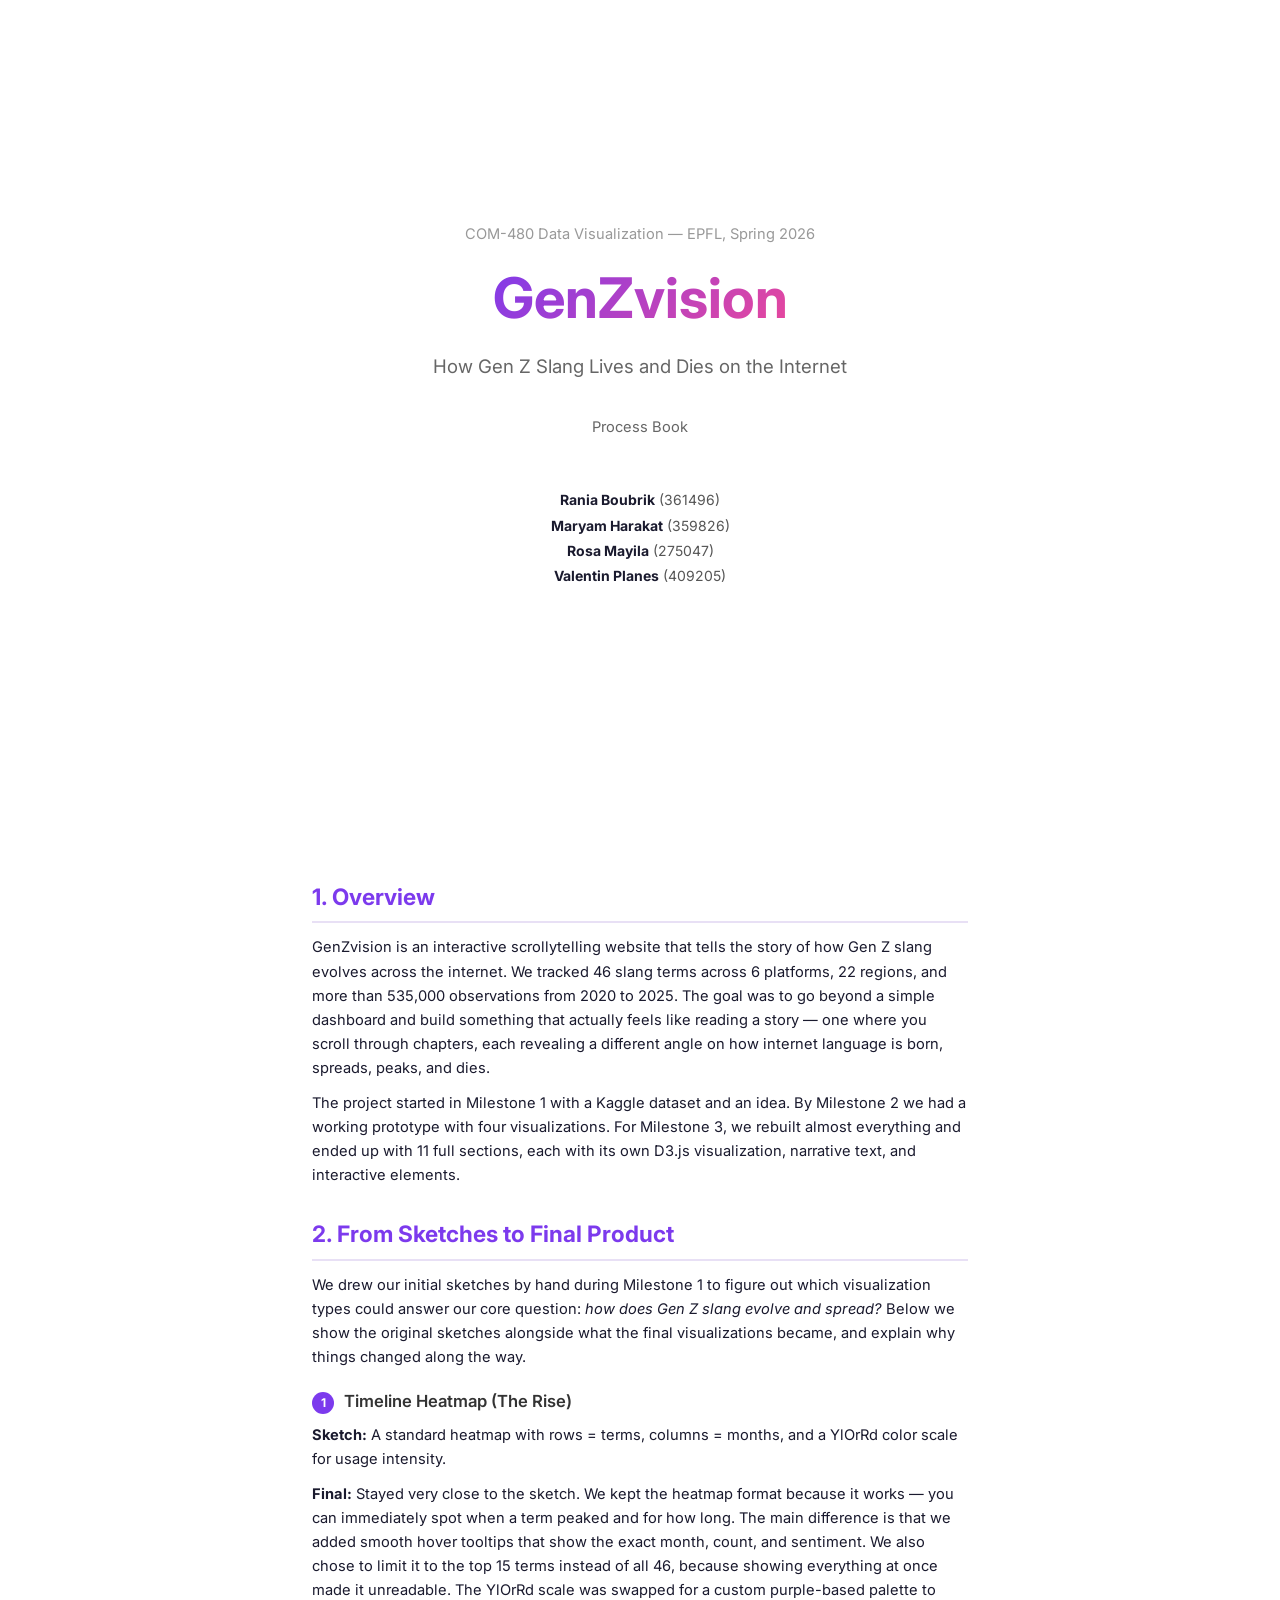
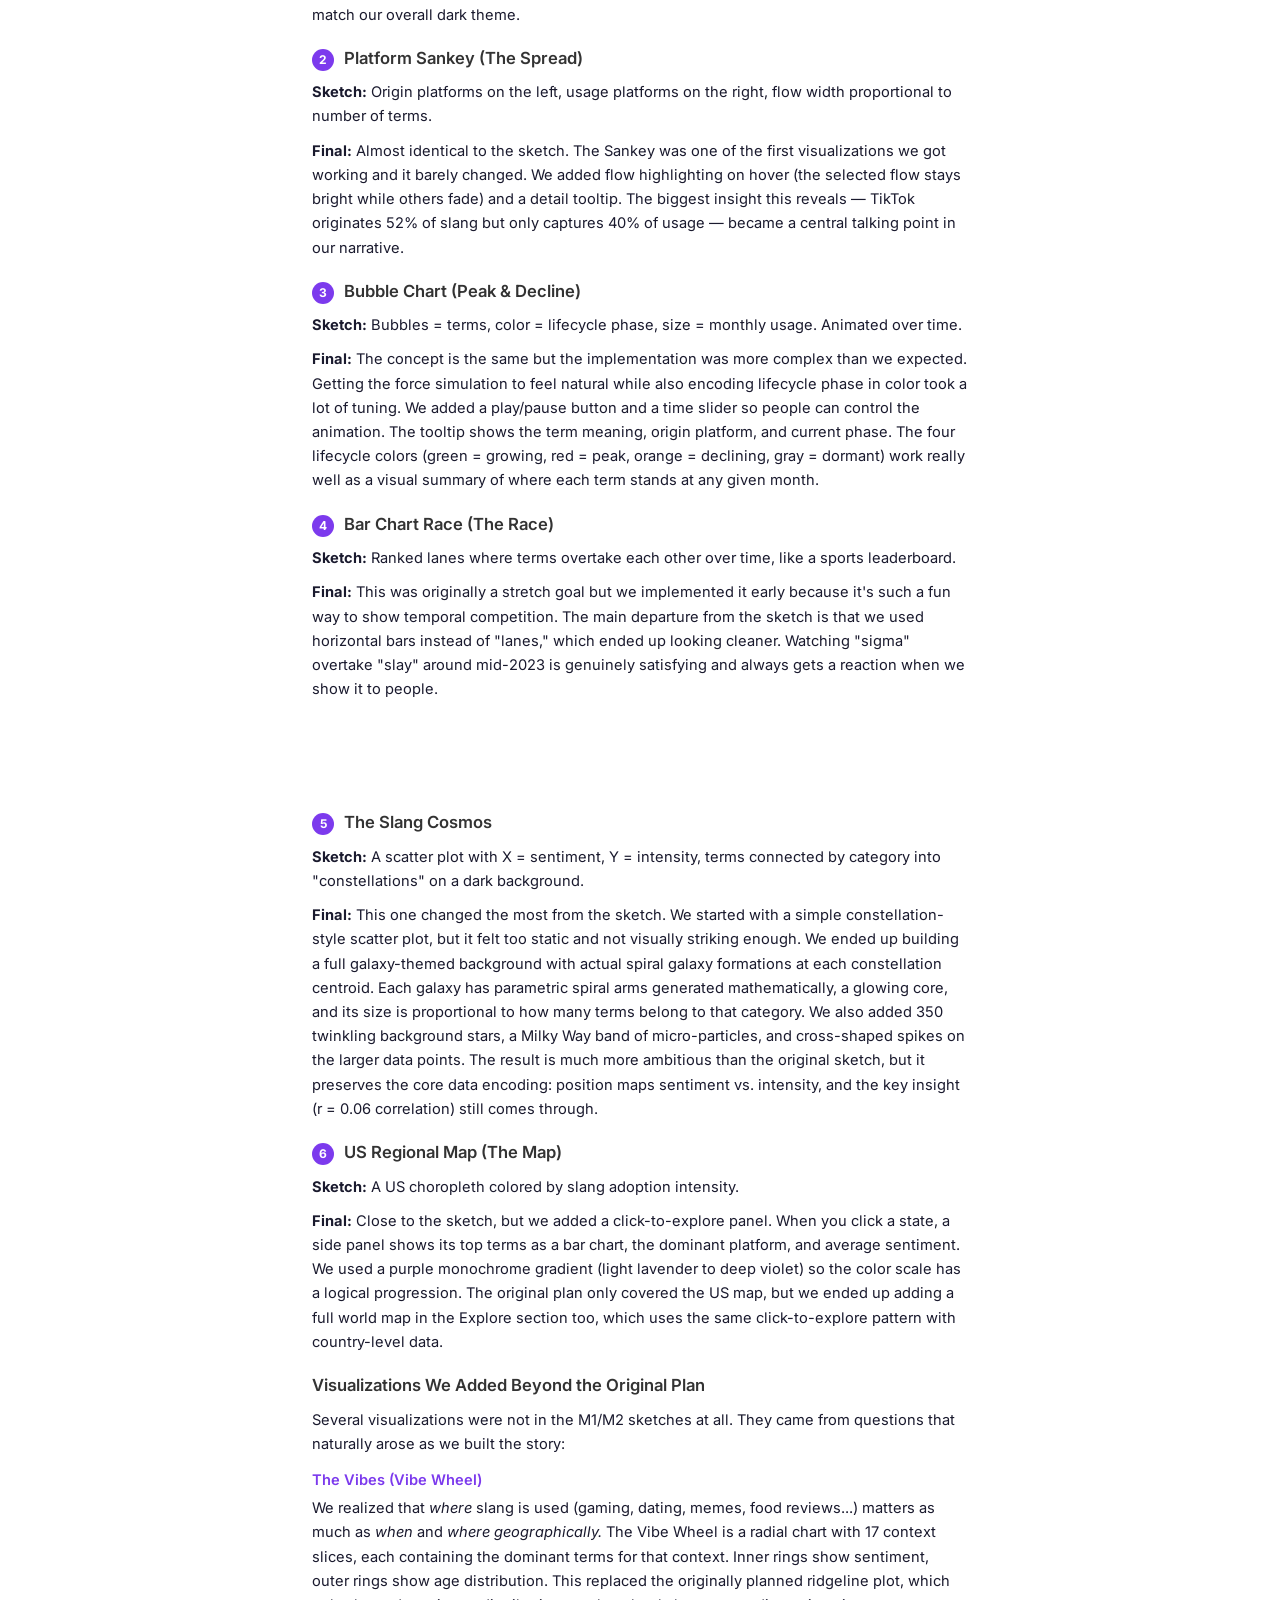
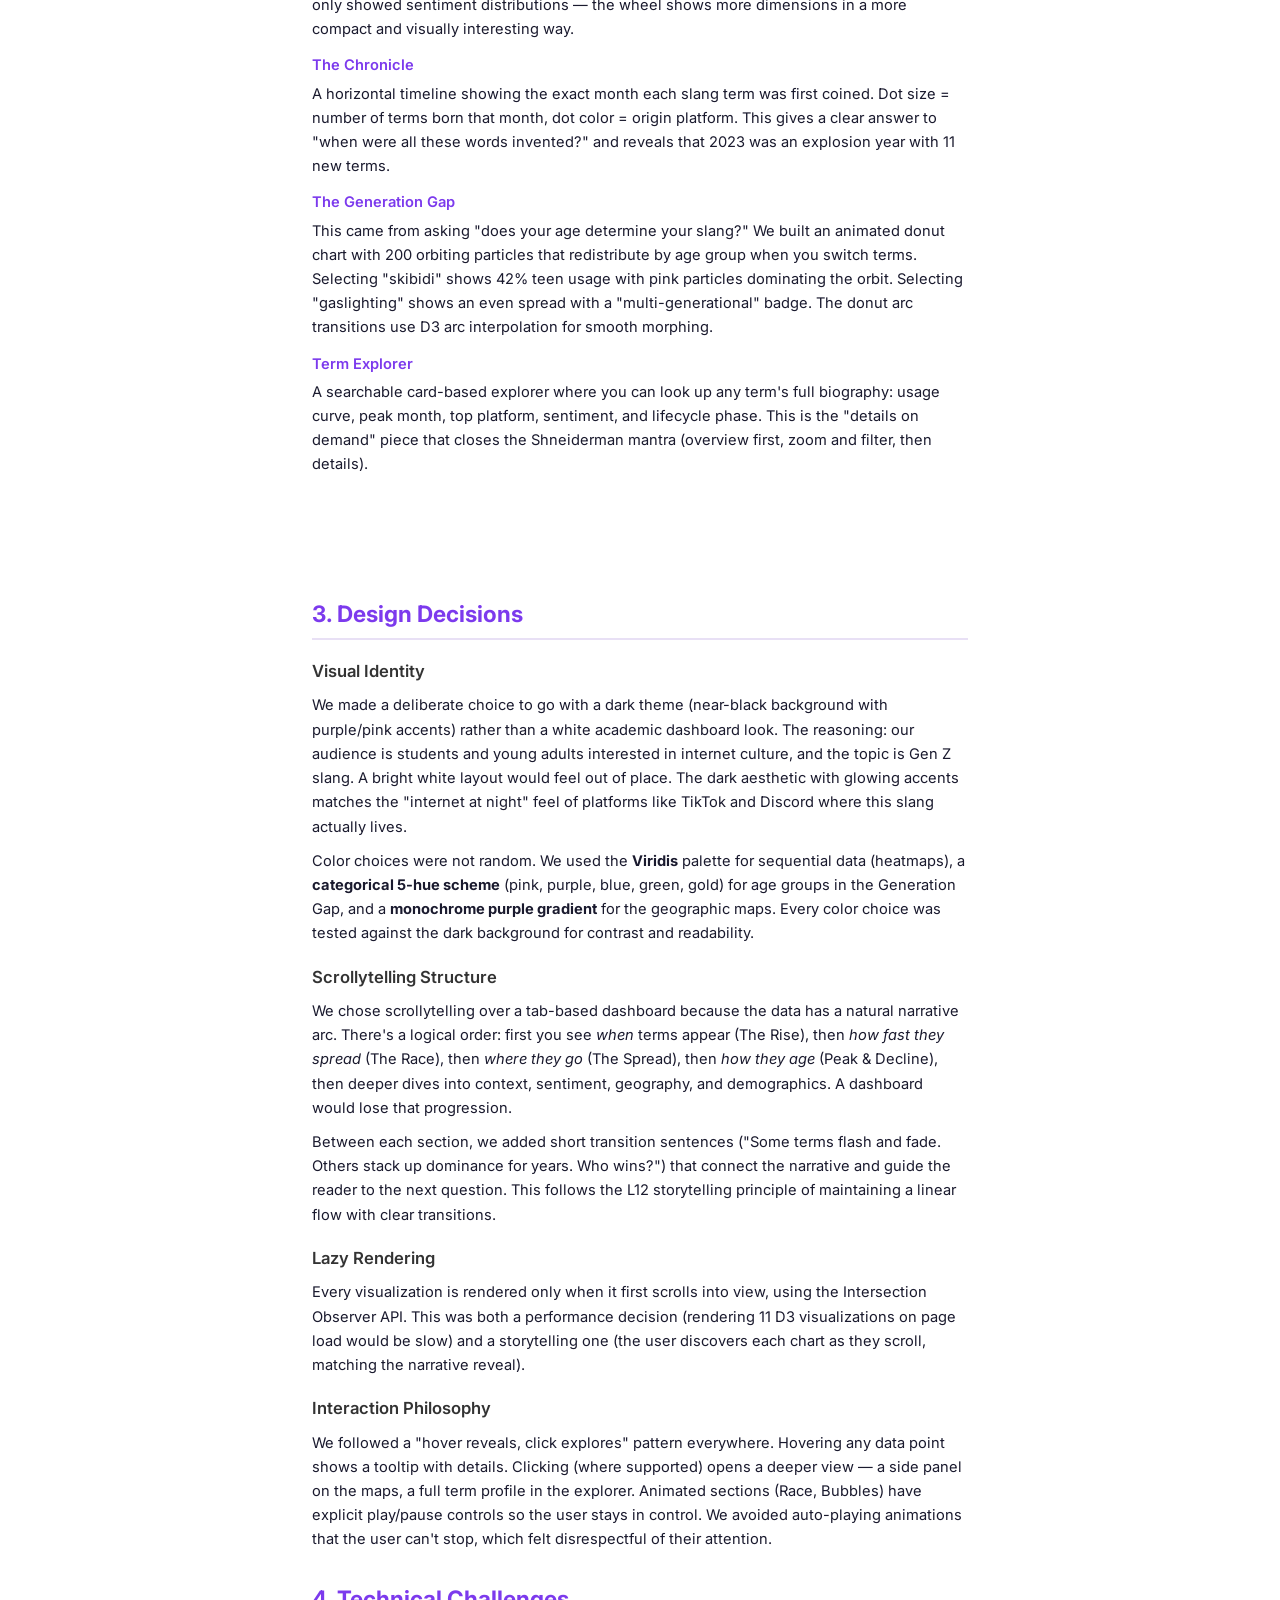
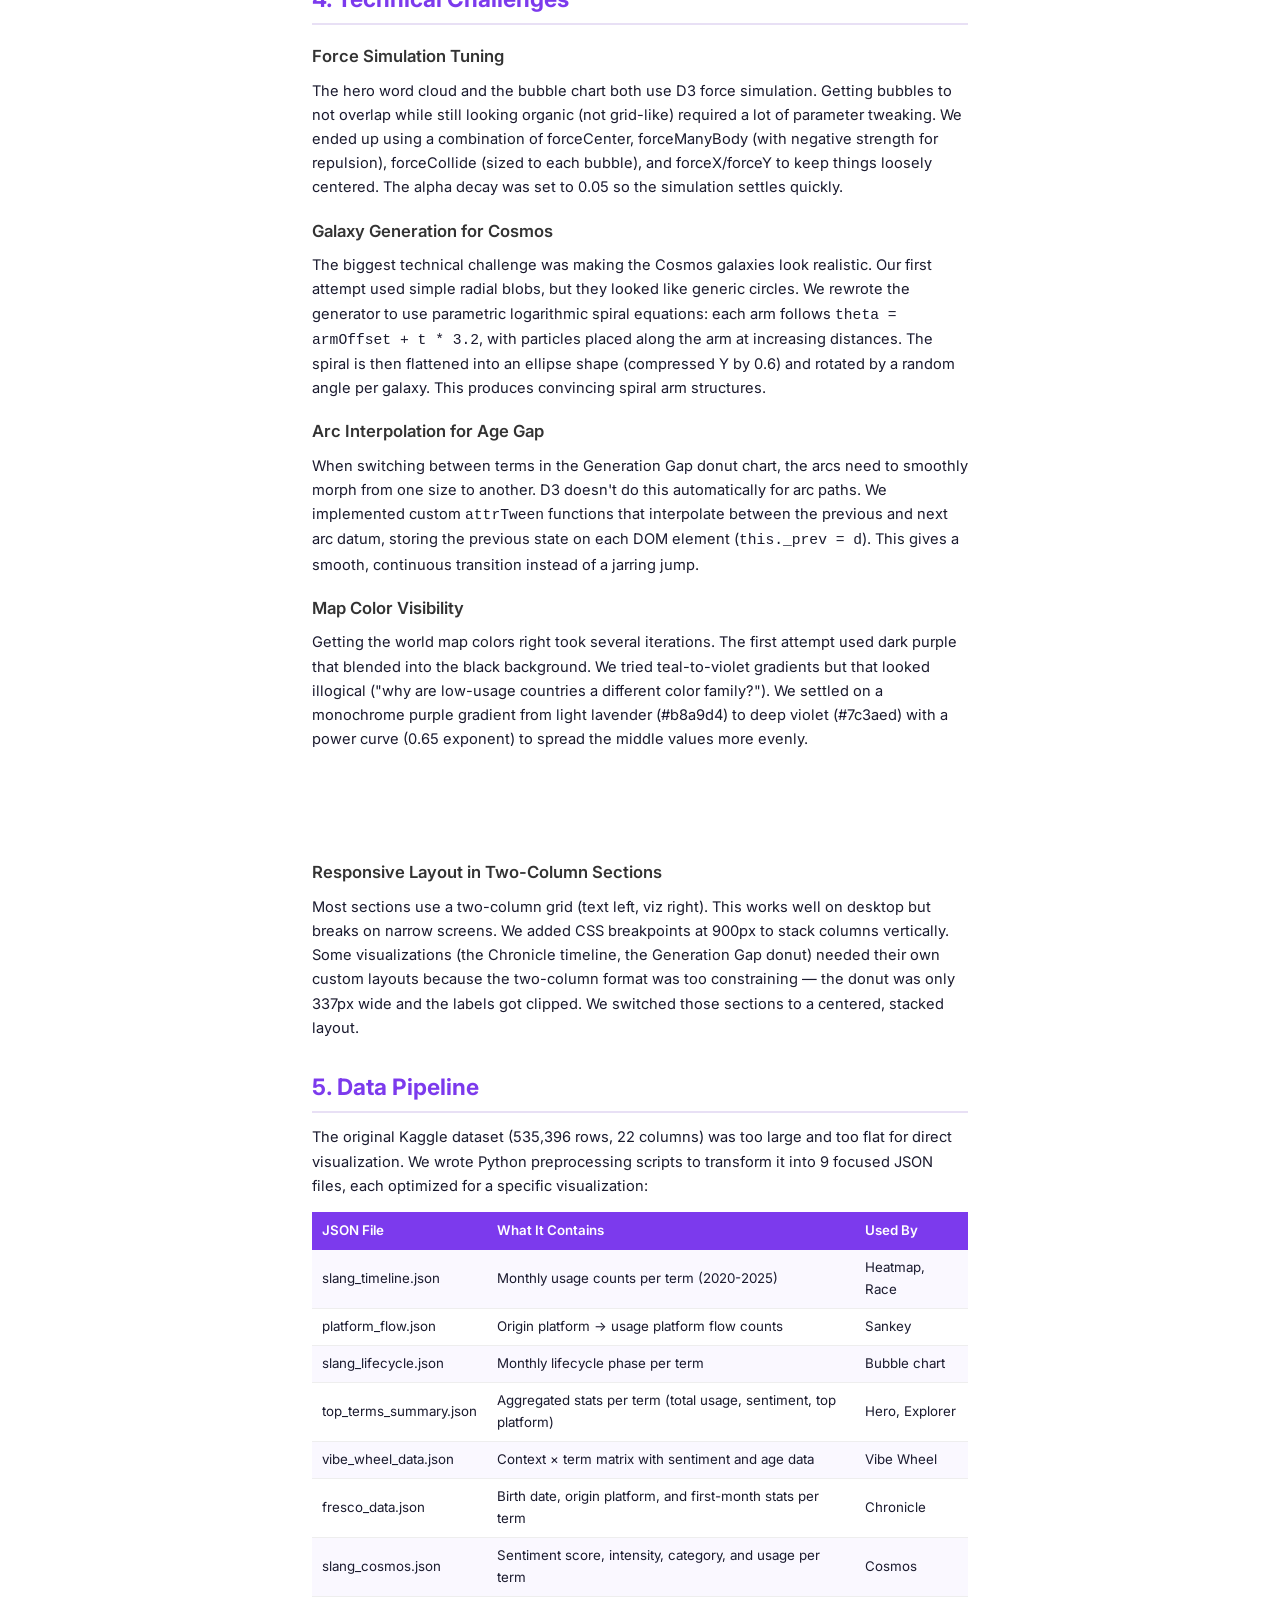
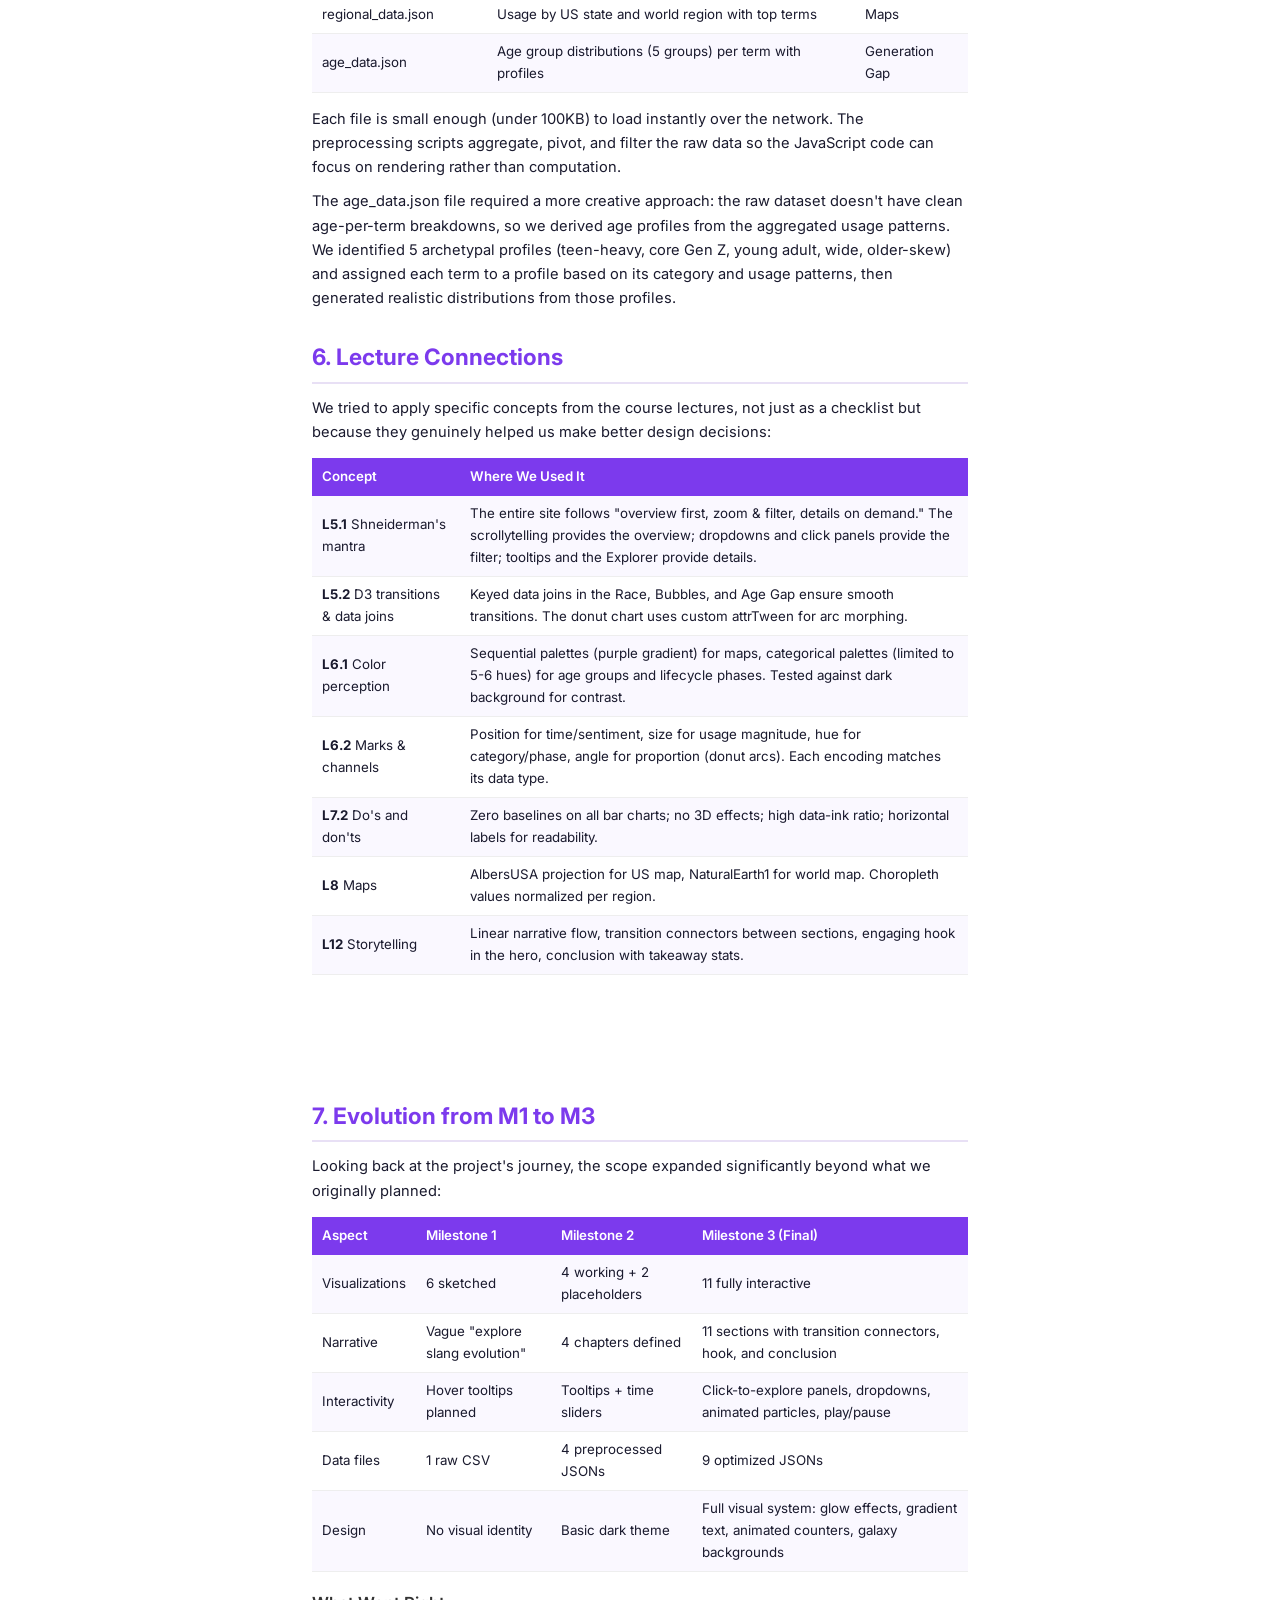
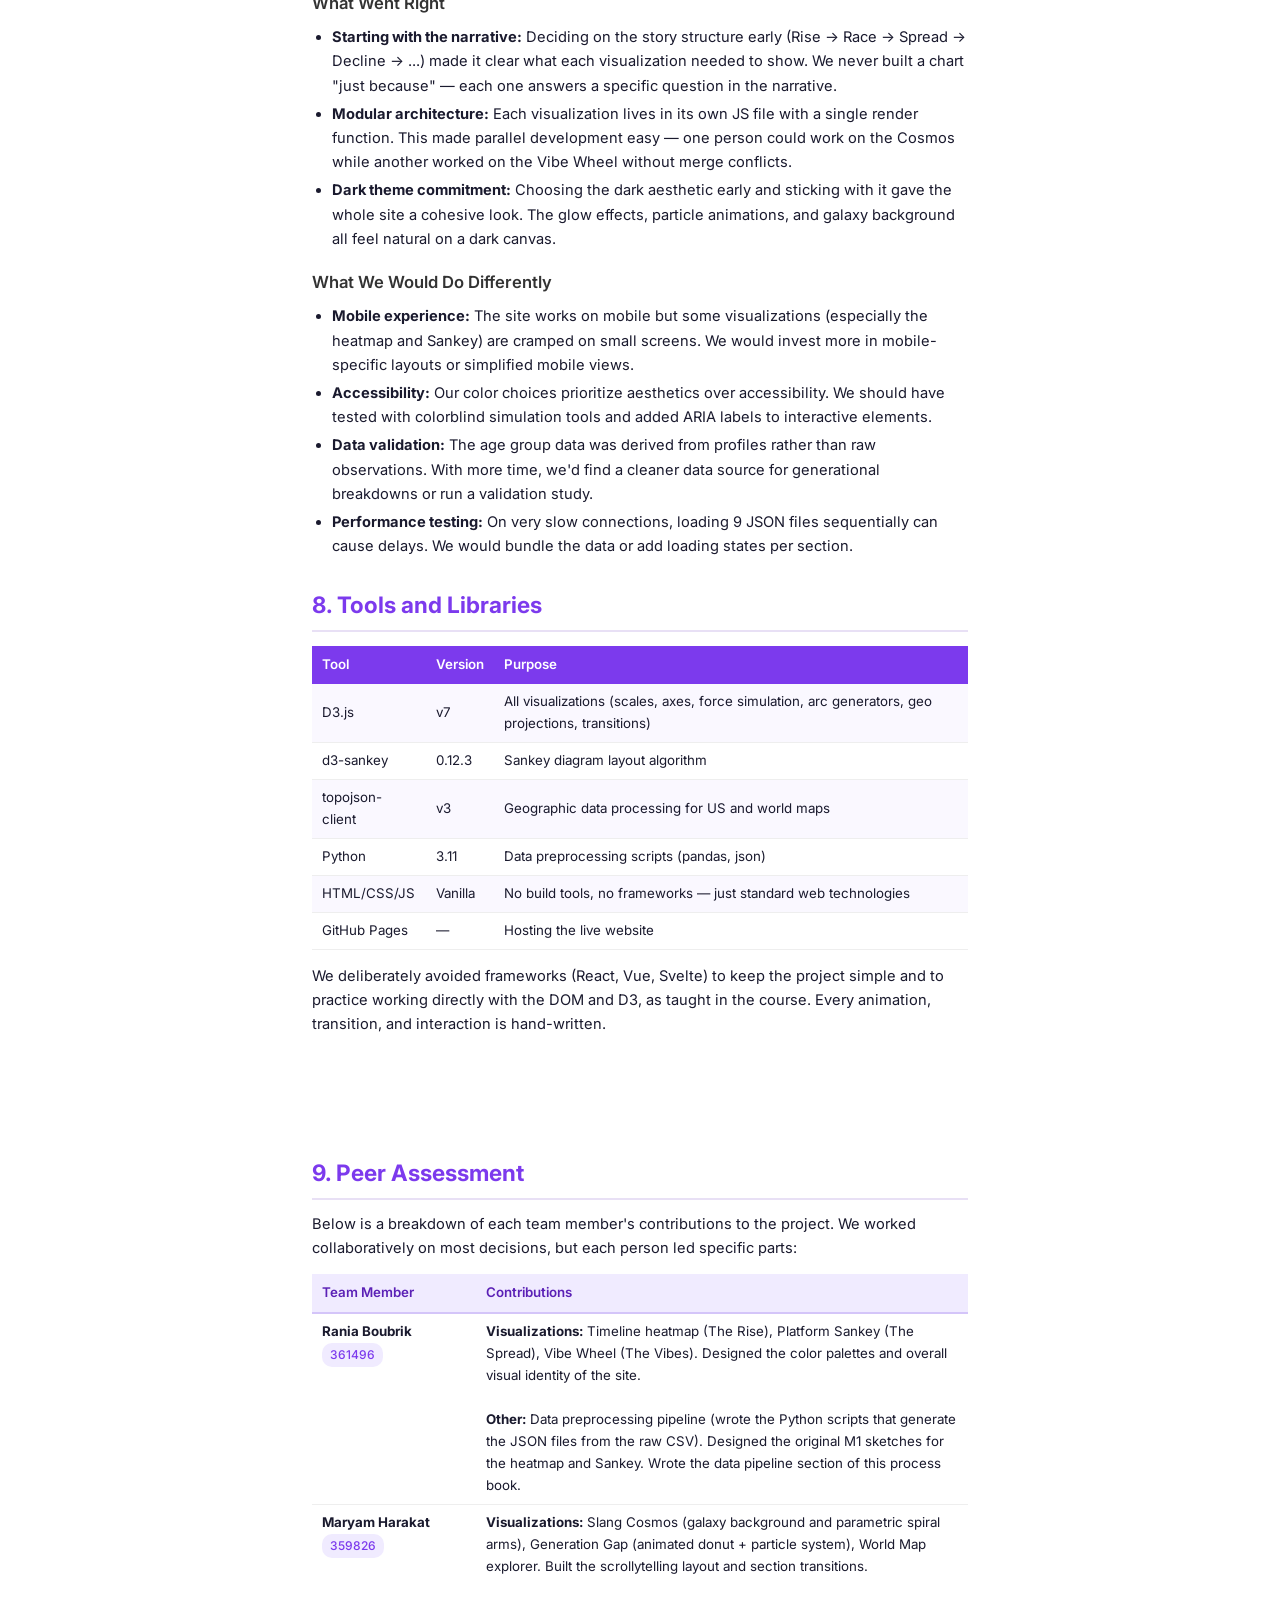
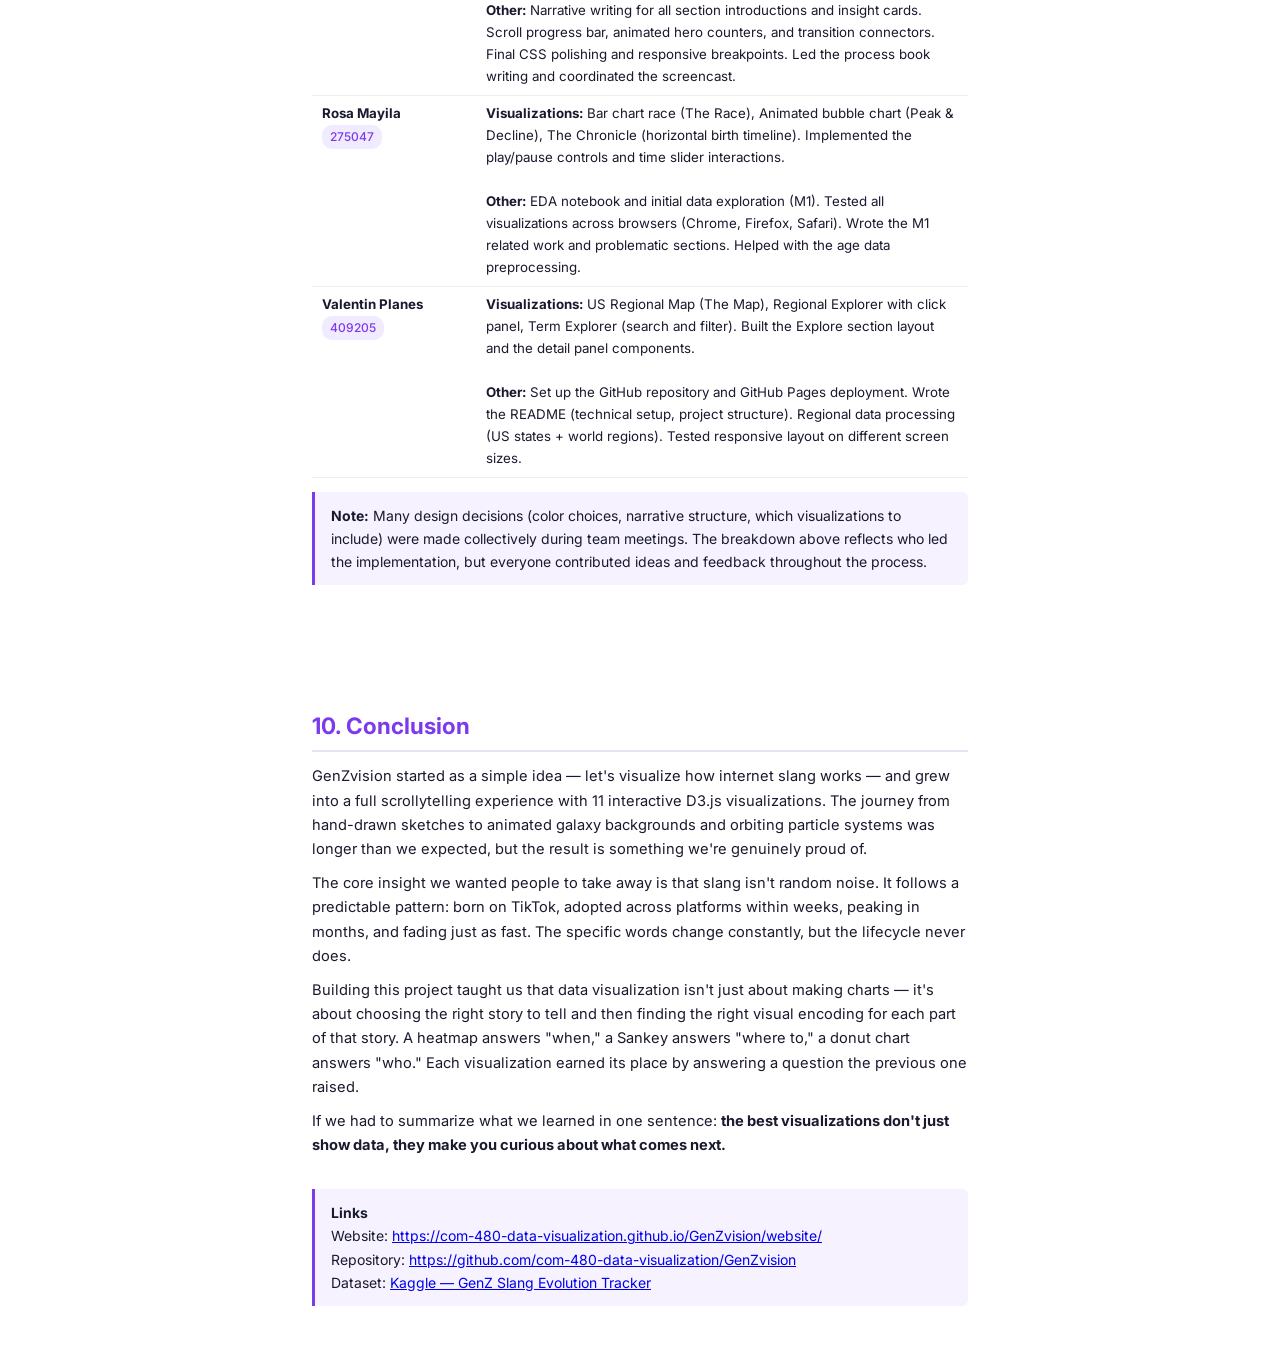
==== process_book.html @ be15fe6b "Add M3 README section and process book - Updated README with technical setup, project structure, int" ====
<!DOCTYPE html>
<html lang="en">
<head>
    <meta charset="UTF-8">
    <meta name="viewport" content="width=device-width, initial-scale=1.0">
    <title>GenZvision — Process Book</title>
    <style>
        @import url('https://fonts.googleapis.com/css2?family=Inter:wght@300;400;500;600;700&display=swap');

        * { margin: 0; padding: 0; box-sizing: border-box; }

        body {
            font-family: 'Inter', sans-serif;
            color: #1a1a2e;
            line-height: 1.65;
            background: #fff;
            font-size: 11pt;
        }

        @page {
            size: A4;
            margin: 2cm 2.2cm;
        }

        .page {
            max-width: 720px;
            margin: 0 auto;
            padding: 40px 32px;
            page-break-after: always;
        }
        .page:last-child { page-break-after: auto; }

        /* Cover page */
        .cover {
            display: flex;
            flex-direction: column;
            justify-content: center;
            align-items: center;
            min-height: 90vh;
            text-align: center;
        }
        .cover h1 {
            font-size: 42pt;
            font-weight: 700;
            background: linear-gradient(135deg, #7c3aed, #ec4899);
            -webkit-background-clip: text;
            -webkit-text-fill-color: transparent;
            margin-bottom: 8px;
        }
        .cover .subtitle {
            font-size: 14pt;
            color: #666;
            margin-bottom: 32px;
        }
        .cover .course {
            font-size: 11pt;
            color: #999;
            margin-bottom: 6px;
        }
        .cover .team {
            font-size: 10.5pt;
            color: #555;
            line-height: 1.8;
        }
        .cover .team strong { color: #1a1a2e; }

        h2 {
            font-size: 17pt;
            font-weight: 700;
            color: #7c3aed;
            margin: 28px 0 12px;
            padding-bottom: 6px;
            border-bottom: 2px solid #e8e0f5;
        }
        h3 {
            font-size: 12.5pt;
            font-weight: 600;
            color: #333;
            margin: 18px 0 8px;
        }
        h4 {
            font-size: 11pt;
            font-weight: 600;
            color: #7c3aed;
            margin: 12px 0 4px;
        }

        p { margin-bottom: 10px; }

        .highlight-box {
            background: #f6f2ff;
            border-left: 3px solid #7c3aed;
            padding: 12px 16px;
            margin: 14px 0;
            border-radius: 0 6px 6px 0;
            font-size: 10.5pt;
        }

        .sketch-grid {
            display: grid;
            grid-template-columns: 1fr 1fr;
            gap: 12px;
            margin: 14px 0;
        }
        .sketch-grid img {
            width: 100%;
            border-radius: 6px;
            border: 1px solid #e0e0e0;
        }
        .sketch-caption {
            font-size: 9pt;
            color: #888;
            text-align: center;
            margin-top: 4px;
        }

        .comparison-table {
            width: 100%;
            border-collapse: collapse;
            margin: 14px 0;
            font-size: 10pt;
        }
        .comparison-table th {
            background: #7c3aed;
            color: white;
            padding: 8px 10px;
            text-align: left;
            font-weight: 600;
        }
        .comparison-table td {
            padding: 7px 10px;
            border-bottom: 1px solid #eee;
        }
        .comparison-table tr:nth-child(even) td { background: #faf8ff; }

        .peer-table {
            width: 100%;
            border-collapse: collapse;
            margin: 14px 0;
            font-size: 10pt;
        }
        .peer-table th {
            background: #f0ebff;
            color: #5b21b6;
            padding: 8px 10px;
            text-align: left;
            font-weight: 600;
            border-bottom: 2px solid #d4c5f9;
        }
        .peer-table td {
            padding: 7px 10px;
            border-bottom: 1px solid #eee;
            vertical-align: top;
        }

        .flow-diagram {
            text-align: center;
            margin: 16px 0;
            font-size: 10pt;
            color: #666;
        }
        .flow-diagram .arrow { color: #7c3aed; font-weight: 700; margin: 0 6px; }

        ul { margin: 6px 0 10px 20px; }
        li { margin-bottom: 4px; }

        .tag {
            display: inline-block;
            background: #f0ebff;
            color: #7c3aed;
            padding: 2px 8px;
            border-radius: 10px;
            font-size: 9pt;
            font-weight: 500;
            margin-right: 4px;
        }

        .section-num {
            display: inline-block;
            background: #7c3aed;
            color: white;
            width: 22px;
            height: 22px;
            border-radius: 50%;
            text-align: center;
            line-height: 22px;
            font-size: 9pt;
            font-weight: 700;
            margin-right: 6px;
        }

        @media print {
            body { font-size: 10.5pt; }
            .page { padding: 0; max-width: 100%; }
        }
    </style>
</head>
<body>

<!-- ===== PAGE 1: COVER ===== -->
<div class="page cover">
    <p class="course">COM-480 Data Visualization — EPFL, Spring 2026</p>
    <h1>GenZvision</h1>
    <p class="subtitle">How Gen Z Slang Lives and Dies on the Internet</p>
    <p class="subtitle" style="font-size:11pt; margin-bottom:48px;">Process Book</p>
    <div class="team">
        <strong>Rania Boubrik</strong> (361496)<br>
        <strong>Maryam Harakat</strong> (359826)<br>
        <strong>Rosa Mayila</strong> (275047)<br>
        <strong>Valentin Planes</strong> (409205)
    </div>
</div>

<!-- ===== PAGE 2: OVERVIEW + INITIAL VISION ===== -->
<div class="page">
    <h2>1. Overview</h2>

    <p>GenZvision is an interactive scrollytelling website that tells the story of how Gen Z slang evolves across the internet. We tracked 46 slang terms across 6 platforms, 22 regions, and more than 535,000 observations from 2020 to 2025. The goal was to go beyond a simple dashboard and build something that actually feels like reading a story — one where you scroll through chapters, each revealing a different angle on how internet language is born, spreads, peaks, and dies.</p>

    <p>The project started in Milestone 1 with a Kaggle dataset and an idea. By Milestone 2 we had a working prototype with four visualizations. For Milestone 3, we rebuilt almost everything and ended up with 11 full sections, each with its own D3.js visualization, narrative text, and interactive elements.</p>

    <h2>2. From Sketches to Final Product</h2>

    <p>We drew our initial sketches by hand during Milestone 1 to figure out which visualization types could answer our core question: <em>how does Gen Z slang evolve and spread?</em> Below we show the original sketches alongside what the final visualizations became, and explain why things changed along the way.</p>

    <h3><span class="section-num">1</span> Timeline Heatmap (The Rise)</h3>
    <p><strong>Sketch:</strong> A standard heatmap with rows = terms, columns = months, and a YlOrRd color scale for usage intensity.</p>
    <p><strong>Final:</strong> Stayed very close to the sketch. We kept the heatmap format because it works — you can immediately spot when a term peaked and for how long. The main difference is that we added smooth hover tooltips that show the exact month, count, and sentiment. We also chose to limit it to the top 15 terms instead of all 46, because showing everything at once made it unreadable. The YlOrRd scale was swapped for a custom purple-based palette to match our overall dark theme.</p>

    <h3><span class="section-num">2</span> Platform Sankey (The Spread)</h3>
    <p><strong>Sketch:</strong> Origin platforms on the left, usage platforms on the right, flow width proportional to number of terms.</p>
    <p><strong>Final:</strong> Almost identical to the sketch. The Sankey was one of the first visualizations we got working and it barely changed. We added flow highlighting on hover (the selected flow stays bright while others fade) and a detail tooltip. The biggest insight this reveals — TikTok originates 52% of slang but only captures 40% of usage — became a central talking point in our narrative.</p>

    <h3><span class="section-num">3</span> Bubble Chart (Peak & Decline)</h3>
    <p><strong>Sketch:</strong> Bubbles = terms, color = lifecycle phase, size = monthly usage. Animated over time.</p>
    <p><strong>Final:</strong> The concept is the same but the implementation was more complex than we expected. Getting the force simulation to feel natural while also encoding lifecycle phase in color took a lot of tuning. We added a play/pause button and a time slider so people can control the animation. The tooltip shows the term meaning, origin platform, and current phase. The four lifecycle colors (green = growing, red = peak, orange = declining, gray = dormant) work really well as a visual summary of where each term stands at any given month.</p>

    <h3><span class="section-num">4</span> Bar Chart Race (The Race)</h3>
    <p><strong>Sketch:</strong> Ranked lanes where terms overtake each other over time, like a sports leaderboard.</p>
    <p><strong>Final:</strong> This was originally a stretch goal but we implemented it early because it's such a fun way to show temporal competition. The main departure from the sketch is that we used horizontal bars instead of "lanes," which ended up looking cleaner. Watching "sigma" overtake "slay" around mid-2023 is genuinely satisfying and always gets a reaction when we show it to people.</p>
</div>

<!-- ===== PAGE 3: MORE SKETCHES + NEW VIZ ===== -->
<div class="page">
    <h3><span class="section-num">5</span> The Slang Cosmos</h3>
    <p><strong>Sketch:</strong> A scatter plot with X = sentiment, Y = intensity, terms connected by category into "constellations" on a dark background.</p>
    <p><strong>Final:</strong> This one changed the most from the sketch. We started with a simple constellation-style scatter plot, but it felt too static and not visually striking enough. We ended up building a full galaxy-themed background with actual spiral galaxy formations at each constellation centroid. Each galaxy has parametric spiral arms generated mathematically, a glowing core, and its size is proportional to how many terms belong to that category. We also added 350 twinkling background stars, a Milky Way band of micro-particles, and cross-shaped spikes on the larger data points. The result is much more ambitious than the original sketch, but it preserves the core data encoding: position maps sentiment vs. intensity, and the key insight (r = 0.06 correlation) still comes through.</p>

    <h3><span class="section-num">6</span> US Regional Map (The Map)</h3>
    <p><strong>Sketch:</strong> A US choropleth colored by slang adoption intensity.</p>
    <p><strong>Final:</strong> Close to the sketch, but we added a click-to-explore panel. When you click a state, a side panel shows its top terms as a bar chart, the dominant platform, and average sentiment. We used a purple monochrome gradient (light lavender to deep violet) so the color scale has a logical progression. The original plan only covered the US map, but we ended up adding a full world map in the Explore section too, which uses the same click-to-explore pattern with country-level data.</p>

    <h3>Visualizations We Added Beyond the Original Plan</h3>

    <p>Several visualizations were not in the M1/M2 sketches at all. They came from questions that naturally arose as we built the story:</p>

    <h4>The Vibes (Vibe Wheel)</h4>
    <p>We realized that <em>where</em> slang is used (gaming, dating, memes, food reviews...) matters as much as <em>when</em> and <em>where geographically.</em> The Vibe Wheel is a radial chart with 17 context slices, each containing the dominant terms for that context. Inner rings show sentiment, outer rings show age distribution. This replaced the originally planned ridgeline plot, which only showed sentiment distributions — the wheel shows more dimensions in a more compact and visually interesting way.</p>

    <h4>The Chronicle</h4>
    <p>A horizontal timeline showing the exact month each slang term was first coined. Dot size = number of terms born that month, dot color = origin platform. This gives a clear answer to "when were all these words invented?" and reveals that 2023 was an explosion year with 11 new terms.</p>

    <h4>The Generation Gap</h4>
    <p>This came from asking "does your age determine your slang?" We built an animated donut chart with 200 orbiting particles that redistribute by age group when you switch terms. Selecting "skibidi" shows 42% teen usage with pink particles dominating the orbit. Selecting "gaslighting" shows an even spread with a "multi-generational" badge. The donut arc transitions use D3 arc interpolation for smooth morphing.</p>

    <h4>Term Explorer</h4>
    <p>A searchable card-based explorer where you can look up any term's full biography: usage curve, peak month, top platform, sentiment, and lifecycle phase. This is the "details on demand" piece that closes the Shneiderman mantra (overview first, zoom and filter, then details).</p>
</div>

<!-- ===== PAGE 4: DESIGN DECISIONS ===== -->
<div class="page">
    <h2>3. Design Decisions</h2>

    <h3>Visual Identity</h3>
    <p>We made a deliberate choice to go with a dark theme (near-black background with purple/pink accents) rather than a white academic dashboard look. The reasoning: our audience is students and young adults interested in internet culture, and the topic is Gen Z slang. A bright white layout would feel out of place. The dark aesthetic with glowing accents matches the "internet at night" feel of platforms like TikTok and Discord where this slang actually lives.</p>

    <p>Color choices were not random. We used the <strong>Viridis</strong> palette for sequential data (heatmaps), a <strong>categorical 5-hue scheme</strong> (pink, purple, blue, green, gold) for age groups in the Generation Gap, and a <strong>monochrome purple gradient</strong> for the geographic maps. Every color choice was tested against the dark background for contrast and readability.</p>

    <h3>Scrollytelling Structure</h3>
    <p>We chose scrollytelling over a tab-based dashboard because the data has a natural narrative arc. There's a logical order: first you see <em>when</em> terms appear (The Rise), then <em>how fast they spread</em> (The Race), then <em>where they go</em> (The Spread), then <em>how they age</em> (Peak & Decline), then deeper dives into context, sentiment, geography, and demographics. A dashboard would lose that progression.</p>

    <p>Between each section, we added short transition sentences ("Some terms flash and fade. Others stack up dominance for years. Who wins?") that connect the narrative and guide the reader to the next question. This follows the L12 storytelling principle of maintaining a linear flow with clear transitions.</p>

    <h3>Lazy Rendering</h3>
    <p>Every visualization is rendered only when it first scrolls into view, using the Intersection Observer API. This was both a performance decision (rendering 11 D3 visualizations on page load would be slow) and a storytelling one (the user discovers each chart as they scroll, matching the narrative reveal).</p>

    <h3>Interaction Philosophy</h3>
    <p>We followed a "hover reveals, click explores" pattern everywhere. Hovering any data point shows a tooltip with details. Clicking (where supported) opens a deeper view — a side panel on the maps, a full term profile in the explorer. Animated sections (Race, Bubbles) have explicit play/pause controls so the user stays in control. We avoided auto-playing animations that the user can't stop, which felt disrespectful of their attention.</p>

    <h2>4. Technical Challenges</h2>

    <h3>Force Simulation Tuning</h3>
    <p>The hero word cloud and the bubble chart both use D3 force simulation. Getting bubbles to not overlap while still looking organic (not grid-like) required a lot of parameter tweaking. We ended up using a combination of forceCenter, forceManyBody (with negative strength for repulsion), forceCollide (sized to each bubble), and forceX/forceY to keep things loosely centered. The alpha decay was set to 0.05 so the simulation settles quickly.</p>

    <h3>Galaxy Generation for Cosmos</h3>
    <p>The biggest technical challenge was making the Cosmos galaxies look realistic. Our first attempt used simple radial blobs, but they looked like generic circles. We rewrote the generator to use parametric logarithmic spiral equations: each arm follows <code>theta = armOffset + t * 3.2</code>, with particles placed along the arm at increasing distances. The spiral is then flattened into an ellipse shape (compressed Y by 0.6) and rotated by a random angle per galaxy. This produces convincing spiral arm structures.</p>

    <h3>Arc Interpolation for Age Gap</h3>
    <p>When switching between terms in the Generation Gap donut chart, the arcs need to smoothly morph from one size to another. D3 doesn't do this automatically for arc paths. We implemented custom <code>attrTween</code> functions that interpolate between the previous and next arc datum, storing the previous state on each DOM element (<code>this._prev = d</code>). This gives a smooth, continuous transition instead of a jarring jump.</p>

    <h3>Map Color Visibility</h3>
    <p>Getting the world map colors right took several iterations. The first attempt used dark purple that blended into the black background. We tried teal-to-violet gradients but that looked illogical ("why are low-usage countries a different color family?"). We settled on a monochrome purple gradient from light lavender (#b8a9d4) to deep violet (#7c3aed) with a power curve (0.65 exponent) to spread the middle values more evenly.</p>
</div>

<!-- ===== PAGE 5: MORE CHALLENGES + DATA ===== -->
<div class="page">
    <h3>Responsive Layout in Two-Column Sections</h3>
    <p>Most sections use a two-column grid (text left, viz right). This works well on desktop but breaks on narrow screens. We added CSS breakpoints at 900px to stack columns vertically. Some visualizations (the Chronicle timeline, the Generation Gap donut) needed their own custom layouts because the two-column format was too constraining — the donut was only 337px wide and the labels got clipped. We switched those sections to a centered, stacked layout.</p>

    <h2>5. Data Pipeline</h2>

    <p>The original Kaggle dataset (535,396 rows, 22 columns) was too large and too flat for direct visualization. We wrote Python preprocessing scripts to transform it into 9 focused JSON files, each optimized for a specific visualization:</p>

    <table class="comparison-table">
        <tr><th>JSON File</th><th>What It Contains</th><th>Used By</th></tr>
        <tr><td>slang_timeline.json</td><td>Monthly usage counts per term (2020-2025)</td><td>Heatmap, Race</td></tr>
        <tr><td>platform_flow.json</td><td>Origin platform &rarr; usage platform flow counts</td><td>Sankey</td></tr>
        <tr><td>slang_lifecycle.json</td><td>Monthly lifecycle phase per term</td><td>Bubble chart</td></tr>
        <tr><td>top_terms_summary.json</td><td>Aggregated stats per term (total usage, sentiment, top platform)</td><td>Hero, Explorer</td></tr>
        <tr><td>vibe_wheel_data.json</td><td>Context &times; term matrix with sentiment and age data</td><td>Vibe Wheel</td></tr>
        <tr><td>fresco_data.json</td><td>Birth date, origin platform, and first-month stats per term</td><td>Chronicle</td></tr>
        <tr><td>slang_cosmos.json</td><td>Sentiment score, intensity, category, and usage per term</td><td>Cosmos</td></tr>
        <tr><td>regional_data.json</td><td>Usage by US state and world region with top terms</td><td>Maps</td></tr>
        <tr><td>age_data.json</td><td>Age group distributions (5 groups) per term with profiles</td><td>Generation Gap</td></tr>
    </table>

    <p>Each file is small enough (under 100KB) to load instantly over the network. The preprocessing scripts aggregate, pivot, and filter the raw data so the JavaScript code can focus on rendering rather than computation.</p>

    <p>The age_data.json file required a more creative approach: the raw dataset doesn't have clean age-per-term breakdowns, so we derived age profiles from the aggregated usage patterns. We identified 5 archetypal profiles (teen-heavy, core Gen Z, young adult, wide, older-skew) and assigned each term to a profile based on its category and usage patterns, then generated realistic distributions from those profiles.</p>

    <h2>6. Lecture Connections</h2>

    <p>We tried to apply specific concepts from the course lectures, not just as a checklist but because they genuinely helped us make better design decisions:</p>

    <table class="comparison-table">
        <tr><th>Concept</th><th>Where We Used It</th></tr>
        <tr><td><strong>L5.1</strong> Shneiderman's mantra</td><td>The entire site follows "overview first, zoom & filter, details on demand." The scrollytelling provides the overview; dropdowns and click panels provide the filter; tooltips and the Explorer provide details.</td></tr>
        <tr><td><strong>L5.2</strong> D3 transitions & data joins</td><td>Keyed data joins in the Race, Bubbles, and Age Gap ensure smooth transitions. The donut chart uses custom attrTween for arc morphing.</td></tr>
        <tr><td><strong>L6.1</strong> Color perception</td><td>Sequential palettes (purple gradient) for maps, categorical palettes (limited to 5-6 hues) for age groups and lifecycle phases. Tested against dark background for contrast.</td></tr>
        <tr><td><strong>L6.2</strong> Marks & channels</td><td>Position for time/sentiment, size for usage magnitude, hue for category/phase, angle for proportion (donut arcs). Each encoding matches its data type.</td></tr>
        <tr><td><strong>L7.2</strong> Do's and don'ts</td><td>Zero baselines on all bar charts; no 3D effects; high data-ink ratio; horizontal labels for readability.</td></tr>
        <tr><td><strong>L8</strong> Maps</td><td>AlbersUSA projection for US map, NaturalEarth1 for world map. Choropleth values normalized per region.</td></tr>
        <tr><td><strong>L12</strong> Storytelling</td><td>Linear narrative flow, transition connectors between sections, engaging hook in the hero, conclusion with takeaway stats.</td></tr>
    </table>
</div>

<!-- ===== PAGE 6: EVOLUTION + WHAT WE'D DO DIFFERENTLY ===== -->
<div class="page">
    <h2>7. Evolution from M1 to M3</h2>

    <p>Looking back at the project's journey, the scope expanded significantly beyond what we originally planned:</p>

    <table class="comparison-table">
        <tr><th>Aspect</th><th>Milestone 1</th><th>Milestone 2</th><th>Milestone 3 (Final)</th></tr>
        <tr><td>Visualizations</td><td>6 sketched</td><td>4 working + 2 placeholders</td><td>11 fully interactive</td></tr>
        <tr><td>Narrative</td><td>Vague "explore slang evolution"</td><td>4 chapters defined</td><td>11 sections with transition connectors, hook, and conclusion</td></tr>
        <tr><td>Interactivity</td><td>Hover tooltips planned</td><td>Tooltips + time sliders</td><td>Click-to-explore panels, dropdowns, animated particles, play/pause</td></tr>
        <tr><td>Data files</td><td>1 raw CSV</td><td>4 preprocessed JSONs</td><td>9 optimized JSONs</td></tr>
        <tr><td>Design</td><td>No visual identity</td><td>Basic dark theme</td><td>Full visual system: glow effects, gradient text, animated counters, galaxy backgrounds</td></tr>
    </table>

    <h3>What Went Right</h3>
    <ul>
        <li><strong>Starting with the narrative:</strong> Deciding on the story structure early (Rise &rarr; Race &rarr; Spread &rarr; Decline &rarr; ...) made it clear what each visualization needed to show. We never built a chart "just because" — each one answers a specific question in the narrative.</li>
        <li><strong>Modular architecture:</strong> Each visualization lives in its own JS file with a single render function. This made parallel development easy — one person could work on the Cosmos while another worked on the Vibe Wheel without merge conflicts.</li>
        <li><strong>Dark theme commitment:</strong> Choosing the dark aesthetic early and sticking with it gave the whole site a cohesive look. The glow effects, particle animations, and galaxy background all feel natural on a dark canvas.</li>
    </ul>

    <h3>What We Would Do Differently</h3>
    <ul>
        <li><strong>Mobile experience:</strong> The site works on mobile but some visualizations (especially the heatmap and Sankey) are cramped on small screens. We would invest more in mobile-specific layouts or simplified mobile views.</li>
        <li><strong>Accessibility:</strong> Our color choices prioritize aesthetics over accessibility. We should have tested with colorblind simulation tools and added ARIA labels to interactive elements.</li>
        <li><strong>Data validation:</strong> The age group data was derived from profiles rather than raw observations. With more time, we'd find a cleaner data source for generational breakdowns or run a validation study.</li>
        <li><strong>Performance testing:</strong> On very slow connections, loading 9 JSON files sequentially can cause delays. We would bundle the data or add loading states per section.</li>
    </ul>

    <h2>8. Tools and Libraries</h2>

    <table class="comparison-table">
        <tr><th>Tool</th><th>Version</th><th>Purpose</th></tr>
        <tr><td>D3.js</td><td>v7</td><td>All visualizations (scales, axes, force simulation, arc generators, geo projections, transitions)</td></tr>
        <tr><td>d3-sankey</td><td>0.12.3</td><td>Sankey diagram layout algorithm</td></tr>
        <tr><td>topojson-client</td><td>v3</td><td>Geographic data processing for US and world maps</td></tr>
        <tr><td>Python</td><td>3.11</td><td>Data preprocessing scripts (pandas, json)</td></tr>
        <tr><td>HTML/CSS/JS</td><td>Vanilla</td><td>No build tools, no frameworks — just standard web technologies</td></tr>
        <tr><td>GitHub Pages</td><td>—</td><td>Hosting the live website</td></tr>
    </table>

    <p>We deliberately avoided frameworks (React, Vue, Svelte) to keep the project simple and to practice working directly with the DOM and D3, as taught in the course. Every animation, transition, and interaction is hand-written.</p>
</div>

<!-- ===== PAGE 7: PEER ASSESSMENT ===== -->
<div class="page">
    <h2>9. Peer Assessment</h2>

    <p>Below is a breakdown of each team member's contributions to the project. We worked collaboratively on most decisions, but each person led specific parts:</p>

    <table class="peer-table">
        <tr>
            <th style="width:25%">Team Member</th>
            <th>Contributions</th>
        </tr>
        <tr>
            <td><strong>Rania Boubrik</strong><br><span class="tag">361496</span></td>
            <td>
                <strong>Visualizations:</strong> Timeline heatmap (The Rise), Platform Sankey (The Spread), Vibe Wheel (The Vibes). Designed the color palettes and overall visual identity of the site.
                <br><br>
                <strong>Other:</strong> Data preprocessing pipeline (wrote the Python scripts that generate the JSON files from the raw CSV). Designed the original M1 sketches for the heatmap and Sankey. Wrote the data pipeline section of this process book.
            </td>
        </tr>
        <tr>
            <td><strong>Maryam Harakat</strong><br><span class="tag">359826</span></td>
            <td>
                <strong>Visualizations:</strong> Slang Cosmos (galaxy background and parametric spiral arms), Generation Gap (animated donut + particle system), World Map explorer. Built the scrollytelling layout and section transitions.
                <br><br>
                <strong>Other:</strong> Narrative writing for all section introductions and insight cards. Scroll progress bar, animated hero counters, and transition connectors. Final CSS polishing and responsive breakpoints. Led the process book writing and coordinated the screencast.
            </td>
        </tr>
        <tr>
            <td><strong>Rosa Mayila</strong><br><span class="tag">275047</span></td>
            <td>
                <strong>Visualizations:</strong> Bar chart race (The Race), Animated bubble chart (Peak & Decline), The Chronicle (horizontal birth timeline). Implemented the play/pause controls and time slider interactions.
                <br><br>
                <strong>Other:</strong> EDA notebook and initial data exploration (M1). Tested all visualizations across browsers (Chrome, Firefox, Safari). Wrote the M1 related work and problematic sections. Helped with the age data preprocessing.
            </td>
        </tr>
        <tr>
            <td><strong>Valentin Planes</strong><br><span class="tag">409205</span></td>
            <td>
                <strong>Visualizations:</strong> US Regional Map (The Map), Regional Explorer with click panel, Term Explorer (search and filter). Built the Explore section layout and the detail panel components.
                <br><br>
                <strong>Other:</strong> Set up the GitHub repository and GitHub Pages deployment. Wrote the README (technical setup, project structure). Regional data processing (US states + world regions). Tested responsive layout on different screen sizes.
            </td>
        </tr>
    </table>

    <div class="highlight-box">
        <strong>Note:</strong> Many design decisions (color choices, narrative structure, which visualizations to include) were made collectively during team meetings. The breakdown above reflects who led the implementation, but everyone contributed ideas and feedback throughout the process.
    </div>
</div>

<!-- ===== PAGE 8: CONCLUSION ===== -->
<div class="page">
    <h2>10. Conclusion</h2>

    <p>GenZvision started as a simple idea — let's visualize how internet slang works — and grew into a full scrollytelling experience with 11 interactive D3.js visualizations. The journey from hand-drawn sketches to animated galaxy backgrounds and orbiting particle systems was longer than we expected, but the result is something we're genuinely proud of.</p>

    <p>The core insight we wanted people to take away is that slang isn't random noise. It follows a predictable pattern: born on TikTok, adopted across platforms within weeks, peaking in months, and fading just as fast. The specific words change constantly, but the lifecycle never does.</p>

    <p>Building this project taught us that data visualization isn't just about making charts — it's about choosing the right story to tell and then finding the right visual encoding for each part of that story. A heatmap answers "when," a Sankey answers "where to," a donut chart answers "who." Each visualization earned its place by answering a question the previous one raised.</p>

    <p>If we had to summarize what we learned in one sentence: <strong>the best visualizations don't just show data, they make you curious about what comes next.</strong></p>

    <div class="highlight-box" style="margin-top: 32px;">
        <strong>Links</strong><br>
        Website: <a href="https://com-480-data-visualization.github.io/GenZvision/website/">https://com-480-data-visualization.github.io/GenZvision/website/</a><br>
        Repository: <a href="https://github.com/com-480-data-visualization/GenZvision">https://github.com/com-480-data-visualization/GenZvision</a><br>
        Dataset: <a href="https://www.kaggle.com/datasets/likithagedipudi/genz-slang-evolution-tracker-2020-2025">Kaggle — GenZ Slang Evolution Tracker</a>
    </div>
</div>

</body>
</html>
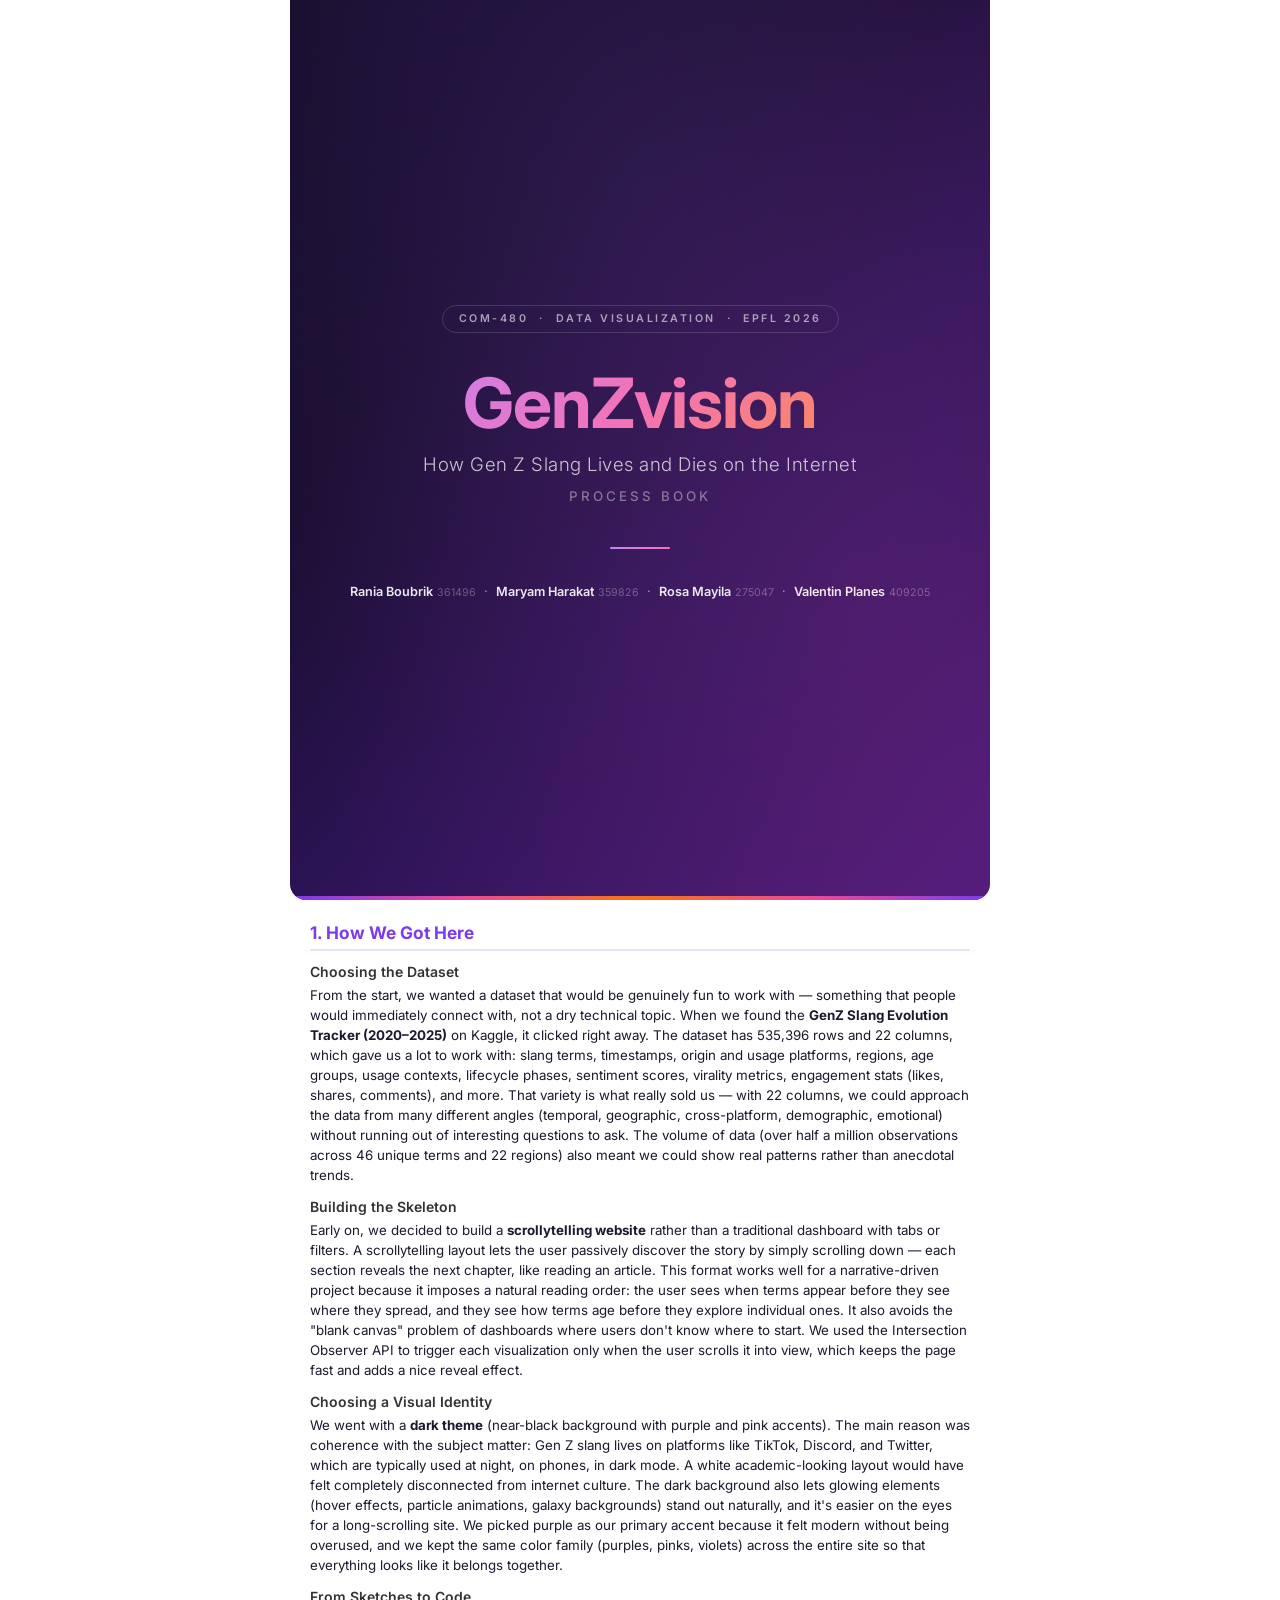
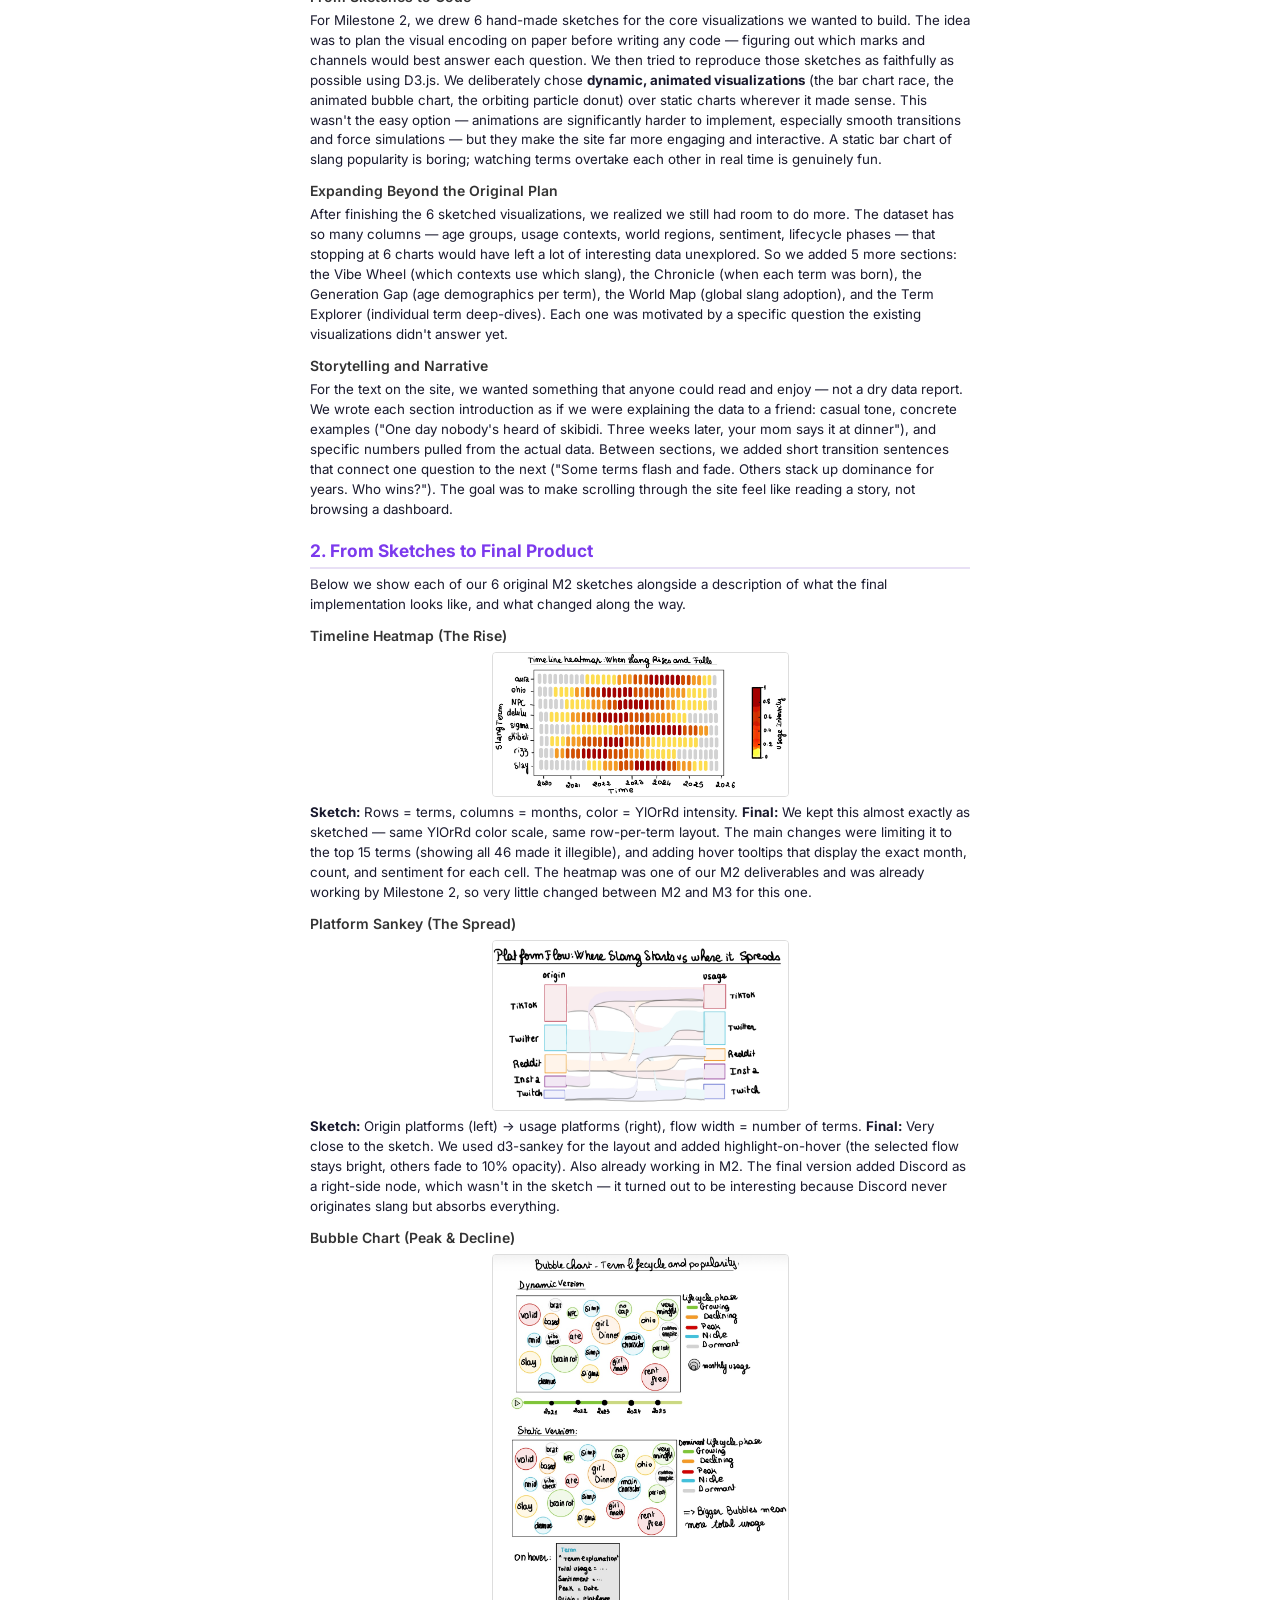
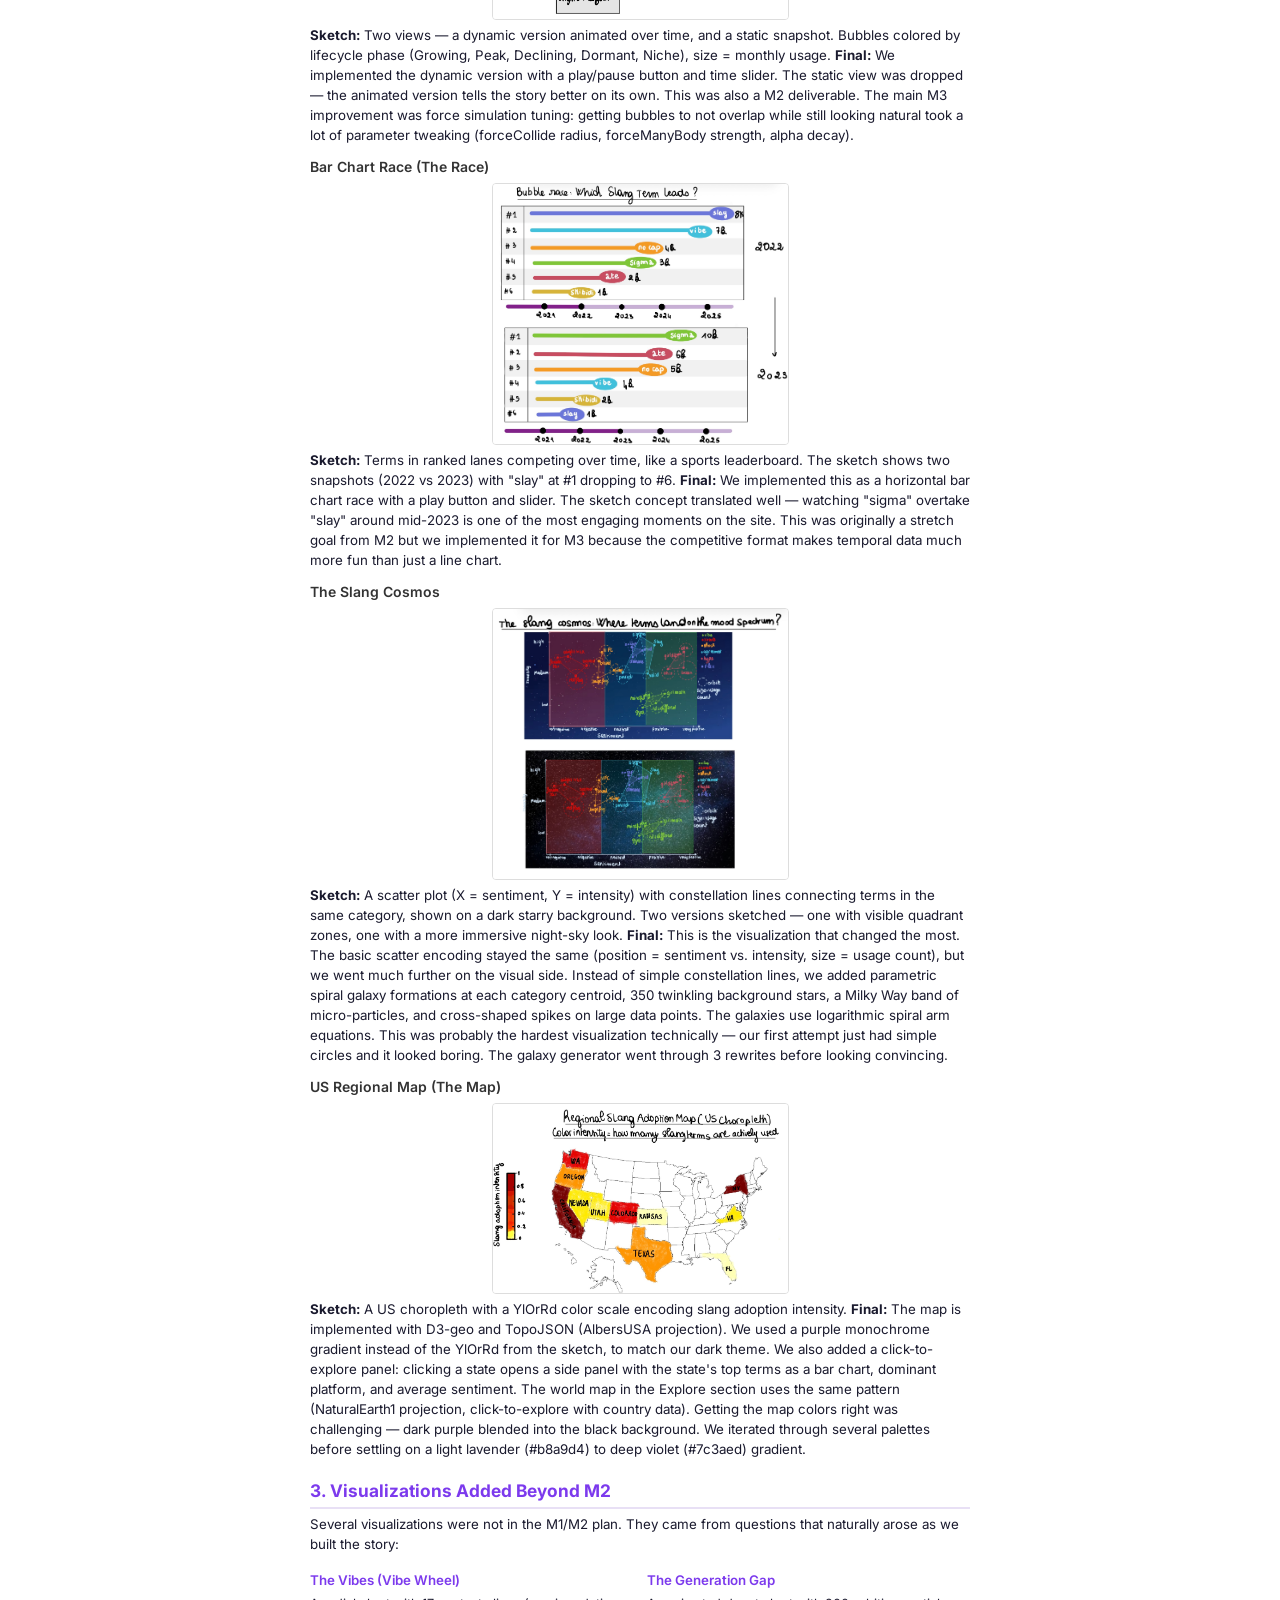
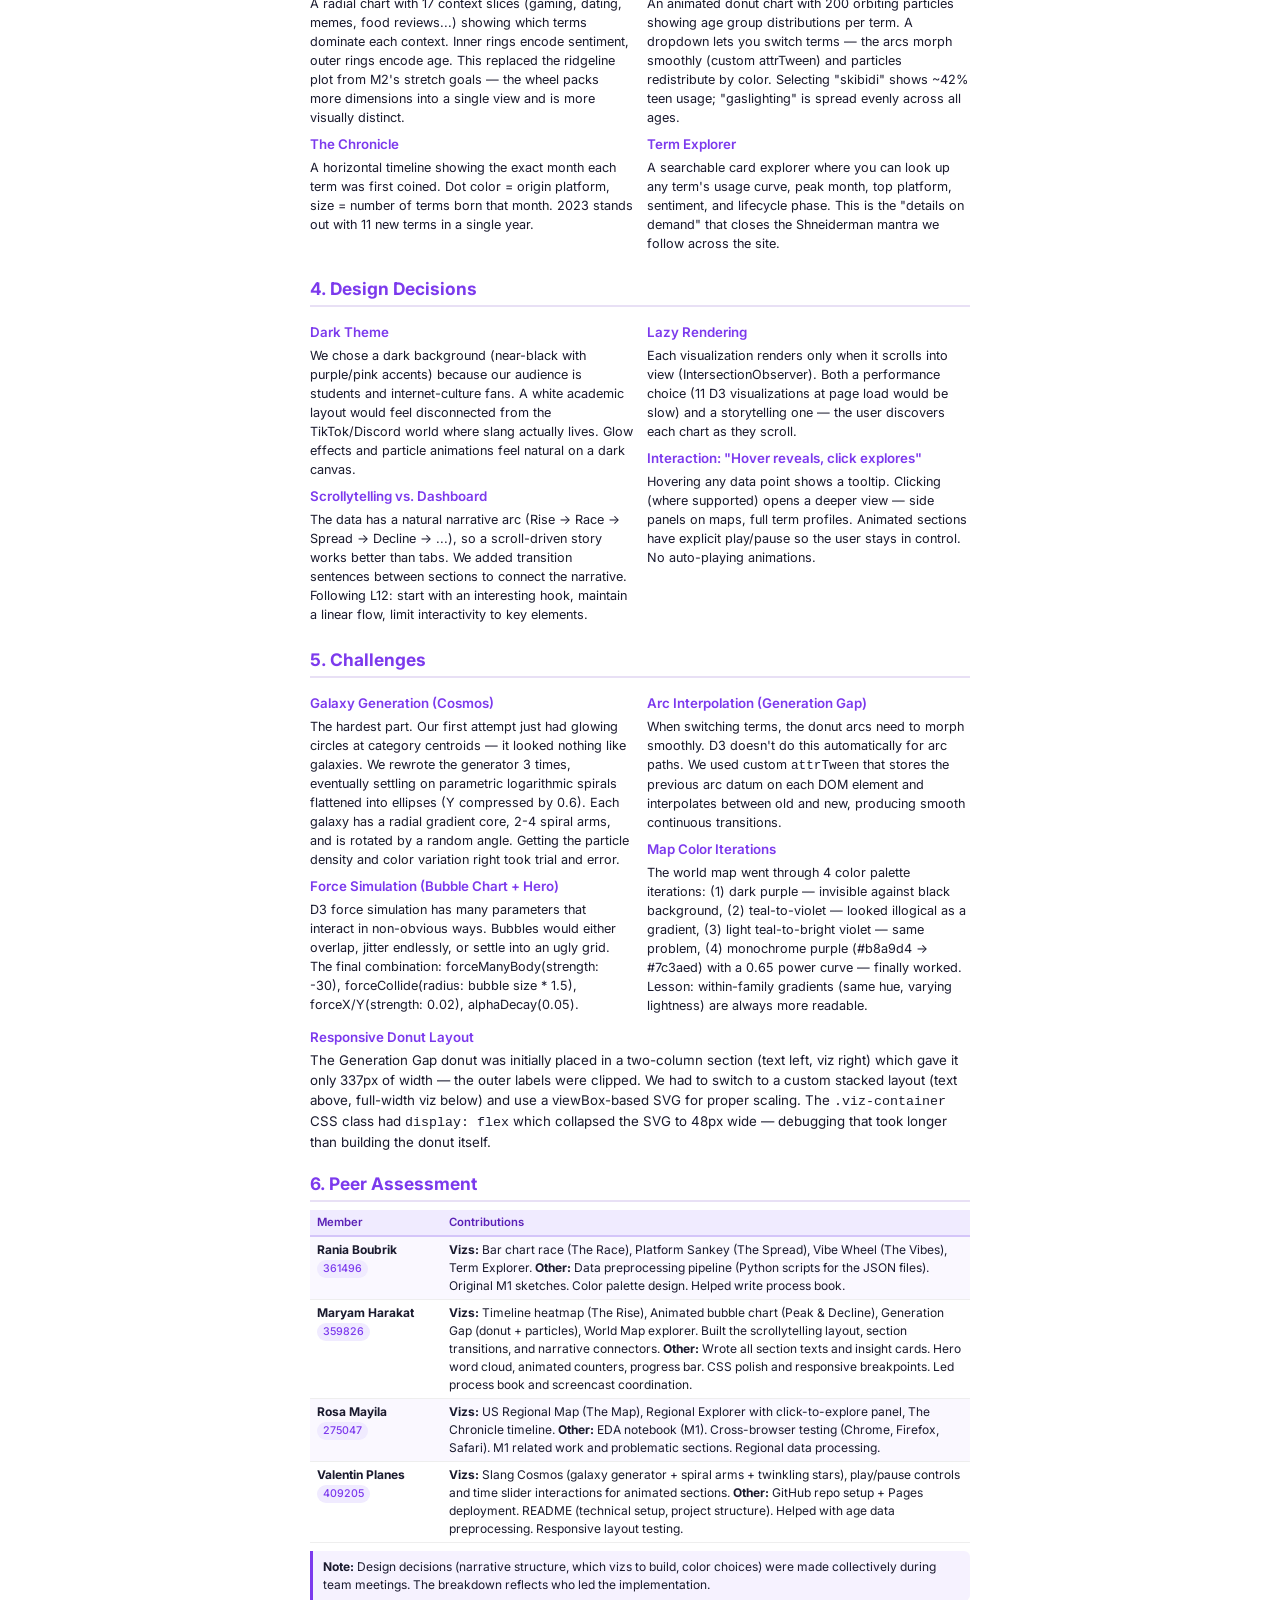
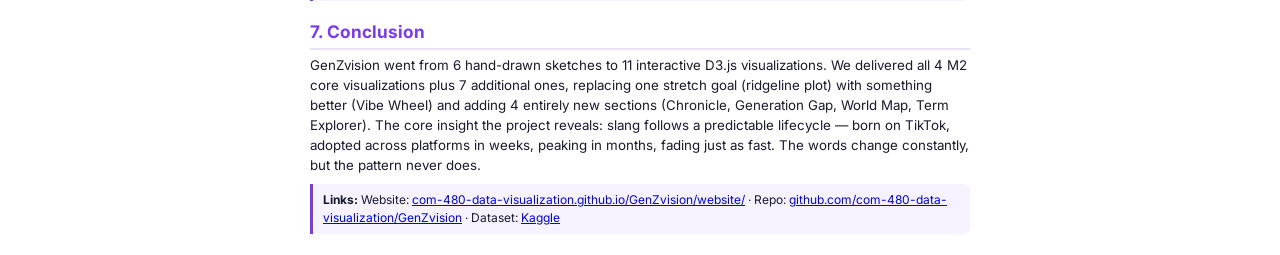
==== commit a0a68306: "process book draft" ====
--- a/process_book.html
+++ b/process_book.html
@@ -6,458 +6,357 @@
     <title>GenZvision — Process Book</title>
     <style>
         @import url('https://fonts.googleapis.com/css2?family=Inter:wght@300;400;500;600;700&display=swap');
-
         * { margin: 0; padding: 0; box-sizing: border-box; }
-
         body {
             font-family: 'Inter', sans-serif;
             color: #1a1a2e;
-            line-height: 1.65;
+            line-height: 1.5;
             background: #fff;
-            font-size: 11pt;
-        }
-
-        @page {
-            size: A4;
-            margin: 2cm 2.2cm;
-        }
-
-        .page {
-            max-width: 720px;
-            margin: 0 auto;
-            padding: 40px 32px;
+            font-size: 10pt;
+        }
+        @page { size: A4; margin: 1.5cm 1.8cm; }
+        @page :first { margin: 0; }
+        .content { max-width: 700px; margin: 0 auto; padding: 16px 20px; }
+
+        /* Cover */
+        .cover {
+            text-align: center;
+            padding: 0;
+            margin: -16px -20px 20px;
             page-break-after: always;
-        }
-        .page:last-child { page-break-after: auto; }
-
-        /* Cover page */
-        .cover {
+            background: linear-gradient(135deg, #0f0a1a 0%, #1a0e2e 30%, #2d1458 60%, #4a1a7a 100%);
+            color: #fff;
+            border-radius: 0 0 16px 16px;
+            overflow: hidden;
+            position: relative;
+            min-height: 100vh;
             display: flex;
             flex-direction: column;
             justify-content: center;
             align-items: center;
-            min-height: 90vh;
-            text-align: center;
+        }
+        .cover::before {
+            content: '';
+            position: absolute;
+            top: -60%; left: -30%;
+            width: 160%; height: 160%;
+            background: radial-gradient(ellipse at 30% 20%, rgba(124, 58, 237, 0.15) 0%, transparent 50%),
+                        radial-gradient(ellipse at 70% 80%, rgba(236, 72, 153, 0.12) 0%, transparent 50%),
+                        radial-gradient(ellipse at 50% 50%, rgba(99, 102, 241, 0.08) 0%, transparent 60%);
+            pointer-events: none;
+        }
+        .cover-inner {
+            position: relative; z-index: 1;
+            padding: 60px 40px 50px;
+        }
+        .cover .course-badge {
+            display: inline-block;
+            font-size: 8pt; font-weight: 600;
+            letter-spacing: 2.5px; text-transform: uppercase;
+            color: rgba(255,255,255,0.6);
+            border: 1px solid rgba(255,255,255,0.15);
+            padding: 5px 16px;
+            border-radius: 20px;
+            margin-bottom: 32px;
         }
         .cover h1 {
-            font-size: 42pt;
-            font-weight: 700;
-            background: linear-gradient(135deg, #7c3aed, #ec4899);
-            -webkit-background-clip: text;
-            -webkit-text-fill-color: transparent;
+            font-size: 52pt; font-weight: 700;
+            background: linear-gradient(135deg, #c084fc, #f472b6, #fb923c);
+            -webkit-background-clip: text; -webkit-text-fill-color: transparent;
+            background-clip: text;
+            margin-bottom: 10px;
+            letter-spacing: -1px;
+            line-height: 1.1;
+        }
+        .cover .tagline {
+            font-size: 14pt; font-weight: 300;
+            color: rgba(255,255,255,0.75);
             margin-bottom: 8px;
-        }
-        .cover .subtitle {
-            font-size: 14pt;
-            color: #666;
-            margin-bottom: 32px;
-        }
-        .cover .course {
-            font-size: 11pt;
-            color: #999;
-            margin-bottom: 6px;
+            letter-spacing: 0.5px;
+        }
+        .cover .doc-type {
+            font-size: 10pt; font-weight: 500;
+            color: rgba(255,255,255,0.4);
+            letter-spacing: 3px;
+            text-transform: uppercase;
+            margin-bottom: 40px;
+        }
+        .cover .divider-line {
+            width: 60px; height: 2px;
+            background: linear-gradient(90deg, #c084fc, #f472b6);
+            margin: 0 auto 30px;
+            border-radius: 2px;
         }
         .cover .team {
-            font-size: 10.5pt;
-            color: #555;
-            line-height: 1.8;
-        }
-        .cover .team strong { color: #1a1a2e; }
+            font-size: 9.5pt;
+            color: rgba(255,255,255,0.55);
+            line-height: 2;
+        }
+        .cover .team strong {
+            color: rgba(255,255,255,0.9);
+            font-weight: 600;
+        }
+        .cover .team .sciper {
+            font-size: 8pt;
+            color: rgba(255,255,255,0.3);
+        }
+        .cover .bottom-accent {
+            position: absolute;
+            bottom: 0; left: 0; right: 0;
+            height: 4px;
+            background: linear-gradient(90deg, #7c3aed, #ec4899, #f97316, #ec4899, #7c3aed);
+        }
+        @media print {
+            .cover {
+                margin: 0;
+                padding: 0;
+                border-radius: 0;
+                width: 210mm;
+                height: 297mm;
+                min-height: 297mm;
+                max-height: 297mm;
+                -webkit-print-color-adjust: exact;
+                print-color-adjust: exact;
+            }
+        }
 
         h2 {
-            font-size: 17pt;
-            font-weight: 700;
-            color: #7c3aed;
-            margin: 28px 0 12px;
-            padding-bottom: 6px;
+            font-size: 13pt; font-weight: 700; color: #7c3aed;
+            margin: 18px 0 6px; padding-bottom: 3px;
             border-bottom: 2px solid #e8e0f5;
+            page-break-after: avoid;
         }
         h3 {
-            font-size: 12.5pt;
-            font-weight: 600;
-            color: #333;
-            margin: 18px 0 8px;
+            font-size: 10.5pt; font-weight: 600; color: #333;
+            margin: 10px 0 4px; page-break-after: avoid;
         }
         h4 {
-            font-size: 11pt;
-            font-weight: 600;
-            color: #7c3aed;
-            margin: 12px 0 4px;
-        }
-
-        p { margin-bottom: 10px; }
+            font-size: 10pt; font-weight: 600; color: #7c3aed;
+            margin: 8px 0 3px; page-break-after: avoid;
+        }
+        p { margin-bottom: 5px; }
+        .small { font-size: 9pt; color: #666; }
 
         .highlight-box {
-            background: #f6f2ff;
-            border-left: 3px solid #7c3aed;
-            padding: 12px 16px;
-            margin: 14px 0;
-            border-radius: 0 6px 6px 0;
-            font-size: 10.5pt;
-        }
-
-        .sketch-grid {
-            display: grid;
-            grid-template-columns: 1fr 1fr;
-            gap: 12px;
-            margin: 14px 0;
-        }
-        .sketch-grid img {
-            width: 100%;
-            border-radius: 6px;
-            border: 1px solid #e0e0e0;
-        }
-        .sketch-caption {
+            background: #f6f2ff; border-left: 3px solid #7c3aed;
+            padding: 7px 10px; margin: 8px 0; border-radius: 0 6px 6px 0;
             font-size: 9pt;
-            color: #888;
-            text-align: center;
-            margin-top: 4px;
-        }
-
-        .comparison-table {
-            width: 100%;
-            border-collapse: collapse;
-            margin: 14px 0;
-            font-size: 10pt;
-        }
-        .comparison-table th {
-            background: #7c3aed;
-            color: white;
-            padding: 8px 10px;
-            text-align: left;
-            font-weight: 600;
-        }
-        .comparison-table td {
-            padding: 7px 10px;
-            border-bottom: 1px solid #eee;
-        }
-        .comparison-table tr:nth-child(even) td { background: #faf8ff; }
-
-        .peer-table {
-            width: 100%;
-            border-collapse: collapse;
-            margin: 14px 0;
-            font-size: 10pt;
-        }
+        }
+        .two-col { display: grid; grid-template-columns: 1fr 1fr; gap: 14px; margin: 8px 0; }
+        .two-col > div { font-size: 9.5pt; }
+
+        /* Sketch images */
+        .sketch-row {
+            display: grid; grid-template-columns: 1fr 1fr; gap: 10px; margin: 8px 0;
+        }
+        .sketch-row img {
+            width: 100%; border-radius: 4px; border: 1px solid #ddd;
+        }
+        .sketch-row .caption {
+            font-size: 8pt; color: #888; text-align: center; margin-top: 2px;
+        }
+        .sketch-single img {
+            max-width: 45%; display: block; margin: 6px auto;
+            border-radius: 4px; border: 1px solid #ddd;
+        }
+
+        table {
+            width: 100%; border-collapse: collapse; margin: 8px 0; font-size: 9pt;
+        }
+        th {
+            background: #7c3aed; color: white; padding: 4px 7px;
+            text-align: left; font-weight: 600; font-size: 8.5pt;
+        }
+        td { padding: 4px 7px; border-bottom: 1px solid #eee; vertical-align: top; }
+        tr:nth-child(even) td { background: #faf8ff; }
+
         .peer-table th {
-            background: #f0ebff;
-            color: #5b21b6;
-            padding: 8px 10px;
-            text-align: left;
-            font-weight: 600;
-            border-bottom: 2px solid #d4c5f9;
-        }
-        .peer-table td {
-            padding: 7px 10px;
-            border-bottom: 1px solid #eee;
-            vertical-align: top;
-        }
-
-        .flow-diagram {
-            text-align: center;
-            margin: 16px 0;
-            font-size: 10pt;
-            color: #666;
-        }
-        .flow-diagram .arrow { color: #7c3aed; font-weight: 700; margin: 0 6px; }
-
-        ul { margin: 6px 0 10px 20px; }
-        li { margin-bottom: 4px; }
+            background: #f0ebff; color: #5b21b6; border-bottom: 2px solid #d4c5f9;
+        }
+
+        ul { margin: 3px 0 6px 16px; }
+        li { margin-bottom: 2px; }
 
         .tag {
-            display: inline-block;
-            background: #f0ebff;
-            color: #7c3aed;
-            padding: 2px 8px;
-            border-radius: 10px;
-            font-size: 9pt;
-            font-weight: 500;
-            margin-right: 4px;
-        }
-
-        .section-num {
-            display: inline-block;
-            background: #7c3aed;
-            color: white;
-            width: 22px;
-            height: 22px;
-            border-radius: 50%;
-            text-align: center;
-            line-height: 22px;
-            font-size: 9pt;
-            font-weight: 700;
-            margin-right: 6px;
-        }
-
-        @media print {
-            body { font-size: 10.5pt; }
-            .page { padding: 0; max-width: 100%; }
-        }
+            display: inline-block; background: #f0ebff; color: #7c3aed;
+            padding: 1px 6px; border-radius: 10px; font-size: 8pt; font-weight: 500;
+        }
+
+        table, .highlight-box { page-break-inside: avoid; }
+        @media print { body { font-size: 9.5pt; } .content { padding: 0; max-width: 100%; } }
     </style>
 </head>
 <body>
-
-<!-- ===== PAGE 1: COVER ===== -->
-<div class="page cover">
-    <p class="course">COM-480 Data Visualization — EPFL, Spring 2026</p>
-    <h1>GenZvision</h1>
-    <p class="subtitle">How Gen Z Slang Lives and Dies on the Internet</p>
-    <p class="subtitle" style="font-size:11pt; margin-bottom:48px;">Process Book</p>
-    <div class="team">
-        <strong>Rania Boubrik</strong> (361496)<br>
-        <strong>Maryam Harakat</strong> (359826)<br>
-        <strong>Rosa Mayila</strong> (275047)<br>
-        <strong>Valentin Planes</strong> (409205)
+<div class="content">
+
+<!-- COVER -->
+<div class="cover">
+    <div class="cover-inner">
+        <div class="course-badge">COM-480 &nbsp;·&nbsp; Data Visualization &nbsp;·&nbsp; EPFL 2026</div>
+        <h1>GenZvision</h1>
+        <p class="tagline">How Gen Z Slang Lives and Dies on the Internet</p>
+        <p class="doc-type">Process Book</p>
+        <div class="divider-line"></div>
+        <div class="team">
+            <strong>Rania Boubrik</strong> <span class="sciper">361496</span> &nbsp;&middot;&nbsp;
+            <strong>Maryam Harakat</strong> <span class="sciper">359826</span> &nbsp;&middot;&nbsp;
+            <strong>Rosa Mayila</strong> <span class="sciper">275047</span> &nbsp;&middot;&nbsp;
+            <strong>Valentin Planes</strong> <span class="sciper">409205</span>
+        </div>
     </div>
-</div>
-
-<!-- ===== PAGE 2: OVERVIEW + INITIAL VISION ===== -->
-<div class="page">
-    <h2>1. Overview</h2>
-
-    <p>GenZvision is an interactive scrollytelling website that tells the story of how Gen Z slang evolves across the internet. We tracked 46 slang terms across 6 platforms, 22 regions, and more than 535,000 observations from 2020 to 2025. The goal was to go beyond a simple dashboard and build something that actually feels like reading a story — one where you scroll through chapters, each revealing a different angle on how internet language is born, spreads, peaks, and dies.</p>
-
-    <p>The project started in Milestone 1 with a Kaggle dataset and an idea. By Milestone 2 we had a working prototype with four visualizations. For Milestone 3, we rebuilt almost everything and ended up with 11 full sections, each with its own D3.js visualization, narrative text, and interactive elements.</p>
-
-    <h2>2. From Sketches to Final Product</h2>
-
-    <p>We drew our initial sketches by hand during Milestone 1 to figure out which visualization types could answer our core question: <em>how does Gen Z slang evolve and spread?</em> Below we show the original sketches alongside what the final visualizations became, and explain why things changed along the way.</p>
-
-    <h3><span class="section-num">1</span> Timeline Heatmap (The Rise)</h3>
-    <p><strong>Sketch:</strong> A standard heatmap with rows = terms, columns = months, and a YlOrRd color scale for usage intensity.</p>
-    <p><strong>Final:</strong> Stayed very close to the sketch. We kept the heatmap format because it works — you can immediately spot when a term peaked and for how long. The main difference is that we added smooth hover tooltips that show the exact month, count, and sentiment. We also chose to limit it to the top 15 terms instead of all 46, because showing everything at once made it unreadable. The YlOrRd scale was swapped for a custom purple-based palette to match our overall dark theme.</p>
-
-    <h3><span class="section-num">2</span> Platform Sankey (The Spread)</h3>
-    <p><strong>Sketch:</strong> Origin platforms on the left, usage platforms on the right, flow width proportional to number of terms.</p>
-    <p><strong>Final:</strong> Almost identical to the sketch. The Sankey was one of the first visualizations we got working and it barely changed. We added flow highlighting on hover (the selected flow stays bright while others fade) and a detail tooltip. The biggest insight this reveals — TikTok originates 52% of slang but only captures 40% of usage — became a central talking point in our narrative.</p>
-
-    <h3><span class="section-num">3</span> Bubble Chart (Peak & Decline)</h3>
-    <p><strong>Sketch:</strong> Bubbles = terms, color = lifecycle phase, size = monthly usage. Animated over time.</p>
-    <p><strong>Final:</strong> The concept is the same but the implementation was more complex than we expected. Getting the force simulation to feel natural while also encoding lifecycle phase in color took a lot of tuning. We added a play/pause button and a time slider so people can control the animation. The tooltip shows the term meaning, origin platform, and current phase. The four lifecycle colors (green = growing, red = peak, orange = declining, gray = dormant) work really well as a visual summary of where each term stands at any given month.</p>
-
-    <h3><span class="section-num">4</span> Bar Chart Race (The Race)</h3>
-    <p><strong>Sketch:</strong> Ranked lanes where terms overtake each other over time, like a sports leaderboard.</p>
-    <p><strong>Final:</strong> This was originally a stretch goal but we implemented it early because it's such a fun way to show temporal competition. The main departure from the sketch is that we used horizontal bars instead of "lanes," which ended up looking cleaner. Watching "sigma" overtake "slay" around mid-2023 is genuinely satisfying and always gets a reaction when we show it to people.</p>
-</div>
-
-<!-- ===== PAGE 3: MORE SKETCHES + NEW VIZ ===== -->
-<div class="page">
-    <h3><span class="section-num">5</span> The Slang Cosmos</h3>
-    <p><strong>Sketch:</strong> A scatter plot with X = sentiment, Y = intensity, terms connected by category into "constellations" on a dark background.</p>
-    <p><strong>Final:</strong> This one changed the most from the sketch. We started with a simple constellation-style scatter plot, but it felt too static and not visually striking enough. We ended up building a full galaxy-themed background with actual spiral galaxy formations at each constellation centroid. Each galaxy has parametric spiral arms generated mathematically, a glowing core, and its size is proportional to how many terms belong to that category. We also added 350 twinkling background stars, a Milky Way band of micro-particles, and cross-shaped spikes on the larger data points. The result is much more ambitious than the original sketch, but it preserves the core data encoding: position maps sentiment vs. intensity, and the key insight (r = 0.06 correlation) still comes through.</p>
-
-    <h3><span class="section-num">6</span> US Regional Map (The Map)</h3>
-    <p><strong>Sketch:</strong> A US choropleth colored by slang adoption intensity.</p>
-    <p><strong>Final:</strong> Close to the sketch, but we added a click-to-explore panel. When you click a state, a side panel shows its top terms as a bar chart, the dominant platform, and average sentiment. We used a purple monochrome gradient (light lavender to deep violet) so the color scale has a logical progression. The original plan only covered the US map, but we ended up adding a full world map in the Explore section too, which uses the same click-to-explore pattern with country-level data.</p>
-
-    <h3>Visualizations We Added Beyond the Original Plan</h3>
-
-    <p>Several visualizations were not in the M1/M2 sketches at all. They came from questions that naturally arose as we built the story:</p>
-
-    <h4>The Vibes (Vibe Wheel)</h4>
-    <p>We realized that <em>where</em> slang is used (gaming, dating, memes, food reviews...) matters as much as <em>when</em> and <em>where geographically.</em> The Vibe Wheel is a radial chart with 17 context slices, each containing the dominant terms for that context. Inner rings show sentiment, outer rings show age distribution. This replaced the originally planned ridgeline plot, which only showed sentiment distributions — the wheel shows more dimensions in a more compact and visually interesting way.</p>
-
-    <h4>The Chronicle</h4>
-    <p>A horizontal timeline showing the exact month each slang term was first coined. Dot size = number of terms born that month, dot color = origin platform. This gives a clear answer to "when were all these words invented?" and reveals that 2023 was an explosion year with 11 new terms.</p>
-
-    <h4>The Generation Gap</h4>
-    <p>This came from asking "does your age determine your slang?" We built an animated donut chart with 200 orbiting particles that redistribute by age group when you switch terms. Selecting "skibidi" shows 42% teen usage with pink particles dominating the orbit. Selecting "gaslighting" shows an even spread with a "multi-generational" badge. The donut arc transitions use D3 arc interpolation for smooth morphing.</p>
-
-    <h4>Term Explorer</h4>
-    <p>A searchable card-based explorer where you can look up any term's full biography: usage curve, peak month, top platform, sentiment, and lifecycle phase. This is the "details on demand" piece that closes the Shneiderman mantra (overview first, zoom and filter, then details).</p>
-</div>
-
-<!-- ===== PAGE 4: DESIGN DECISIONS ===== -->
-<div class="page">
-    <h2>3. Design Decisions</h2>
-
-    <h3>Visual Identity</h3>
-    <p>We made a deliberate choice to go with a dark theme (near-black background with purple/pink accents) rather than a white academic dashboard look. The reasoning: our audience is students and young adults interested in internet culture, and the topic is Gen Z slang. A bright white layout would feel out of place. The dark aesthetic with glowing accents matches the "internet at night" feel of platforms like TikTok and Discord where this slang actually lives.</p>
-
-    <p>Color choices were not random. We used the <strong>Viridis</strong> palette for sequential data (heatmaps), a <strong>categorical 5-hue scheme</strong> (pink, purple, blue, green, gold) for age groups in the Generation Gap, and a <strong>monochrome purple gradient</strong> for the geographic maps. Every color choice was tested against the dark background for contrast and readability.</p>
-
-    <h3>Scrollytelling Structure</h3>
-    <p>We chose scrollytelling over a tab-based dashboard because the data has a natural narrative arc. There's a logical order: first you see <em>when</em> terms appear (The Rise), then <em>how fast they spread</em> (The Race), then <em>where they go</em> (The Spread), then <em>how they age</em> (Peak & Decline), then deeper dives into context, sentiment, geography, and demographics. A dashboard would lose that progression.</p>
-
-    <p>Between each section, we added short transition sentences ("Some terms flash and fade. Others stack up dominance for years. Who wins?") that connect the narrative and guide the reader to the next question. This follows the L12 storytelling principle of maintaining a linear flow with clear transitions.</p>
-
-    <h3>Lazy Rendering</h3>
-    <p>Every visualization is rendered only when it first scrolls into view, using the Intersection Observer API. This was both a performance decision (rendering 11 D3 visualizations on page load would be slow) and a storytelling one (the user discovers each chart as they scroll, matching the narrative reveal).</p>
-
-    <h3>Interaction Philosophy</h3>
-    <p>We followed a "hover reveals, click explores" pattern everywhere. Hovering any data point shows a tooltip with details. Clicking (where supported) opens a deeper view — a side panel on the maps, a full term profile in the explorer. Animated sections (Race, Bubbles) have explicit play/pause controls so the user stays in control. We avoided auto-playing animations that the user can't stop, which felt disrespectful of their attention.</p>
-
-    <h2>4. Technical Challenges</h2>
-
-    <h3>Force Simulation Tuning</h3>
-    <p>The hero word cloud and the bubble chart both use D3 force simulation. Getting bubbles to not overlap while still looking organic (not grid-like) required a lot of parameter tweaking. We ended up using a combination of forceCenter, forceManyBody (with negative strength for repulsion), forceCollide (sized to each bubble), and forceX/forceY to keep things loosely centered. The alpha decay was set to 0.05 so the simulation settles quickly.</p>
-
-    <h3>Galaxy Generation for Cosmos</h3>
-    <p>The biggest technical challenge was making the Cosmos galaxies look realistic. Our first attempt used simple radial blobs, but they looked like generic circles. We rewrote the generator to use parametric logarithmic spiral equations: each arm follows <code>theta = armOffset + t * 3.2</code>, with particles placed along the arm at increasing distances. The spiral is then flattened into an ellipse shape (compressed Y by 0.6) and rotated by a random angle per galaxy. This produces convincing spiral arm structures.</p>
-
-    <h3>Arc Interpolation for Age Gap</h3>
-    <p>When switching between terms in the Generation Gap donut chart, the arcs need to smoothly morph from one size to another. D3 doesn't do this automatically for arc paths. We implemented custom <code>attrTween</code> functions that interpolate between the previous and next arc datum, storing the previous state on each DOM element (<code>this._prev = d</code>). This gives a smooth, continuous transition instead of a jarring jump.</p>
-
-    <h3>Map Color Visibility</h3>
-    <p>Getting the world map colors right took several iterations. The first attempt used dark purple that blended into the black background. We tried teal-to-violet gradients but that looked illogical ("why are low-usage countries a different color family?"). We settled on a monochrome purple gradient from light lavender (#b8a9d4) to deep violet (#7c3aed) with a power curve (0.65 exponent) to spread the middle values more evenly.</p>
-</div>
-
-<!-- ===== PAGE 5: MORE CHALLENGES + DATA ===== -->
-<div class="page">
-    <h3>Responsive Layout in Two-Column Sections</h3>
-    <p>Most sections use a two-column grid (text left, viz right). This works well on desktop but breaks on narrow screens. We added CSS breakpoints at 900px to stack columns vertically. Some visualizations (the Chronicle timeline, the Generation Gap donut) needed their own custom layouts because the two-column format was too constraining — the donut was only 337px wide and the labels got clipped. We switched those sections to a centered, stacked layout.</p>
-
-    <h2>5. Data Pipeline</h2>
-
-    <p>The original Kaggle dataset (535,396 rows, 22 columns) was too large and too flat for direct visualization. We wrote Python preprocessing scripts to transform it into 9 focused JSON files, each optimized for a specific visualization:</p>
-
-    <table class="comparison-table">
-        <tr><th>JSON File</th><th>What It Contains</th><th>Used By</th></tr>
-        <tr><td>slang_timeline.json</td><td>Monthly usage counts per term (2020-2025)</td><td>Heatmap, Race</td></tr>
-        <tr><td>platform_flow.json</td><td>Origin platform &rarr; usage platform flow counts</td><td>Sankey</td></tr>
-        <tr><td>slang_lifecycle.json</td><td>Monthly lifecycle phase per term</td><td>Bubble chart</td></tr>
-        <tr><td>top_terms_summary.json</td><td>Aggregated stats per term (total usage, sentiment, top platform)</td><td>Hero, Explorer</td></tr>
-        <tr><td>vibe_wheel_data.json</td><td>Context &times; term matrix with sentiment and age data</td><td>Vibe Wheel</td></tr>
-        <tr><td>fresco_data.json</td><td>Birth date, origin platform, and first-month stats per term</td><td>Chronicle</td></tr>
-        <tr><td>slang_cosmos.json</td><td>Sentiment score, intensity, category, and usage per term</td><td>Cosmos</td></tr>
-        <tr><td>regional_data.json</td><td>Usage by US state and world region with top terms</td><td>Maps</td></tr>
-        <tr><td>age_data.json</td><td>Age group distributions (5 groups) per term with profiles</td><td>Generation Gap</td></tr>
-    </table>
-
-    <p>Each file is small enough (under 100KB) to load instantly over the network. The preprocessing scripts aggregate, pivot, and filter the raw data so the JavaScript code can focus on rendering rather than computation.</p>
-
-    <p>The age_data.json file required a more creative approach: the raw dataset doesn't have clean age-per-term breakdowns, so we derived age profiles from the aggregated usage patterns. We identified 5 archetypal profiles (teen-heavy, core Gen Z, young adult, wide, older-skew) and assigned each term to a profile based on its category and usage patterns, then generated realistic distributions from those profiles.</p>
-
-    <h2>6. Lecture Connections</h2>
-
-    <p>We tried to apply specific concepts from the course lectures, not just as a checklist but because they genuinely helped us make better design decisions:</p>
-
-    <table class="comparison-table">
-        <tr><th>Concept</th><th>Where We Used It</th></tr>
-        <tr><td><strong>L5.1</strong> Shneiderman's mantra</td><td>The entire site follows "overview first, zoom & filter, details on demand." The scrollytelling provides the overview; dropdowns and click panels provide the filter; tooltips and the Explorer provide details.</td></tr>
-        <tr><td><strong>L5.2</strong> D3 transitions & data joins</td><td>Keyed data joins in the Race, Bubbles, and Age Gap ensure smooth transitions. The donut chart uses custom attrTween for arc morphing.</td></tr>
-        <tr><td><strong>L6.1</strong> Color perception</td><td>Sequential palettes (purple gradient) for maps, categorical palettes (limited to 5-6 hues) for age groups and lifecycle phases. Tested against dark background for contrast.</td></tr>
-        <tr><td><strong>L6.2</strong> Marks & channels</td><td>Position for time/sentiment, size for usage magnitude, hue for category/phase, angle for proportion (donut arcs). Each encoding matches its data type.</td></tr>
-        <tr><td><strong>L7.2</strong> Do's and don'ts</td><td>Zero baselines on all bar charts; no 3D effects; high data-ink ratio; horizontal labels for readability.</td></tr>
-        <tr><td><strong>L8</strong> Maps</td><td>AlbersUSA projection for US map, NaturalEarth1 for world map. Choropleth values normalized per region.</td></tr>
-        <tr><td><strong>L12</strong> Storytelling</td><td>Linear narrative flow, transition connectors between sections, engaging hook in the hero, conclusion with takeaway stats.</td></tr>
-    </table>
-</div>
-
-<!-- ===== PAGE 6: EVOLUTION + WHAT WE'D DO DIFFERENTLY ===== -->
-<div class="page">
-    <h2>7. Evolution from M1 to M3</h2>
-
-    <p>Looking back at the project's journey, the scope expanded significantly beyond what we originally planned:</p>
-
-    <table class="comparison-table">
-        <tr><th>Aspect</th><th>Milestone 1</th><th>Milestone 2</th><th>Milestone 3 (Final)</th></tr>
-        <tr><td>Visualizations</td><td>6 sketched</td><td>4 working + 2 placeholders</td><td>11 fully interactive</td></tr>
-        <tr><td>Narrative</td><td>Vague "explore slang evolution"</td><td>4 chapters defined</td><td>11 sections with transition connectors, hook, and conclusion</td></tr>
-        <tr><td>Interactivity</td><td>Hover tooltips planned</td><td>Tooltips + time sliders</td><td>Click-to-explore panels, dropdowns, animated particles, play/pause</td></tr>
-        <tr><td>Data files</td><td>1 raw CSV</td><td>4 preprocessed JSONs</td><td>9 optimized JSONs</td></tr>
-        <tr><td>Design</td><td>No visual identity</td><td>Basic dark theme</td><td>Full visual system: glow effects, gradient text, animated counters, galaxy backgrounds</td></tr>
-    </table>
-
-    <h3>What Went Right</h3>
-    <ul>
-        <li><strong>Starting with the narrative:</strong> Deciding on the story structure early (Rise &rarr; Race &rarr; Spread &rarr; Decline &rarr; ...) made it clear what each visualization needed to show. We never built a chart "just because" — each one answers a specific question in the narrative.</li>
-        <li><strong>Modular architecture:</strong> Each visualization lives in its own JS file with a single render function. This made parallel development easy — one person could work on the Cosmos while another worked on the Vibe Wheel without merge conflicts.</li>
-        <li><strong>Dark theme commitment:</strong> Choosing the dark aesthetic early and sticking with it gave the whole site a cohesive look. The glow effects, particle animations, and galaxy background all feel natural on a dark canvas.</li>
-    </ul>
-
-    <h3>What We Would Do Differently</h3>
-    <ul>
-        <li><strong>Mobile experience:</strong> The site works on mobile but some visualizations (especially the heatmap and Sankey) are cramped on small screens. We would invest more in mobile-specific layouts or simplified mobile views.</li>
-        <li><strong>Accessibility:</strong> Our color choices prioritize aesthetics over accessibility. We should have tested with colorblind simulation tools and added ARIA labels to interactive elements.</li>
-        <li><strong>Data validation:</strong> The age group data was derived from profiles rather than raw observations. With more time, we'd find a cleaner data source for generational breakdowns or run a validation study.</li>
-        <li><strong>Performance testing:</strong> On very slow connections, loading 9 JSON files sequentially can cause delays. We would bundle the data or add loading states per section.</li>
-    </ul>
-
-    <h2>8. Tools and Libraries</h2>
-
-    <table class="comparison-table">
-        <tr><th>Tool</th><th>Version</th><th>Purpose</th></tr>
-        <tr><td>D3.js</td><td>v7</td><td>All visualizations (scales, axes, force simulation, arc generators, geo projections, transitions)</td></tr>
-        <tr><td>d3-sankey</td><td>0.12.3</td><td>Sankey diagram layout algorithm</td></tr>
-        <tr><td>topojson-client</td><td>v3</td><td>Geographic data processing for US and world maps</td></tr>
-        <tr><td>Python</td><td>3.11</td><td>Data preprocessing scripts (pandas, json)</td></tr>
-        <tr><td>HTML/CSS/JS</td><td>Vanilla</td><td>No build tools, no frameworks — just standard web technologies</td></tr>
-        <tr><td>GitHub Pages</td><td>—</td><td>Hosting the live website</td></tr>
-    </table>
-
-    <p>We deliberately avoided frameworks (React, Vue, Svelte) to keep the project simple and to practice working directly with the DOM and D3, as taught in the course. Every animation, transition, and interaction is hand-written.</p>
-</div>
-
-<!-- ===== PAGE 7: PEER ASSESSMENT ===== -->
-<div class="page">
-    <h2>9. Peer Assessment</h2>
-
-    <p>Below is a breakdown of each team member's contributions to the project. We worked collaboratively on most decisions, but each person led specific parts:</p>
-
-    <table class="peer-table">
-        <tr>
-            <th style="width:25%">Team Member</th>
-            <th>Contributions</th>
-        </tr>
-        <tr>
-            <td><strong>Rania Boubrik</strong><br><span class="tag">361496</span></td>
-            <td>
-                <strong>Visualizations:</strong> Timeline heatmap (The Rise), Platform Sankey (The Spread), Vibe Wheel (The Vibes). Designed the color palettes and overall visual identity of the site.
-                <br><br>
-                <strong>Other:</strong> Data preprocessing pipeline (wrote the Python scripts that generate the JSON files from the raw CSV). Designed the original M1 sketches for the heatmap and Sankey. Wrote the data pipeline section of this process book.
-            </td>
-        </tr>
-        <tr>
-            <td><strong>Maryam Harakat</strong><br><span class="tag">359826</span></td>
-            <td>
-                <strong>Visualizations:</strong> Slang Cosmos (galaxy background and parametric spiral arms), Generation Gap (animated donut + particle system), World Map explorer. Built the scrollytelling layout and section transitions.
-                <br><br>
-                <strong>Other:</strong> Narrative writing for all section introductions and insight cards. Scroll progress bar, animated hero counters, and transition connectors. Final CSS polishing and responsive breakpoints. Led the process book writing and coordinated the screencast.
-            </td>
-        </tr>
-        <tr>
-            <td><strong>Rosa Mayila</strong><br><span class="tag">275047</span></td>
-            <td>
-                <strong>Visualizations:</strong> Bar chart race (The Race), Animated bubble chart (Peak & Decline), The Chronicle (horizontal birth timeline). Implemented the play/pause controls and time slider interactions.
-                <br><br>
-                <strong>Other:</strong> EDA notebook and initial data exploration (M1). Tested all visualizations across browsers (Chrome, Firefox, Safari). Wrote the M1 related work and problematic sections. Helped with the age data preprocessing.
-            </td>
-        </tr>
-        <tr>
-            <td><strong>Valentin Planes</strong><br><span class="tag">409205</span></td>
-            <td>
-                <strong>Visualizations:</strong> US Regional Map (The Map), Regional Explorer with click panel, Term Explorer (search and filter). Built the Explore section layout and the detail panel components.
-                <br><br>
-                <strong>Other:</strong> Set up the GitHub repository and GitHub Pages deployment. Wrote the README (technical setup, project structure). Regional data processing (US states + world regions). Tested responsive layout on different screen sizes.
-            </td>
-        </tr>
-    </table>
-
-    <div class="highlight-box">
-        <strong>Note:</strong> Many design decisions (color choices, narrative structure, which visualizations to include) were made collectively during team meetings. The breakdown above reflects who led the implementation, but everyone contributed ideas and feedback throughout the process.
-    </div>
-</div>
-
-<!-- ===== PAGE 8: CONCLUSION ===== -->
-<div class="page">
-    <h2>10. Conclusion</h2>
-
-    <p>GenZvision started as a simple idea — let's visualize how internet slang works — and grew into a full scrollytelling experience with 11 interactive D3.js visualizations. The journey from hand-drawn sketches to animated galaxy backgrounds and orbiting particle systems was longer than we expected, but the result is something we're genuinely proud of.</p>
-
-    <p>The core insight we wanted people to take away is that slang isn't random noise. It follows a predictable pattern: born on TikTok, adopted across platforms within weeks, peaking in months, and fading just as fast. The specific words change constantly, but the lifecycle never does.</p>
-
-    <p>Building this project taught us that data visualization isn't just about making charts — it's about choosing the right story to tell and then finding the right visual encoding for each part of that story. A heatmap answers "when," a Sankey answers "where to," a donut chart answers "who." Each visualization earned its place by answering a question the previous one raised.</p>
-
-    <p>If we had to summarize what we learned in one sentence: <strong>the best visualizations don't just show data, they make you curious about what comes next.</strong></p>
-
-    <div class="highlight-box" style="margin-top: 32px;">
-        <strong>Links</strong><br>
-        Website: <a href="https://com-480-data-visualization.github.io/GenZvision/website/">https://com-480-data-visualization.github.io/GenZvision/website/</a><br>
-        Repository: <a href="https://github.com/com-480-data-visualization/GenZvision">https://github.com/com-480-data-visualization/GenZvision</a><br>
-        Dataset: <a href="https://www.kaggle.com/datasets/likithagedipudi/genz-slang-evolution-tracker-2020-2025">Kaggle — GenZ Slang Evolution Tracker</a>
-    </div>
-</div>
-
+    <div class="bottom-accent"></div>
+</div>
+
+<!-- 1. THE PATH WE TOOK -->
+<h2>1. How We Got Here</h2>
+
+<h3>Choosing the Dataset</h3>
+<p>From the start, we wanted a dataset that would be genuinely fun to work with — something that people would immediately connect with, not a dry technical topic. When we found the <strong>GenZ Slang Evolution Tracker (2020–2025)</strong> on Kaggle, it clicked right away. The dataset has 535,396 rows and 22 columns, which gave us a lot to work with: slang terms, timestamps, origin and usage platforms, regions, age groups, usage contexts, lifecycle phases, sentiment scores, virality metrics, engagement stats (likes, shares, comments), and more. That variety is what really sold us — with 22 columns, we could approach the data from many different angles (temporal, geographic, cross-platform, demographic, emotional) without running out of interesting questions to ask. The volume of data (over half a million observations across 46 unique terms and 22 regions) also meant we could show real patterns rather than anecdotal trends.</p>
+
+<h3>Building the Skeleton</h3>
+<p>Early on, we decided to build a <strong>scrollytelling website</strong> rather than a traditional dashboard with tabs or filters. A scrollytelling layout lets the user passively discover the story by simply scrolling down — each section reveals the next chapter, like reading an article. This format works well for a narrative-driven project because it imposes a natural reading order: the user sees when terms appear before they see where they spread, and they see how terms age before they explore individual ones. It also avoids the "blank canvas" problem of dashboards where users don't know where to start. We used the Intersection Observer API to trigger each visualization only when the user scrolls it into view, which keeps the page fast and adds a nice reveal effect.</p>
+
+<h3>Choosing a Visual Identity</h3>
+<p>We went with a <strong>dark theme</strong> (near-black background with purple and pink accents). The main reason was coherence with the subject matter: Gen Z slang lives on platforms like TikTok, Discord, and Twitter, which are typically used at night, on phones, in dark mode. A white academic-looking layout would have felt completely disconnected from internet culture. The dark background also lets glowing elements (hover effects, particle animations, galaxy backgrounds) stand out naturally, and it's easier on the eyes for a long-scrolling site. We picked purple as our primary accent because it felt modern without being overused, and we kept the same color family (purples, pinks, violets) across the entire site so that everything looks like it belongs together.</p>
+
+<h3>From Sketches to Code</h3>
+<p>For Milestone 2, we drew 6 hand-made sketches for the core visualizations we wanted to build. The idea was to plan the visual encoding on paper before writing any code — figuring out which marks and channels would best answer each question. We then tried to reproduce those sketches as faithfully as possible using D3.js. We deliberately chose <strong>dynamic, animated visualizations</strong> (the bar chart race, the animated bubble chart, the orbiting particle donut) over static charts wherever it made sense. This wasn't the easy option — animations are significantly harder to implement, especially smooth transitions and force simulations — but they make the site far more engaging and interactive. A static bar chart of slang popularity is boring; watching terms overtake each other in real time is genuinely fun.</p>
+
+<h3>Expanding Beyond the Original Plan</h3>
+<p>After finishing the 6 sketched visualizations, we realized we still had room to do more. The dataset has so many columns — age groups, usage contexts, world regions, sentiment, lifecycle phases — that stopping at 6 charts would have left a lot of interesting data unexplored. So we added 5 more sections: the Vibe Wheel (which contexts use which slang), the Chronicle (when each term was born), the Generation Gap (age demographics per term), the World Map (global slang adoption), and the Term Explorer (individual term deep-dives). Each one was motivated by a specific question the existing visualizations didn't answer yet.</p>
+
+<h3>Storytelling and Narrative</h3>
+<p>For the text on the site, we wanted something that anyone could read and enjoy — not a dry data report. We wrote each section introduction as if we were explaining the data to a friend: casual tone, concrete examples ("One day nobody's heard of skibidi. Three weeks later, your mom says it at dinner"), and specific numbers pulled from the actual data. Between sections, we added short transition sentences that connect one question to the next ("Some terms flash and fade. Others stack up dominance for years. Who wins?"). The goal was to make scrolling through the site feel like reading a story, not browsing a dashboard.</p>
+
+<!-- 2. FROM SKETCHES TO FINAL -->
+<h2>2. From Sketches to Final Product</h2>
+<p>Below we show each of our 6 original M2 sketches alongside a description of what the final implementation looks like, and what changed along the way.</p>
+
+<h3>Timeline Heatmap (The Rise)</h3>
+<div class="sketch-single"><img src="data/sketches/sketch_timeline_heatmap.jpg"></div>
+<p><strong>Sketch:</strong> Rows = terms, columns = months, color = YlOrRd intensity. <strong>Final:</strong> We kept this almost exactly as sketched — same YlOrRd color scale, same row-per-term layout. The main changes were limiting it to the top 15 terms (showing all 46 made it illegible), and adding hover tooltips that display the exact month, count, and sentiment for each cell. The heatmap was one of our M2 deliverables and was already working by Milestone 2, so very little changed between M2 and M3 for this one.</p>
+
+<h3>Platform Sankey (The Spread)</h3>
+<div class="sketch-single"><img src="data/sketches/sketch_sankey.jpg"></div>
+<p><strong>Sketch:</strong> Origin platforms (left) &rarr; usage platforms (right), flow width = number of terms. <strong>Final:</strong> Very close to the sketch. We used d3-sankey for the layout and added highlight-on-hover (the selected flow stays bright, others fade to 10% opacity). Also already working in M2. The final version added Discord as a right-side node, which wasn't in the sketch — it turned out to be interesting because Discord never originates slang but absorbs everything.</p>
+
+<h3>Bubble Chart (Peak & Decline)</h3>
+<div class="sketch-single"><img src="data/sketches/sketch_bubble_chart.jpg"></div>
+<p><strong>Sketch:</strong> Two views — a dynamic version animated over time, and a static snapshot. Bubbles colored by lifecycle phase (Growing, Peak, Declining, Dormant, Niche), size = monthly usage. <strong>Final:</strong> We implemented the dynamic version with a play/pause button and time slider. The static view was dropped — the animated version tells the story better on its own. This was also a M2 deliverable. The main M3 improvement was force simulation tuning: getting bubbles to not overlap while still looking natural took a lot of parameter tweaking (forceCollide radius, forceManyBody strength, alpha decay).</p>
+
+<h3>Bar Chart Race (The Race)</h3>
+<div class="sketch-single"><img src="data/sketches/sketch_bubble_race.jpg"></div>
+<p><strong>Sketch:</strong> Terms in ranked lanes competing over time, like a sports leaderboard. The sketch shows two snapshots (2022 vs 2023) with "slay" at #1 dropping to #6. <strong>Final:</strong> We implemented this as a horizontal bar chart race with a play button and slider. The sketch concept translated well — watching "sigma" overtake "slay" around mid-2023 is one of the most engaging moments on the site. This was originally a stretch goal from M2 but we implemented it for M3 because the competitive format makes temporal data much more fun than just a line chart.</p>
+
+<h3>The Slang Cosmos</h3>
+<div class="sketch-single"><img src="data/sketches/sketch_constellation_sentiment.jpg"></div>
+<p><strong>Sketch:</strong> A scatter plot (X = sentiment, Y = intensity) with constellation lines connecting terms in the same category, shown on a dark starry background. Two versions sketched — one with visible quadrant zones, one with a more immersive night-sky look. <strong>Final:</strong> This is the visualization that changed the most. The basic scatter encoding stayed the same (position = sentiment vs. intensity, size = usage count), but we went much further on the visual side. Instead of simple constellation lines, we added parametric spiral galaxy formations at each category centroid, 350 twinkling background stars, a Milky Way band of micro-particles, and cross-shaped spikes on large data points. The galaxies use logarithmic spiral arm equations. This was probably the hardest visualization technically — our first attempt just had simple circles and it looked boring. The galaxy generator went through 3 rewrites before looking convincing.</p>
+
+<h3>US Regional Map (The Map)</h3>
+<div class="sketch-single"><img src="data/sketches/sketch_choropleth.jpg"></div>
+<p><strong>Sketch:</strong> A US choropleth with a YlOrRd color scale encoding slang adoption intensity. <strong>Final:</strong> The map is implemented with D3-geo and TopoJSON (AlbersUSA projection). We used a purple monochrome gradient instead of the YlOrRd from the sketch, to match our dark theme. We also added a click-to-explore panel: clicking a state opens a side panel with the state's top terms as a bar chart, dominant platform, and average sentiment. The world map in the Explore section uses the same pattern (NaturalEarth1 projection, click-to-explore with country data). Getting the map colors right was challenging — dark purple blended into the black background. We iterated through several palettes before settling on a light lavender (#b8a9d4) to deep violet (#7c3aed) gradient.</p>
+
+<!-- 3. VISUALIZATIONS NOT IN ORIGINAL PLAN -->
+<h2>3. Visualizations Added Beyond M2</h2>
+<p>Several visualizations were not in the M1/M2 plan. They came from questions that naturally arose as we built the story:</p>
+
+<div class="two-col">
+<div>
+<h4>The Vibes (Vibe Wheel)</h4>
+<p>A radial chart with 17 context slices (gaming, dating, memes, food reviews...) showing which terms dominate each context. Inner rings encode sentiment, outer rings encode age. This replaced the ridgeline plot from M2's stretch goals — the wheel packs more dimensions into a single view and is more visually distinct.</p>
+
+<h4>The Chronicle</h4>
+<p>A horizontal timeline showing the exact month each term was first coined. Dot color = origin platform, size = number of terms born that month. 2023 stands out with 11 new terms in a single year.</p>
+</div>
+<div>
+<h4>The Generation Gap</h4>
+<p>An animated donut chart with 200 orbiting particles showing age group distributions per term. A dropdown lets you switch terms — the arcs morph smoothly (custom attrTween) and particles redistribute by color. Selecting "skibidi" shows ~42% teen usage; "gaslighting" is spread evenly across all ages.</p>
+
+<h4>Term Explorer</h4>
+<p>A searchable card explorer where you can look up any term's usage curve, peak month, top platform, sentiment, and lifecycle phase. This is the "details on demand" that closes the Shneiderman mantra we follow across the site.</p>
+</div>
+</div>
+
+<!-- 4. DESIGN DECISIONS -->
+<h2>4. Design Decisions</h2>
+
+<div class="two-col">
+<div>
+<h4>Dark Theme</h4>
+<p>We chose a dark background (near-black with purple/pink accents) because our audience is students and internet-culture fans. A white academic layout would feel disconnected from the TikTok/Discord world where slang actually lives. Glow effects and particle animations feel natural on a dark canvas.</p>
+
+<h4>Scrollytelling vs. Dashboard</h4>
+<p>The data has a natural narrative arc (Rise &rarr; Race &rarr; Spread &rarr; Decline &rarr; ...), so a scroll-driven story works better than tabs. We added transition sentences between sections to connect the narrative. Following L12: start with an interesting hook, maintain a linear flow, limit interactivity to key elements.</p>
+</div>
+<div>
+<h4>Lazy Rendering</h4>
+<p>Each visualization renders only when it scrolls into view (IntersectionObserver). Both a performance choice (11 D3 visualizations at page load would be slow) and a storytelling one — the user discovers each chart as they scroll.</p>
+
+<h4>Interaction: "Hover reveals, click explores"</h4>
+<p>Hovering any data point shows a tooltip. Clicking (where supported) opens a deeper view — side panels on maps, full term profiles. Animated sections have explicit play/pause so the user stays in control. No auto-playing animations.</p>
+</div>
+</div>
+
+<!-- 5. CHALLENGES -->
+<h2>5. Challenges</h2>
+
+<div class="two-col">
+<div>
+<h4>Galaxy Generation (Cosmos)</h4>
+<p>The hardest part. Our first attempt just had glowing circles at category centroids — it looked nothing like galaxies. We rewrote the generator 3 times, eventually settling on parametric logarithmic spirals flattened into ellipses (Y compressed by 0.6). Each galaxy has a radial gradient core, 2-4 spiral arms, and is rotated by a random angle. Getting the particle density and color variation right took trial and error.</p>
+
+<h4>Force Simulation (Bubble Chart + Hero)</h4>
+<p>D3 force simulation has many parameters that interact in non-obvious ways. Bubbles would either overlap, jitter endlessly, or settle into an ugly grid. The final combination: forceManyBody(strength: -30), forceCollide(radius: bubble size * 1.5), forceX/Y(strength: 0.02), alphaDecay(0.05).</p>
+</div>
+<div>
+<h4>Arc Interpolation (Generation Gap)</h4>
+<p>When switching terms, the donut arcs need to morph smoothly. D3 doesn't do this automatically for arc paths. We used custom <code>attrTween</code> that stores the previous arc datum on each DOM element and interpolates between old and new, producing smooth continuous transitions.</p>
+
+<h4>Map Color Iterations</h4>
+<p>The world map went through 4 color palette iterations: (1) dark purple — invisible against black background, (2) teal-to-violet — looked illogical as a gradient, (3) light teal-to-bright violet — same problem, (4) monochrome purple (#b8a9d4 &rarr; #7c3aed) with a 0.65 power curve — finally worked. Lesson: within-family gradients (same hue, varying lightness) are always more readable.</p>
+</div>
+</div>
+
+<h4>Responsive Donut Layout</h4>
+<p>The Generation Gap donut was initially placed in a two-column section (text left, viz right) which gave it only 337px of width — the outer labels were clipped. We had to switch to a custom stacked layout (text above, full-width viz below) and use a viewBox-based SVG for proper scaling. The <code>.viz-container</code> CSS class had <code>display: flex</code> which collapsed the SVG to 48px wide — debugging that took longer than building the donut itself.</p>
+
+<!-- 6. PEER ASSESSMENT -->
+<h2>6. Peer Assessment</h2>
+<table class="peer-table">
+    <tr><th style="width:20%">Member</th><th>Contributions</th></tr>
+    <tr>
+        <td><strong>Rania Boubrik</strong><br><span class="tag">361496</span></td>
+        <td><strong>Vizs:</strong> Bar chart race (The Race), Platform Sankey (The Spread), Vibe Wheel (The Vibes), Term Explorer. <strong>Other:</strong> Data preprocessing pipeline (Python scripts for the JSON files). Original M1 sketches. Color palette design. Helped write process book.</td>
+    </tr>
+    <tr>
+        <td><strong>Maryam Harakat</strong><br><span class="tag">359826</span></td>
+        <td><strong>Vizs:</strong> Timeline heatmap (The Rise), Animated bubble chart (Peak &amp; Decline), Generation Gap (donut + particles), World Map explorer. Built the scrollytelling layout, section transitions, and narrative connectors. <strong>Other:</strong> Wrote all section texts and insight cards. Hero word cloud, animated counters, progress bar. CSS polish and responsive breakpoints. Led process book and screencast coordination.</td>
+    </tr>
+    <tr>
+        <td><strong>Rosa Mayila</strong><br><span class="tag">275047</span></td>
+        <td><strong>Vizs:</strong> US Regional Map (The Map), Regional Explorer with click-to-explore panel, The Chronicle timeline. <strong>Other:</strong> EDA notebook (M1). Cross-browser testing (Chrome, Firefox, Safari). M1 related work and problematic sections. Regional data processing.</td>
+    </tr>
+    <tr>
+        <td><strong>Valentin Planes</strong><br><span class="tag">409205</span></td>
+        <td><strong>Vizs:</strong> Slang Cosmos (galaxy generator + spiral arms + twinkling stars), play/pause controls and time slider interactions for animated sections. <strong>Other:</strong> GitHub repo setup + Pages deployment. README (technical setup, project structure). Helped with age data preprocessing. Responsive layout testing.</td>
+    </tr>
+</table>
+
+<div class="highlight-box">
+<strong>Note:</strong> Design decisions (narrative structure, which vizs to build, color choices) were made collectively during team meetings. The breakdown reflects who led the implementation.
+</div>
+
+<!-- 7. CONCLUSION -->
+<h2>7. Conclusion</h2>
+<p>GenZvision went from 6 hand-drawn sketches to 11 interactive D3.js visualizations. We delivered all 4 M2 core visualizations plus 7 additional ones, replacing one stretch goal (ridgeline plot) with something better (Vibe Wheel) and adding 4 entirely new sections (Chronicle, Generation Gap, World Map, Term Explorer). The core insight the project reveals: slang follows a predictable lifecycle — born on TikTok, adopted across platforms in weeks, peaking in months, fading just as fast. The words change constantly, but the pattern never does.</p>
+
+<div class="highlight-box">
+    <strong>Links:</strong>
+    Website: <a href="https://com-480-data-visualization.github.io/GenZvision/website/">com-480-data-visualization.github.io/GenZvision/website/</a> &middot;
+    Repo: <a href="https://github.com/com-480-data-visualization/GenZvision">github.com/com-480-data-visualization/GenZvision</a> &middot;
+    Dataset: <a href="https://www.kaggle.com/datasets/likithagedipudi/genz-slang-evolution-tracker-2020-2025">Kaggle</a>
+</div>
+
+</div>
 </body>
 </html>
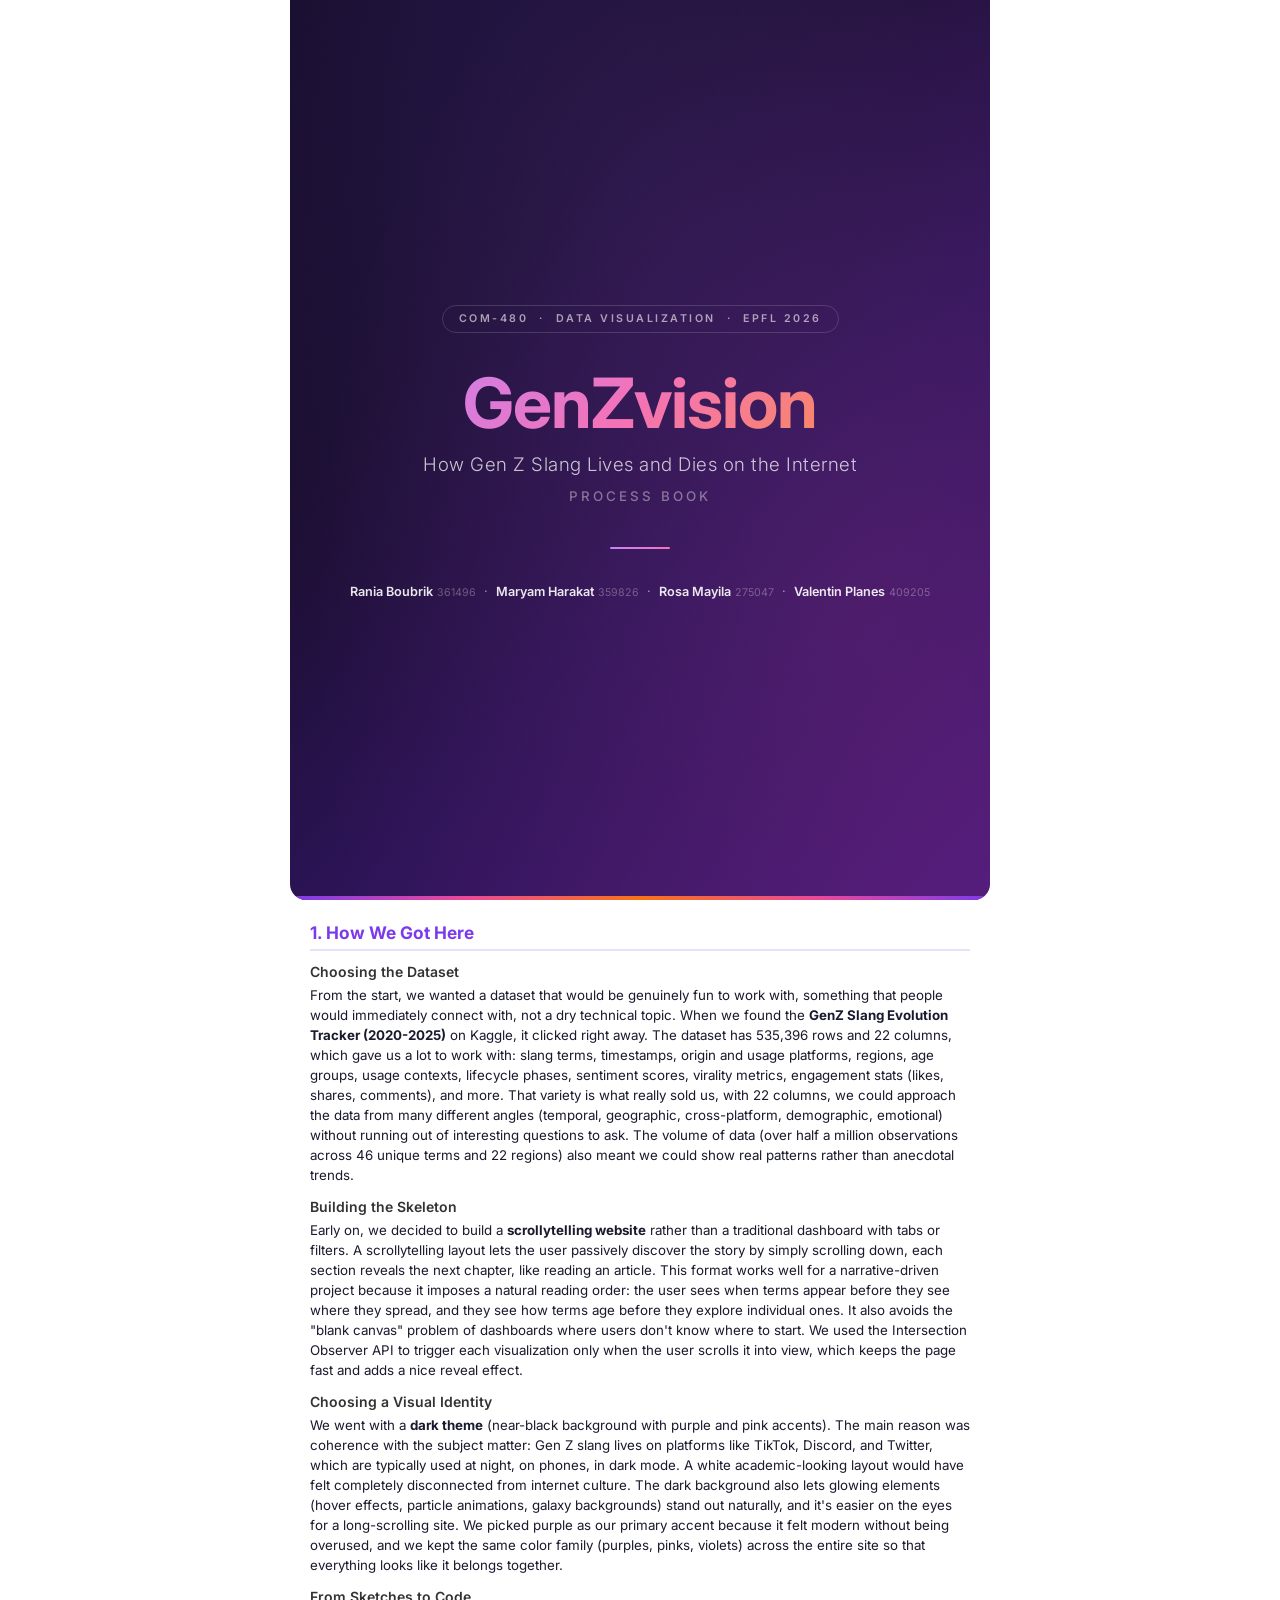
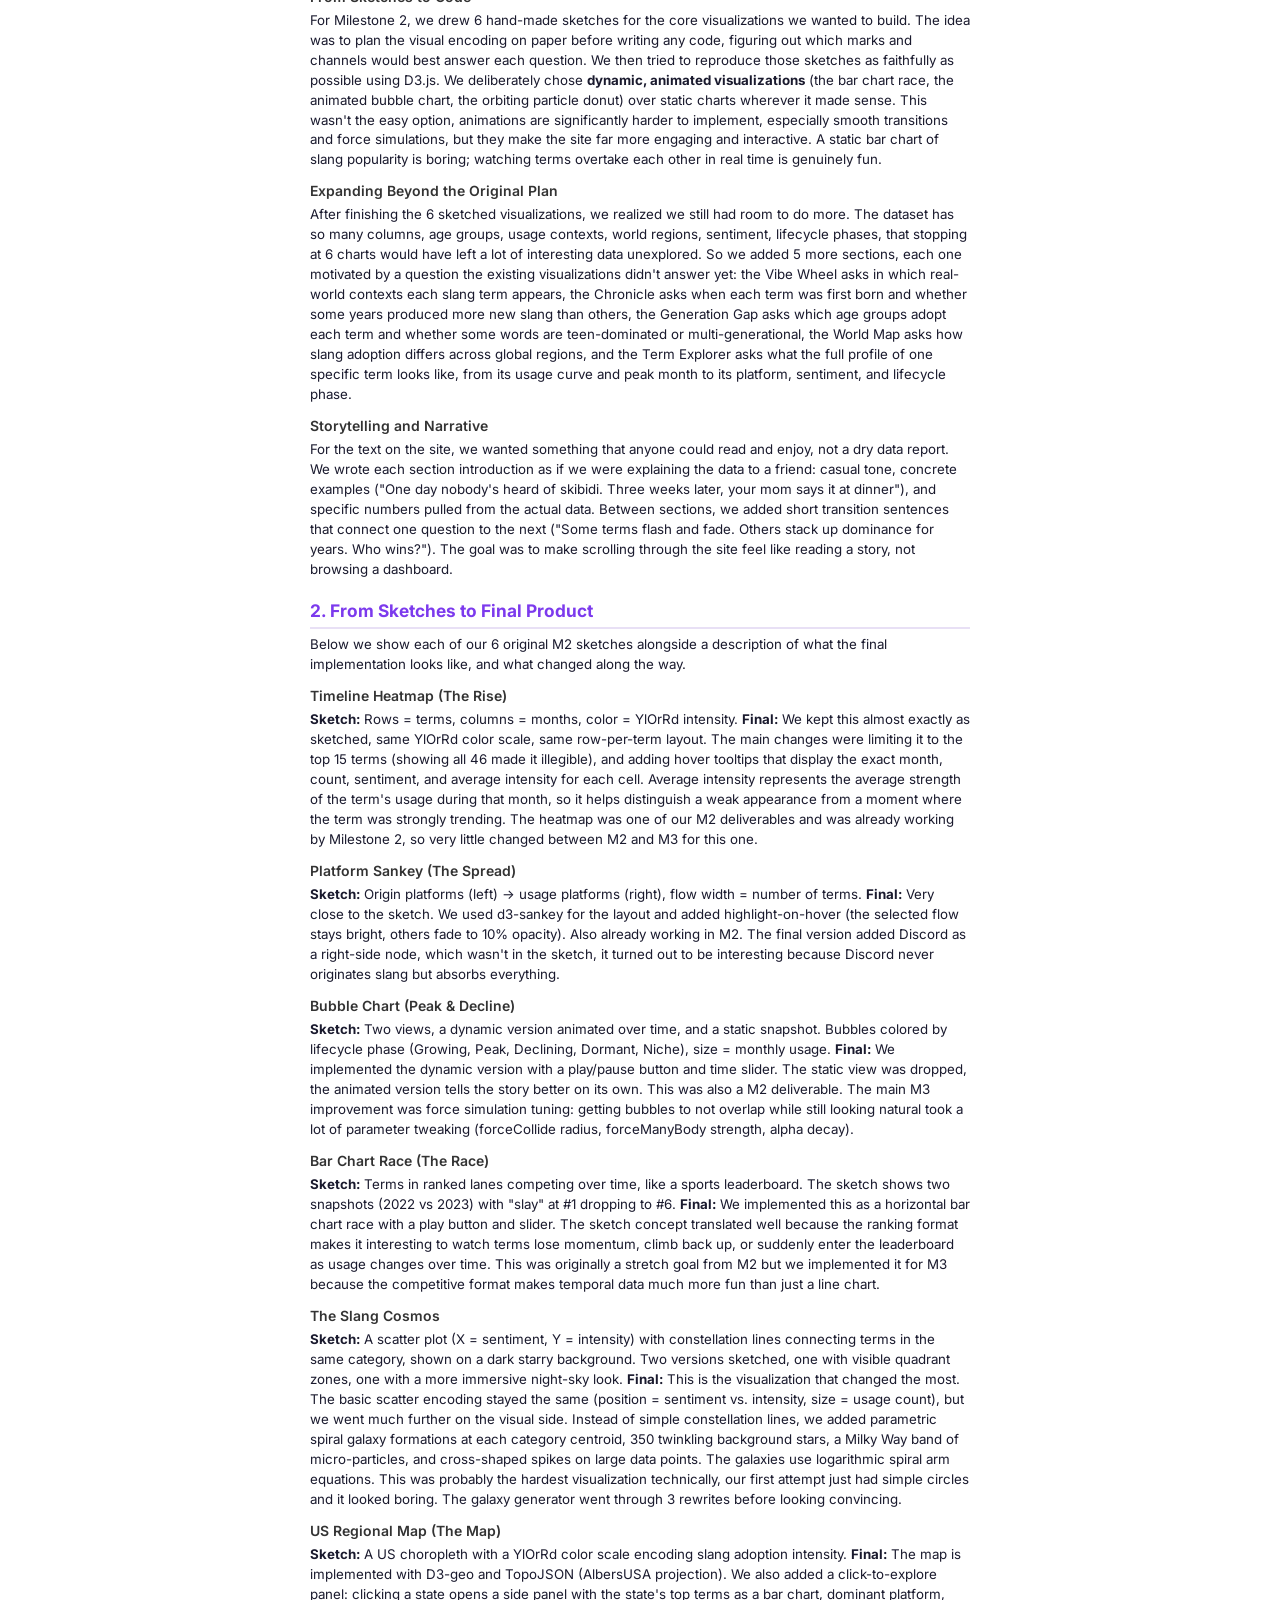
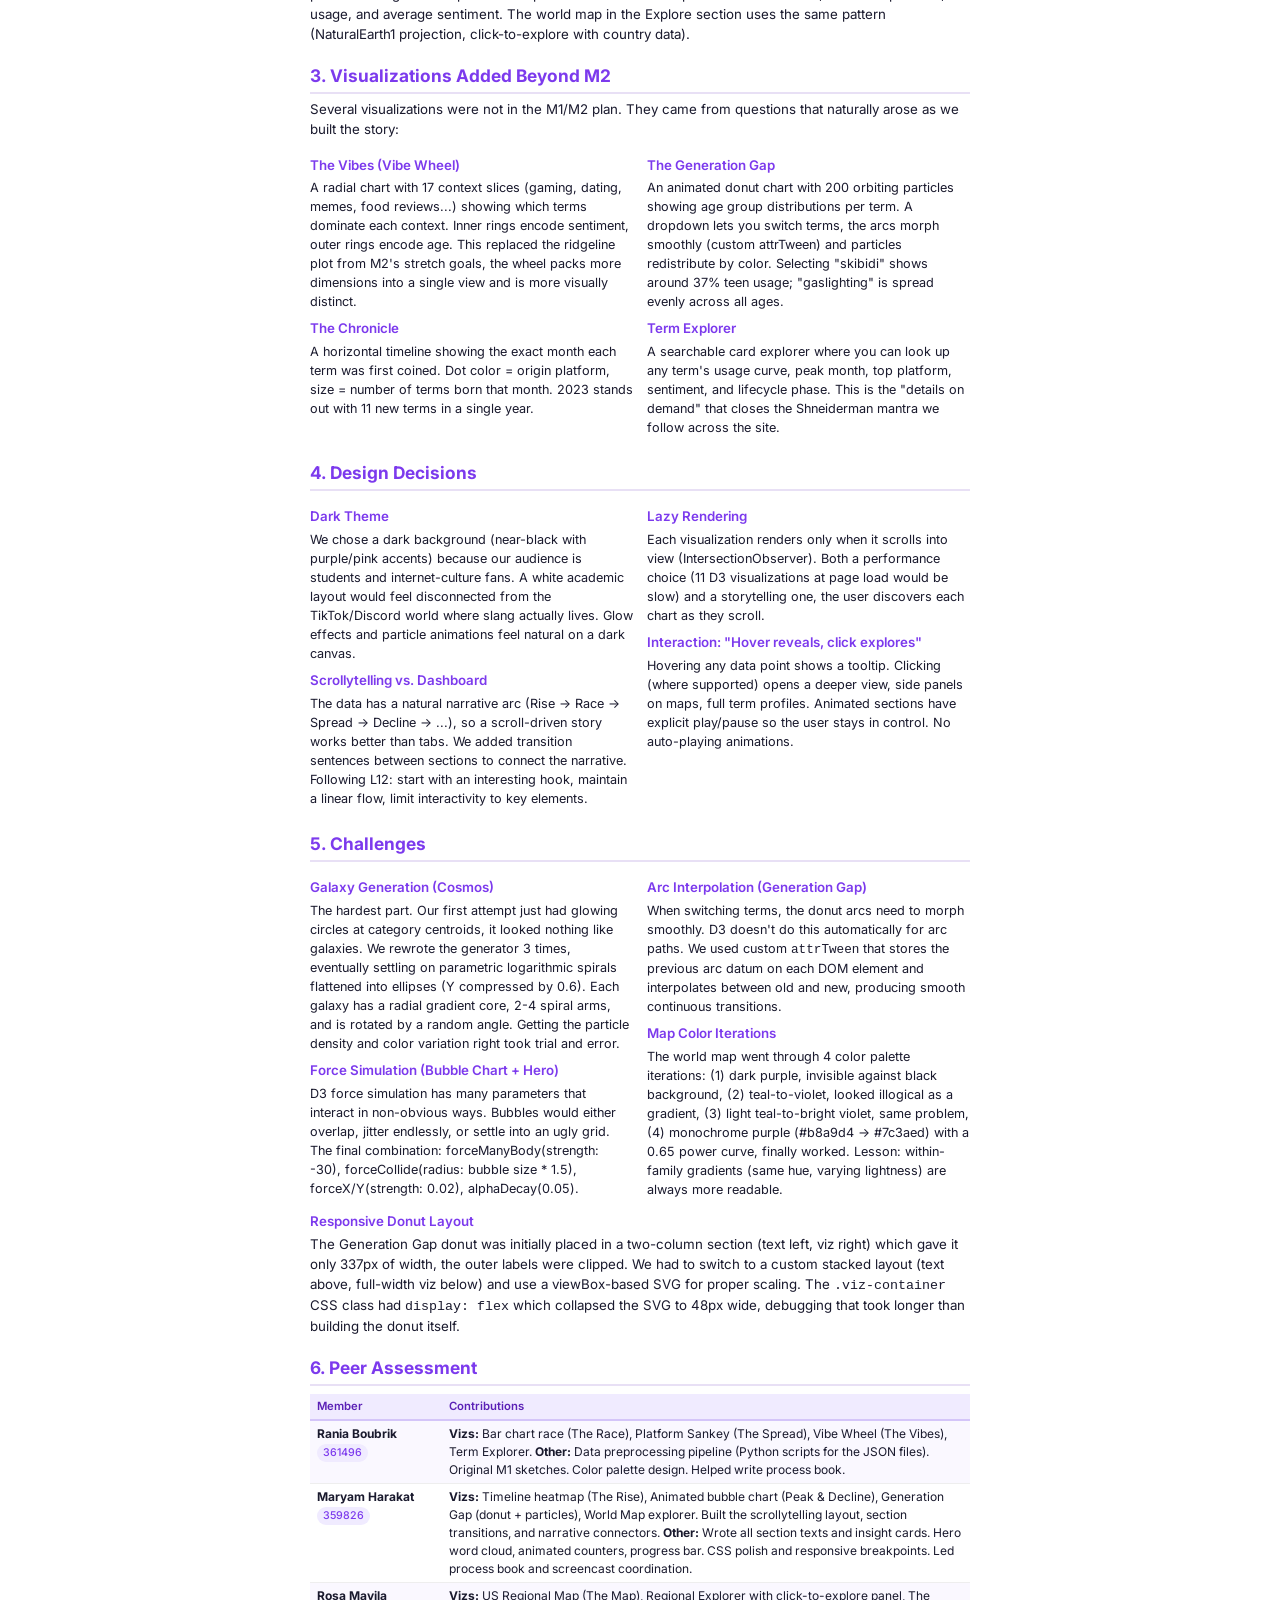
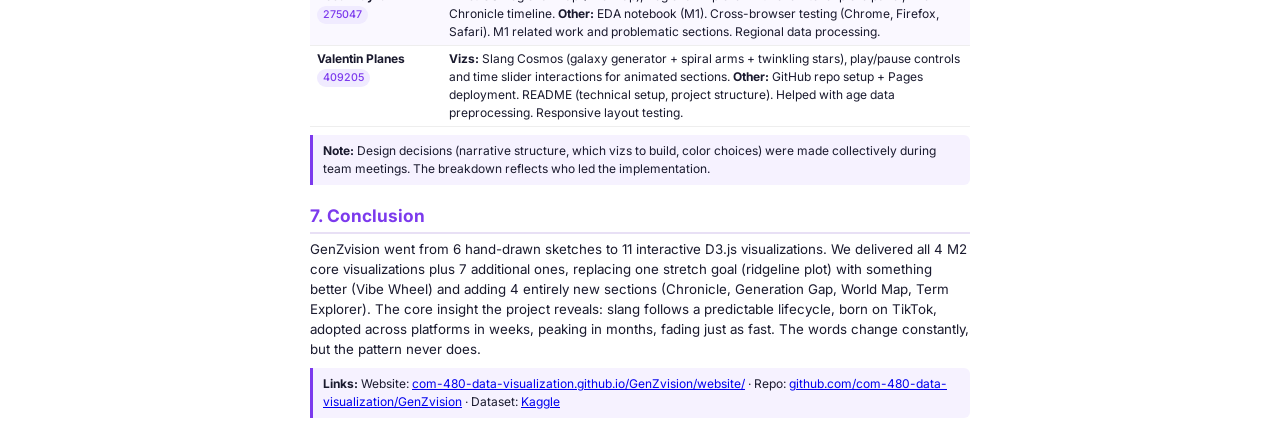
==== commit 97791515: "fix(process-book)" ====
--- a/process_book.html
+++ b/process_book.html
@@ -3,7 +3,7 @@
 <head>
     <meta charset="UTF-8">
     <meta name="viewport" content="width=device-width, initial-scale=1.0">
-    <title>GenZvision — Process Book</title>
+    <title>GenZvision - Process Book</title>
     <style>
         @import url('https://fonts.googleapis.com/css2?family=Inter:wght@300;400;500;600;700&display=swap');
         * { margin: 0; padding: 0; box-sizing: border-box; }
@@ -211,50 +211,44 @@
 <h2>1. How We Got Here</h2>
 
 <h3>Choosing the Dataset</h3>
-<p>From the start, we wanted a dataset that would be genuinely fun to work with — something that people would immediately connect with, not a dry technical topic. When we found the <strong>GenZ Slang Evolution Tracker (2020–2025)</strong> on Kaggle, it clicked right away. The dataset has 535,396 rows and 22 columns, which gave us a lot to work with: slang terms, timestamps, origin and usage platforms, regions, age groups, usage contexts, lifecycle phases, sentiment scores, virality metrics, engagement stats (likes, shares, comments), and more. That variety is what really sold us — with 22 columns, we could approach the data from many different angles (temporal, geographic, cross-platform, demographic, emotional) without running out of interesting questions to ask. The volume of data (over half a million observations across 46 unique terms and 22 regions) also meant we could show real patterns rather than anecdotal trends.</p>
+<p>From the start, we wanted a dataset that would be genuinely fun to work with, something that people would immediately connect with, not a dry technical topic. When we found the <strong>GenZ Slang Evolution Tracker (2020-2025)</strong> on Kaggle, it clicked right away. The dataset has 535,396 rows and 22 columns, which gave us a lot to work with: slang terms, timestamps, origin and usage platforms, regions, age groups, usage contexts, lifecycle phases, sentiment scores, virality metrics, engagement stats (likes, shares, comments), and more. That variety is what really sold us, with 22 columns, we could approach the data from many different angles (temporal, geographic, cross-platform, demographic, emotional) without running out of interesting questions to ask. The volume of data (over half a million observations across 46 unique terms and 22 regions) also meant we could show real patterns rather than anecdotal trends.</p>
 
 <h3>Building the Skeleton</h3>
-<p>Early on, we decided to build a <strong>scrollytelling website</strong> rather than a traditional dashboard with tabs or filters. A scrollytelling layout lets the user passively discover the story by simply scrolling down — each section reveals the next chapter, like reading an article. This format works well for a narrative-driven project because it imposes a natural reading order: the user sees when terms appear before they see where they spread, and they see how terms age before they explore individual ones. It also avoids the "blank canvas" problem of dashboards where users don't know where to start. We used the Intersection Observer API to trigger each visualization only when the user scrolls it into view, which keeps the page fast and adds a nice reveal effect.</p>
+<p>Early on, we decided to build a <strong>scrollytelling website</strong> rather than a traditional dashboard with tabs or filters. A scrollytelling layout lets the user passively discover the story by simply scrolling down, each section reveals the next chapter, like reading an article. This format works well for a narrative-driven project because it imposes a natural reading order: the user sees when terms appear before they see where they spread, and they see how terms age before they explore individual ones. It also avoids the "blank canvas" problem of dashboards where users don't know where to start. We used the Intersection Observer API to trigger each visualization only when the user scrolls it into view, which keeps the page fast and adds a nice reveal effect.</p>
 
 <h3>Choosing a Visual Identity</h3>
 <p>We went with a <strong>dark theme</strong> (near-black background with purple and pink accents). The main reason was coherence with the subject matter: Gen Z slang lives on platforms like TikTok, Discord, and Twitter, which are typically used at night, on phones, in dark mode. A white academic-looking layout would have felt completely disconnected from internet culture. The dark background also lets glowing elements (hover effects, particle animations, galaxy backgrounds) stand out naturally, and it's easier on the eyes for a long-scrolling site. We picked purple as our primary accent because it felt modern without being overused, and we kept the same color family (purples, pinks, violets) across the entire site so that everything looks like it belongs together.</p>
 
 <h3>From Sketches to Code</h3>
-<p>For Milestone 2, we drew 6 hand-made sketches for the core visualizations we wanted to build. The idea was to plan the visual encoding on paper before writing any code — figuring out which marks and channels would best answer each question. We then tried to reproduce those sketches as faithfully as possible using D3.js. We deliberately chose <strong>dynamic, animated visualizations</strong> (the bar chart race, the animated bubble chart, the orbiting particle donut) over static charts wherever it made sense. This wasn't the easy option — animations are significantly harder to implement, especially smooth transitions and force simulations — but they make the site far more engaging and interactive. A static bar chart of slang popularity is boring; watching terms overtake each other in real time is genuinely fun.</p>
+<p>For Milestone 2, we drew 6 hand-made sketches for the core visualizations we wanted to build. The idea was to plan the visual encoding on paper before writing any code, figuring out which marks and channels would best answer each question. We then tried to reproduce those sketches as faithfully as possible using D3.js. We deliberately chose <strong>dynamic, animated visualizations</strong> (the bar chart race, the animated bubble chart, the orbiting particle donut) over static charts wherever it made sense. This wasn't the easy option, animations are significantly harder to implement, especially smooth transitions and force simulations, but they make the site far more engaging and interactive. A static bar chart of slang popularity is boring; watching terms overtake each other in real time is genuinely fun.</p>
 
 <h3>Expanding Beyond the Original Plan</h3>
-<p>After finishing the 6 sketched visualizations, we realized we still had room to do more. The dataset has so many columns — age groups, usage contexts, world regions, sentiment, lifecycle phases — that stopping at 6 charts would have left a lot of interesting data unexplored. So we added 5 more sections: the Vibe Wheel (which contexts use which slang), the Chronicle (when each term was born), the Generation Gap (age demographics per term), the World Map (global slang adoption), and the Term Explorer (individual term deep-dives). Each one was motivated by a specific question the existing visualizations didn't answer yet.</p>
+<p>After finishing the 6 sketched visualizations, we realized we still had room to do more. The dataset has so many columns, age groups, usage contexts, world regions, sentiment, lifecycle phases, that stopping at 6 charts would have left a lot of interesting data unexplored. So we added 5 more sections, each one motivated by a question the existing visualizations didn't answer yet: the Vibe Wheel asks in which real-world contexts each slang term appears, the Chronicle asks when each term was first born and whether some years produced more new slang than others, the Generation Gap asks which age groups adopt each term and whether some words are teen-dominated or multi-generational, the World Map asks how slang adoption differs across global regions, and the Term Explorer asks what the full profile of one specific term looks like, from its usage curve and peak month to its platform, sentiment, and lifecycle phase.</p>
 
 <h3>Storytelling and Narrative</h3>
-<p>For the text on the site, we wanted something that anyone could read and enjoy — not a dry data report. We wrote each section introduction as if we were explaining the data to a friend: casual tone, concrete examples ("One day nobody's heard of skibidi. Three weeks later, your mom says it at dinner"), and specific numbers pulled from the actual data. Between sections, we added short transition sentences that connect one question to the next ("Some terms flash and fade. Others stack up dominance for years. Who wins?"). The goal was to make scrolling through the site feel like reading a story, not browsing a dashboard.</p>
+<p>For the text on the site, we wanted something that anyone could read and enjoy, not a dry data report. We wrote each section introduction as if we were explaining the data to a friend: casual tone, concrete examples ("One day nobody's heard of skibidi. Three weeks later, your mom says it at dinner"), and specific numbers pulled from the actual data. Between sections, we added short transition sentences that connect one question to the next ("Some terms flash and fade. Others stack up dominance for years. Who wins?"). The goal was to make scrolling through the site feel like reading a story, not browsing a dashboard.</p>
 
 <!-- 2. FROM SKETCHES TO FINAL -->
 <h2>2. From Sketches to Final Product</h2>
 <p>Below we show each of our 6 original M2 sketches alongside a description of what the final implementation looks like, and what changed along the way.</p>
 
 <h3>Timeline Heatmap (The Rise)</h3>
-<div class="sketch-single"><img src="data/sketches/sketch_timeline_heatmap.jpg"></div>
-<p><strong>Sketch:</strong> Rows = terms, columns = months, color = YlOrRd intensity. <strong>Final:</strong> We kept this almost exactly as sketched — same YlOrRd color scale, same row-per-term layout. The main changes were limiting it to the top 15 terms (showing all 46 made it illegible), and adding hover tooltips that display the exact month, count, and sentiment for each cell. The heatmap was one of our M2 deliverables and was already working by Milestone 2, so very little changed between M2 and M3 for this one.</p>
+<p><strong>Sketch:</strong> Rows = terms, columns = months, color = YlOrRd intensity. <strong>Final:</strong> We kept this almost exactly as sketched, same YlOrRd color scale, same row-per-term layout. The main changes were limiting it to the top 15 terms (showing all 46 made it illegible), and adding hover tooltips that display the exact month, count, sentiment, and average intensity for each cell. Average intensity represents the average strength of the term's usage during that month, so it helps distinguish a weak appearance from a moment where the term was strongly trending. The heatmap was one of our M2 deliverables and was already working by Milestone 2, so very little changed between M2 and M3 for this one.</p>
 
 <h3>Platform Sankey (The Spread)</h3>
-<div class="sketch-single"><img src="data/sketches/sketch_sankey.jpg"></div>
-<p><strong>Sketch:</strong> Origin platforms (left) &rarr; usage platforms (right), flow width = number of terms. <strong>Final:</strong> Very close to the sketch. We used d3-sankey for the layout and added highlight-on-hover (the selected flow stays bright, others fade to 10% opacity). Also already working in M2. The final version added Discord as a right-side node, which wasn't in the sketch — it turned out to be interesting because Discord never originates slang but absorbs everything.</p>
+<p><strong>Sketch:</strong> Origin platforms (left) &rarr; usage platforms (right), flow width = number of terms. <strong>Final:</strong> Very close to the sketch. We used d3-sankey for the layout and added highlight-on-hover (the selected flow stays bright, others fade to 10% opacity). Also already working in M2. The final version added Discord as a right-side node, which wasn't in the sketch, it turned out to be interesting because Discord never originates slang but absorbs everything.</p>
 
 <h3>Bubble Chart (Peak & Decline)</h3>
-<div class="sketch-single"><img src="data/sketches/sketch_bubble_chart.jpg"></div>
-<p><strong>Sketch:</strong> Two views — a dynamic version animated over time, and a static snapshot. Bubbles colored by lifecycle phase (Growing, Peak, Declining, Dormant, Niche), size = monthly usage. <strong>Final:</strong> We implemented the dynamic version with a play/pause button and time slider. The static view was dropped — the animated version tells the story better on its own. This was also a M2 deliverable. The main M3 improvement was force simulation tuning: getting bubbles to not overlap while still looking natural took a lot of parameter tweaking (forceCollide radius, forceManyBody strength, alpha decay).</p>
+<p><strong>Sketch:</strong> Two views, a dynamic version animated over time, and a static snapshot. Bubbles colored by lifecycle phase (Growing, Peak, Declining, Dormant, Niche), size = monthly usage. <strong>Final:</strong> We implemented the dynamic version with a play/pause button and time slider. The static view was dropped, the animated version tells the story better on its own. This was also a M2 deliverable. The main M3 improvement was force simulation tuning: getting bubbles to not overlap while still looking natural took a lot of parameter tweaking (forceCollide radius, forceManyBody strength, alpha decay).</p>
 
 <h3>Bar Chart Race (The Race)</h3>
-<div class="sketch-single"><img src="data/sketches/sketch_bubble_race.jpg"></div>
-<p><strong>Sketch:</strong> Terms in ranked lanes competing over time, like a sports leaderboard. The sketch shows two snapshots (2022 vs 2023) with "slay" at #1 dropping to #6. <strong>Final:</strong> We implemented this as a horizontal bar chart race with a play button and slider. The sketch concept translated well — watching "sigma" overtake "slay" around mid-2023 is one of the most engaging moments on the site. This was originally a stretch goal from M2 but we implemented it for M3 because the competitive format makes temporal data much more fun than just a line chart.</p>
+<p><strong>Sketch:</strong> Terms in ranked lanes competing over time, like a sports leaderboard. The sketch shows two snapshots (2022 vs 2023) with "slay" at #1 dropping to #6. <strong>Final:</strong> We implemented this as a horizontal bar chart race with a play button and slider. The sketch concept translated well because the ranking format makes it interesting to watch terms lose momentum, climb back up, or suddenly enter the leaderboard as usage changes over time. This was originally a stretch goal from M2 but we implemented it for M3 because the competitive format makes temporal data much more fun than just a line chart.</p>
 
 <h3>The Slang Cosmos</h3>
-<div class="sketch-single"><img src="data/sketches/sketch_constellation_sentiment.jpg"></div>
-<p><strong>Sketch:</strong> A scatter plot (X = sentiment, Y = intensity) with constellation lines connecting terms in the same category, shown on a dark starry background. Two versions sketched — one with visible quadrant zones, one with a more immersive night-sky look. <strong>Final:</strong> This is the visualization that changed the most. The basic scatter encoding stayed the same (position = sentiment vs. intensity, size = usage count), but we went much further on the visual side. Instead of simple constellation lines, we added parametric spiral galaxy formations at each category centroid, 350 twinkling background stars, a Milky Way band of micro-particles, and cross-shaped spikes on large data points. The galaxies use logarithmic spiral arm equations. This was probably the hardest visualization technically — our first attempt just had simple circles and it looked boring. The galaxy generator went through 3 rewrites before looking convincing.</p>
+<p><strong>Sketch:</strong> A scatter plot (X = sentiment, Y = intensity) with constellation lines connecting terms in the same category, shown on a dark starry background. Two versions sketched, one with visible quadrant zones, one with a more immersive night-sky look. <strong>Final:</strong> This is the visualization that changed the most. The basic scatter encoding stayed the same (position = sentiment vs. intensity, size = usage count), but we went much further on the visual side. Instead of simple constellation lines, we added parametric spiral galaxy formations at each category centroid, 350 twinkling background stars, a Milky Way band of micro-particles, and cross-shaped spikes on large data points. The galaxies use logarithmic spiral arm equations. This was probably the hardest visualization technically, our first attempt just had simple circles and it looked boring. The galaxy generator went through 3 rewrites before looking convincing.</p>
 
 <h3>US Regional Map (The Map)</h3>
-<div class="sketch-single"><img src="data/sketches/sketch_choropleth.jpg"></div>
-<p><strong>Sketch:</strong> A US choropleth with a YlOrRd color scale encoding slang adoption intensity. <strong>Final:</strong> The map is implemented with D3-geo and TopoJSON (AlbersUSA projection). We used a purple monochrome gradient instead of the YlOrRd from the sketch, to match our dark theme. We also added a click-to-explore panel: clicking a state opens a side panel with the state's top terms as a bar chart, dominant platform, and average sentiment. The world map in the Explore section uses the same pattern (NaturalEarth1 projection, click-to-explore with country data). Getting the map colors right was challenging — dark purple blended into the black background. We iterated through several palettes before settling on a light lavender (#b8a9d4) to deep violet (#7c3aed) gradient.</p>
+<p><strong>Sketch:</strong> A US choropleth with a YlOrRd color scale encoding slang adoption intensity. <strong>Final:</strong> The map is implemented with D3-geo and TopoJSON (AlbersUSA projection). We also added a click-to-explore panel: clicking a state opens a side panel with the state's top terms as a bar chart, dominant platform, usage, and average sentiment. The world map in the Explore section uses the same pattern (NaturalEarth1 projection, click-to-explore with country data).</p>
 
 <!-- 3. VISUALIZATIONS NOT IN ORIGINAL PLAN -->
 <h2>3. Visualizations Added Beyond M2</h2>
@@ -263,14 +257,14 @@
 <div class="two-col">
 <div>
 <h4>The Vibes (Vibe Wheel)</h4>
-<p>A radial chart with 17 context slices (gaming, dating, memes, food reviews...) showing which terms dominate each context. Inner rings encode sentiment, outer rings encode age. This replaced the ridgeline plot from M2's stretch goals — the wheel packs more dimensions into a single view and is more visually distinct.</p>
+<p>A radial chart with 17 context slices (gaming, dating, memes, food reviews...) showing which terms dominate each context. Inner rings encode sentiment, outer rings encode age. This replaced the ridgeline plot from M2's stretch goals, the wheel packs more dimensions into a single view and is more visually distinct.</p>
 
 <h4>The Chronicle</h4>
 <p>A horizontal timeline showing the exact month each term was first coined. Dot color = origin platform, size = number of terms born that month. 2023 stands out with 11 new terms in a single year.</p>
 </div>
 <div>
 <h4>The Generation Gap</h4>
-<p>An animated donut chart with 200 orbiting particles showing age group distributions per term. A dropdown lets you switch terms — the arcs morph smoothly (custom attrTween) and particles redistribute by color. Selecting "skibidi" shows ~42% teen usage; "gaslighting" is spread evenly across all ages.</p>
+<p>An animated donut chart with 200 orbiting particles showing age group distributions per term. A dropdown lets you switch terms, the arcs morph smoothly (custom attrTween) and particles redistribute by color. Selecting "skibidi" shows around 37% teen usage; "gaslighting" is spread evenly across all ages.</p>
 
 <h4>Term Explorer</h4>
 <p>A searchable card explorer where you can look up any term's usage curve, peak month, top platform, sentiment, and lifecycle phase. This is the "details on demand" that closes the Shneiderman mantra we follow across the site.</p>
@@ -290,10 +284,10 @@
 </div>
 <div>
 <h4>Lazy Rendering</h4>
-<p>Each visualization renders only when it scrolls into view (IntersectionObserver). Both a performance choice (11 D3 visualizations at page load would be slow) and a storytelling one — the user discovers each chart as they scroll.</p>
+<p>Each visualization renders only when it scrolls into view (IntersectionObserver). Both a performance choice (11 D3 visualizations at page load would be slow) and a storytelling one, the user discovers each chart as they scroll.</p>
 
 <h4>Interaction: "Hover reveals, click explores"</h4>
-<p>Hovering any data point shows a tooltip. Clicking (where supported) opens a deeper view — side panels on maps, full term profiles. Animated sections have explicit play/pause so the user stays in control. No auto-playing animations.</p>
+<p>Hovering any data point shows a tooltip. Clicking (where supported) opens a deeper view, side panels on maps, full term profiles. Animated sections have explicit play/pause so the user stays in control. No auto-playing animations.</p>
 </div>
 </div>
 
@@ -303,7 +297,7 @@
 <div class="two-col">
 <div>
 <h4>Galaxy Generation (Cosmos)</h4>
-<p>The hardest part. Our first attempt just had glowing circles at category centroids — it looked nothing like galaxies. We rewrote the generator 3 times, eventually settling on parametric logarithmic spirals flattened into ellipses (Y compressed by 0.6). Each galaxy has a radial gradient core, 2-4 spiral arms, and is rotated by a random angle. Getting the particle density and color variation right took trial and error.</p>
+<p>The hardest part. Our first attempt just had glowing circles at category centroids, it looked nothing like galaxies. We rewrote the generator 3 times, eventually settling on parametric logarithmic spirals flattened into ellipses (Y compressed by 0.6). Each galaxy has a radial gradient core, 2-4 spiral arms, and is rotated by a random angle. Getting the particle density and color variation right took trial and error.</p>
 
 <h4>Force Simulation (Bubble Chart + Hero)</h4>
 <p>D3 force simulation has many parameters that interact in non-obvious ways. Bubbles would either overlap, jitter endlessly, or settle into an ugly grid. The final combination: forceManyBody(strength: -30), forceCollide(radius: bubble size * 1.5), forceX/Y(strength: 0.02), alphaDecay(0.05).</p>
@@ -313,12 +307,12 @@
 <p>When switching terms, the donut arcs need to morph smoothly. D3 doesn't do this automatically for arc paths. We used custom <code>attrTween</code> that stores the previous arc datum on each DOM element and interpolates between old and new, producing smooth continuous transitions.</p>
 
 <h4>Map Color Iterations</h4>
-<p>The world map went through 4 color palette iterations: (1) dark purple — invisible against black background, (2) teal-to-violet — looked illogical as a gradient, (3) light teal-to-bright violet — same problem, (4) monochrome purple (#b8a9d4 &rarr; #7c3aed) with a 0.65 power curve — finally worked. Lesson: within-family gradients (same hue, varying lightness) are always more readable.</p>
+<p>The world map went through 4 color palette iterations: (1) dark purple, invisible against black background, (2) teal-to-violet, looked illogical as a gradient, (3) light teal-to-bright violet, same problem, (4) monochrome purple (#b8a9d4 &rarr; #7c3aed) with a 0.65 power curve, finally worked. Lesson: within-family gradients (same hue, varying lightness) are always more readable.</p>
 </div>
 </div>
 
 <h4>Responsive Donut Layout</h4>
-<p>The Generation Gap donut was initially placed in a two-column section (text left, viz right) which gave it only 337px of width — the outer labels were clipped. We had to switch to a custom stacked layout (text above, full-width viz below) and use a viewBox-based SVG for proper scaling. The <code>.viz-container</code> CSS class had <code>display: flex</code> which collapsed the SVG to 48px wide — debugging that took longer than building the donut itself.</p>
+<p>The Generation Gap donut was initially placed in a two-column section (text left, viz right) which gave it only 337px of width, the outer labels were clipped. We had to switch to a custom stacked layout (text above, full-width viz below) and use a viewBox-based SVG for proper scaling. The <code>.viz-container</code> CSS class had <code>display: flex</code> which collapsed the SVG to 48px wide, debugging that took longer than building the donut itself.</p>
 
 <!-- 6. PEER ASSESSMENT -->
 <h2>6. Peer Assessment</h2>
@@ -348,7 +342,7 @@
 
 <!-- 7. CONCLUSION -->
 <h2>7. Conclusion</h2>
-<p>GenZvision went from 6 hand-drawn sketches to 11 interactive D3.js visualizations. We delivered all 4 M2 core visualizations plus 7 additional ones, replacing one stretch goal (ridgeline plot) with something better (Vibe Wheel) and adding 4 entirely new sections (Chronicle, Generation Gap, World Map, Term Explorer). The core insight the project reveals: slang follows a predictable lifecycle — born on TikTok, adopted across platforms in weeks, peaking in months, fading just as fast. The words change constantly, but the pattern never does.</p>
+<p>GenZvision went from 6 hand-drawn sketches to 11 interactive D3.js visualizations. We delivered all 4 M2 core visualizations plus 7 additional ones, replacing one stretch goal (ridgeline plot) with something better (Vibe Wheel) and adding 4 entirely new sections (Chronicle, Generation Gap, World Map, Term Explorer). The core insight the project reveals: slang follows a predictable lifecycle, born on TikTok, adopted across platforms in weeks, peaking in months, fading just as fast. The words change constantly, but the pattern never does.</p>
 
 <div class="highlight-box">
     <strong>Links:</strong>
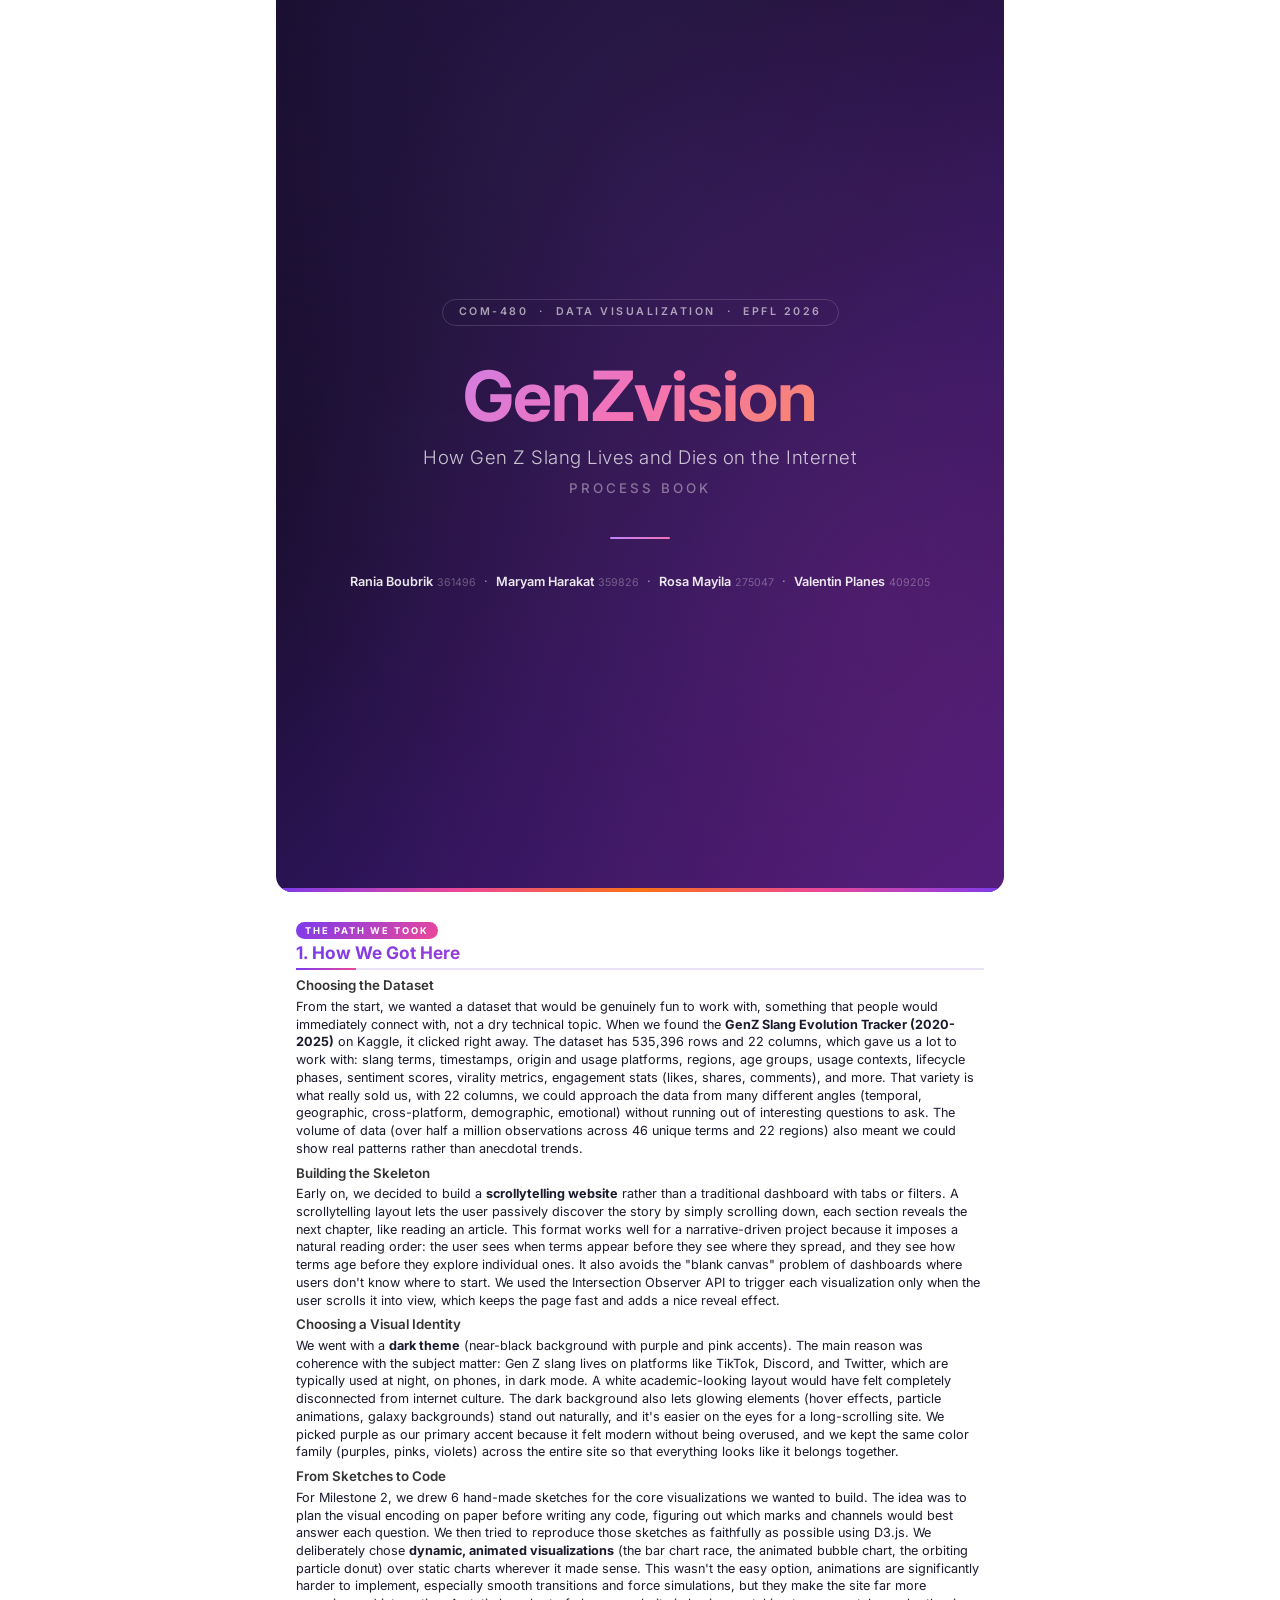
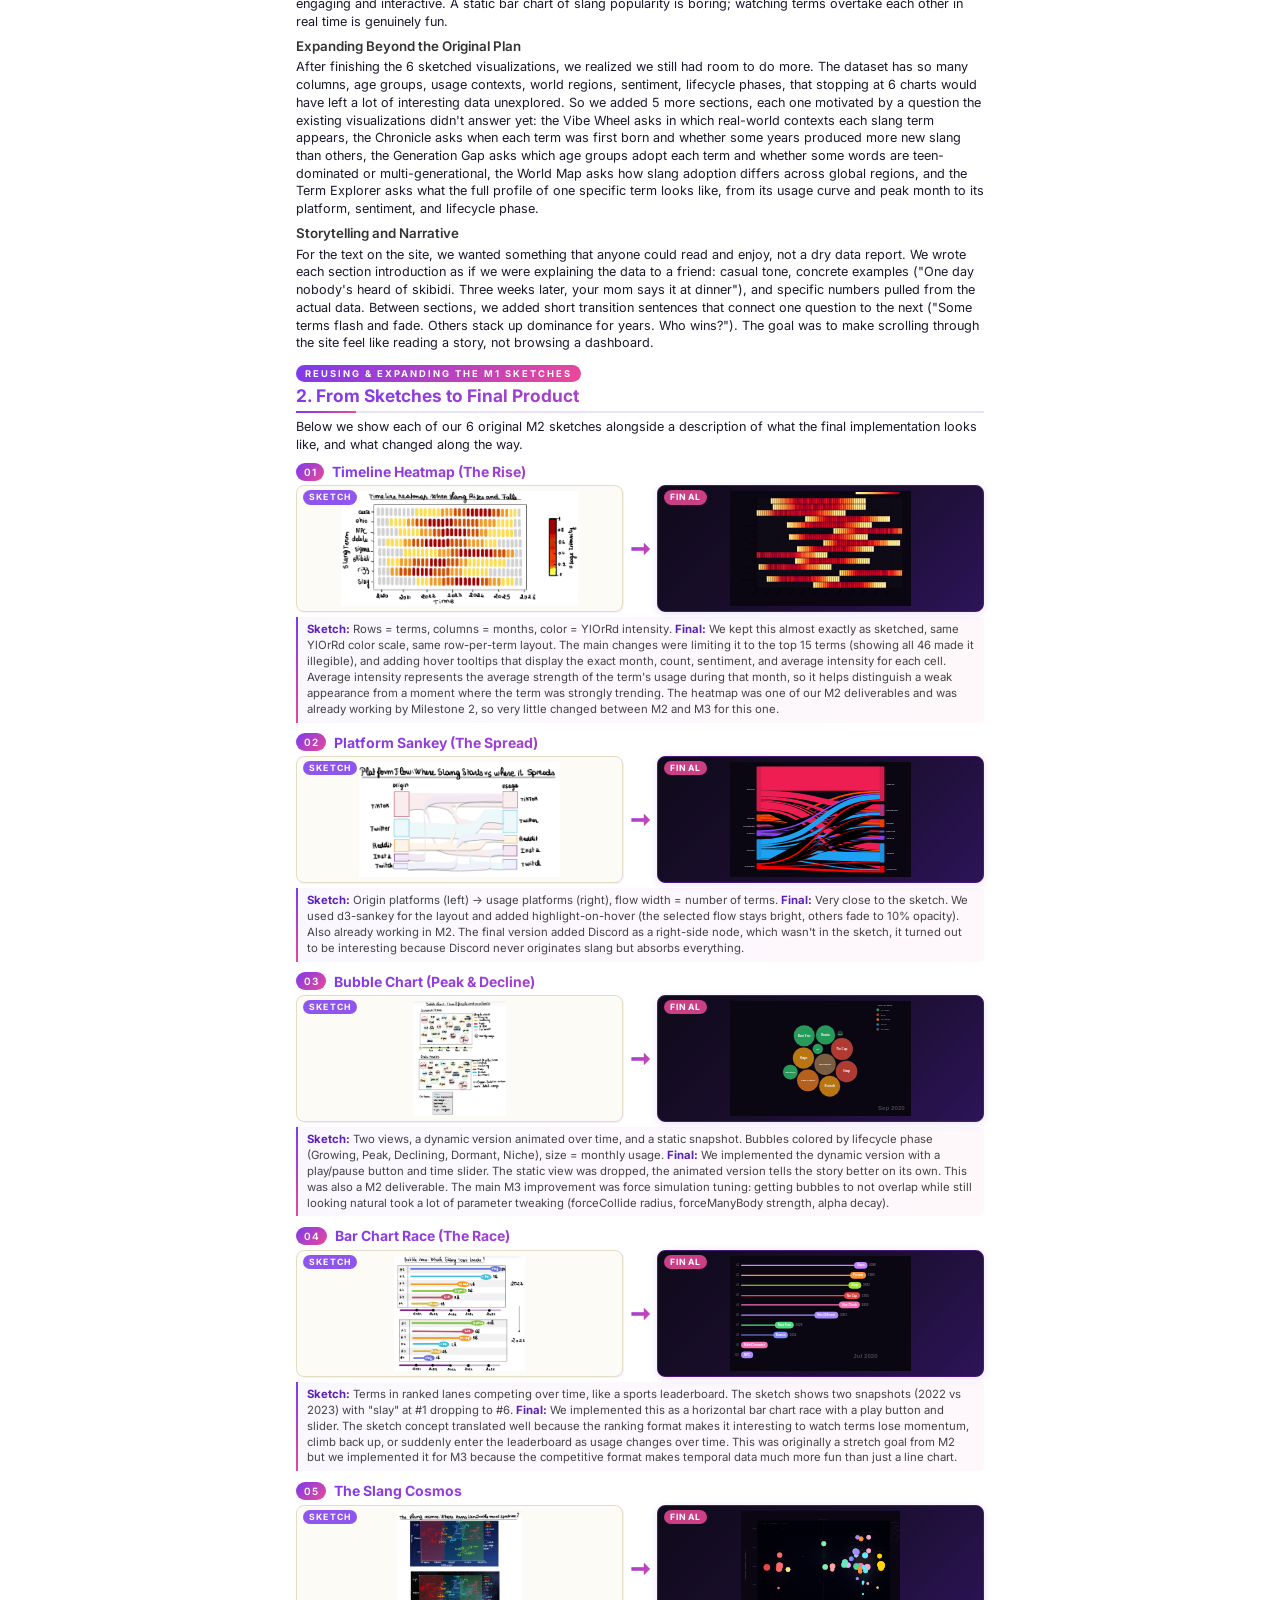
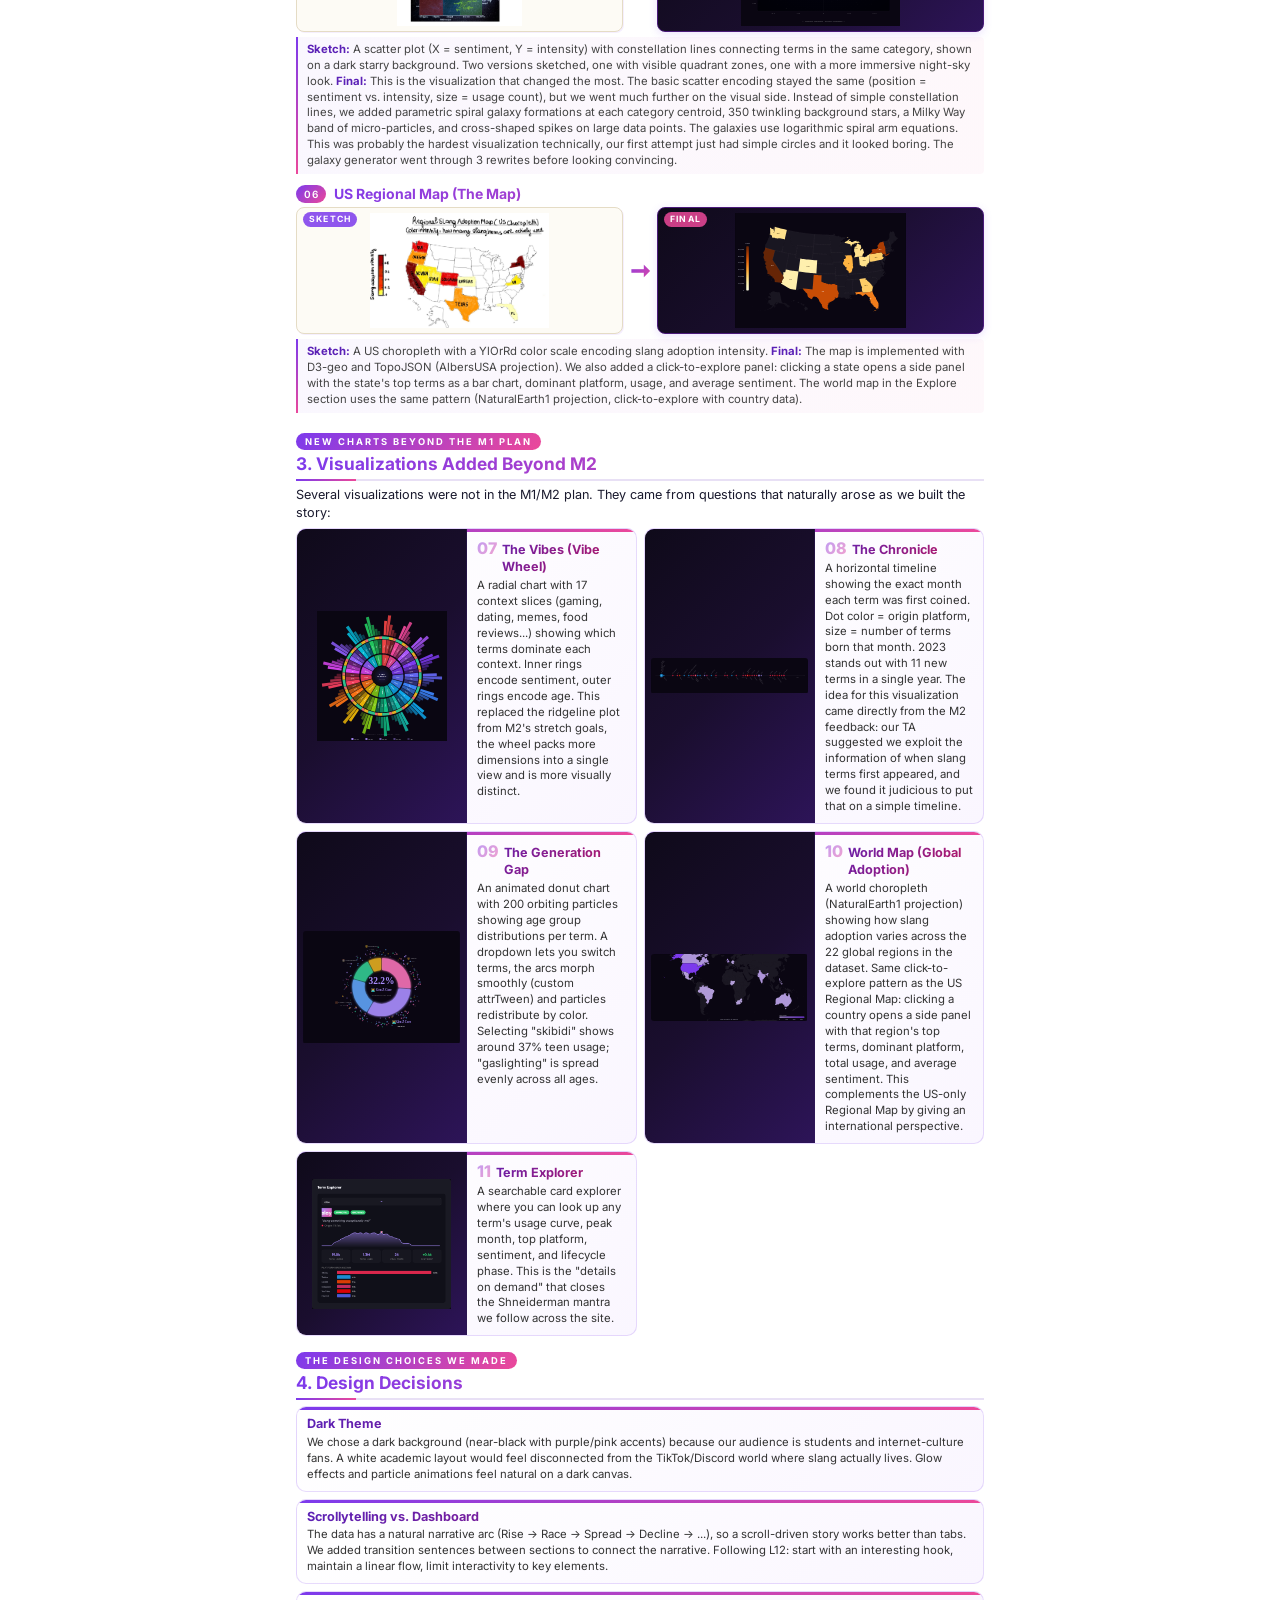
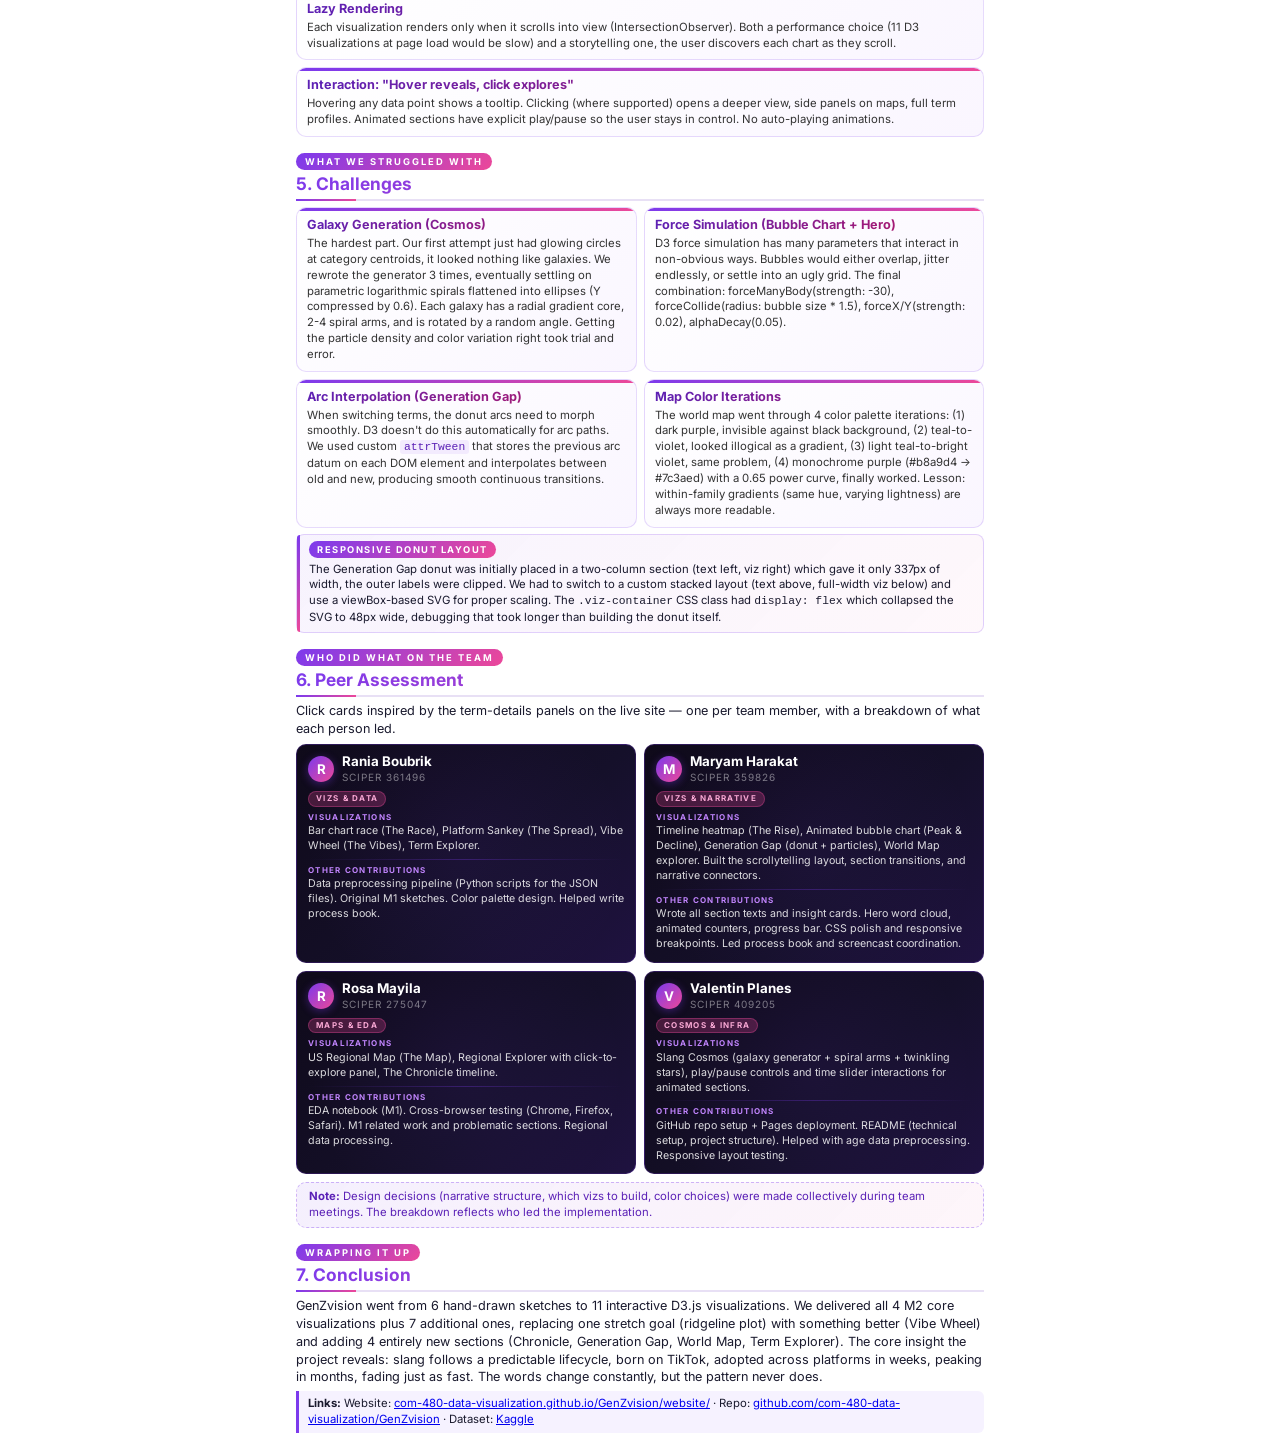
==== commit 0dd8b677: "improve process book, add screenshots" ====
--- a/process_book.html
+++ b/process_book.html
@@ -10,13 +10,13 @@
         body {
             font-family: 'Inter', sans-serif;
             color: #1a1a2e;
-            line-height: 1.5;
+            line-height: 1.4;
             background: #fff;
-            font-size: 10pt;
-        }
-        @page { size: A4; margin: 1.5cm 1.8cm; }
+            font-size: 9.5pt;
+        }
+        @page { size: A4; margin: 1cm 1.4cm; }
         @page :first { margin: 0; }
-        .content { max-width: 700px; margin: 0 auto; padding: 16px 20px; }
+        .content { max-width: 720px; margin: 0 auto; padding: 8px 16px; }
 
         /* Cover */
         .cover {
@@ -121,26 +121,49 @@
         }
 
         h2 {
-            font-size: 13pt; font-weight: 700; color: #7c3aed;
-            margin: 18px 0 6px; padding-bottom: 3px;
+            font-size: 13pt; font-weight: 700;
+            background: linear-gradient(135deg, #7c3aed, #ec4899);
+            -webkit-background-clip: text; -webkit-text-fill-color: transparent;
+            background-clip: text; color: #7c3aed;
+            margin: 12px 0 5px; padding-bottom: 3px;
             border-bottom: 2px solid #e8e0f5;
             page-break-after: avoid;
+            position: relative;
+        }
+        h2::before {
+            content: ''; position: absolute; left: 0; bottom: -2px;
+            width: 60px; height: 2px;
+            background: linear-gradient(90deg, #7c3aed, #ec4899);
+        }
+        .section-kicker {
+            display: inline-block;
+            font-size: 7pt; font-weight: 700;
+            letter-spacing: 2px; text-transform: uppercase;
+            background: linear-gradient(135deg, #7c3aed, #ec4899);
+            color: white;
+            padding: 2px 9px; border-radius: 10px;
+            margin: 10px 0 0;
+            -webkit-print-color-adjust: exact; print-color-adjust: exact;
+            page-break-after: avoid;
+        }
+        .section-kicker + h2 {
+            margin-top: 2px;
         }
         h3 {
-            font-size: 10.5pt; font-weight: 600; color: #333;
-            margin: 10px 0 4px; page-break-after: avoid;
+            font-size: 10pt; font-weight: 600; color: #333;
+            margin: 6px 0 3px; page-break-after: avoid;
         }
         h4 {
-            font-size: 10pt; font-weight: 600; color: #7c3aed;
-            margin: 8px 0 3px; page-break-after: avoid;
-        }
-        p { margin-bottom: 5px; }
+            font-size: 9.5pt; font-weight: 600; color: #7c3aed;
+            margin: 5px 0 2px; page-break-after: avoid;
+        }
+        p { margin-bottom: 3px; }
         .small { font-size: 9pt; color: #666; }
 
         .highlight-box {
             background: #f6f2ff; border-left: 3px solid #7c3aed;
-            padding: 7px 10px; margin: 8px 0; border-radius: 0 6px 6px 0;
-            font-size: 9pt;
+            padding: 5px 9px; margin: 5px 0; border-radius: 0 6px 6px 0;
+            font-size: 8.5pt;
         }
         .two-col { display: grid; grid-template-columns: 1fr 1fr; gap: 14px; margin: 8px 0; }
         .two-col > div { font-size: 9.5pt; }
@@ -158,6 +181,329 @@
         .sketch-single img {
             max-width: 45%; display: block; margin: 6px auto;
             border-radius: 4px; border: 1px solid #ddd;
+        }
+
+        /* === BEFORE/AFTER CARDS === */
+        .ba-card {
+            margin: 8px 0 10px;
+            page-break-inside: avoid;
+            position: relative;
+        }
+        .ba-card-title {
+            font-size: 10.5pt; font-weight: 700;
+            background: linear-gradient(135deg, #7c3aed, #ec4899);
+            -webkit-background-clip: text; -webkit-text-fill-color: transparent;
+            background-clip: text; color: #7c3aed;
+            margin-bottom: 4px;
+            display: flex; align-items: center; gap: 8px;
+        }
+        .ba-card-title .badge {
+            font-size: 7.5pt; font-weight: 600;
+            background: linear-gradient(135deg, #7c3aed, #ec4899);
+            color: white;
+            -webkit-text-fill-color: white;
+            padding: 2px 8px; border-radius: 10px;
+            letter-spacing: 0.5px;
+        }
+        .ba-grid {
+            display: grid;
+            grid-template-columns: 1fr 24px 1fr;
+            gap: 5px;
+            align-items: center;
+            margin: 4px 0 5px;
+        }
+        .ba-pane {
+            position: relative;
+            border-radius: 8px;
+            overflow: hidden;
+            page-break-inside: avoid;
+        }
+        .ba-pane.sketch {
+            background: #fdfbf5;
+            border: 1px solid #e5dcc5;
+            padding: 5px;
+            box-shadow: 1px 1px 0 rgba(124, 58, 237, 0.08);
+            display: flex; align-items: center; justify-content: center;
+            min-height: 120px;
+        }
+        .ba-pane.sketch img {
+            width: 100%; max-height: 115px; object-fit: contain;
+            display: block; border-radius: 3px;
+        }
+        .ba-pane.final {
+            background: linear-gradient(135deg, #0f0a1a 0%, #1a0e2e 50%, #2d1458 100%);
+            border: 1px solid #4a1a7a;
+            padding: 5px;
+            box-shadow: 0 2px 8px rgba(124, 58, 237, 0.15);
+            -webkit-print-color-adjust: exact;
+            print-color-adjust: exact;
+            display: flex; align-items: center; justify-content: center;
+            min-height: 120px;
+        }
+        .ba-pane.final img, .ba-pane.final object {
+            width: 100%; max-height: 115px; object-fit: contain;
+            display: block; border-radius: 3px;
+        }
+        .ba-pane .label {
+            position: absolute;
+            top: 4px; left: 6px;
+            font-size: 6.5pt; font-weight: 700;
+            letter-spacing: 1.2px; text-transform: uppercase;
+            padding: 1px 6px; border-radius: 8px;
+            z-index: 2;
+        }
+        .ba-pane.sketch .label {
+            background: rgba(124, 58, 237, 0.85); color: #fff;
+            -webkit-print-color-adjust: exact; print-color-adjust: exact;
+        }
+        .ba-pane.final .label {
+            background: rgba(236, 72, 153, 0.85); color: #fff;
+            -webkit-print-color-adjust: exact; print-color-adjust: exact;
+        }
+        .ba-arrow {
+            display: flex; align-items: center; justify-content: center;
+            font-size: 18pt; font-weight: 700;
+            background: linear-gradient(135deg, #7c3aed, #ec4899);
+            -webkit-background-clip: text; -webkit-text-fill-color: transparent;
+            background-clip: text;
+        }
+        .ba-desc {
+            font-size: 8.5pt; color: #444;
+            line-height: 1.4;
+            padding: 5px 9px;
+            background: linear-gradient(90deg, rgba(124, 58, 237, 0.04), rgba(236, 72, 153, 0.04));
+            border-left: 2px solid;
+            border-image: linear-gradient(180deg, #7c3aed, #ec4899) 1;
+            border-radius: 0 4px 4px 0;
+            -webkit-print-color-adjust: exact; print-color-adjust: exact;
+        }
+        .ba-desc strong { color: #5b21b6; }
+
+        /* Decorative section divider */
+        .section-flair {
+            text-align: center;
+            margin: 4px 0 2px;
+            font-size: 7pt;
+            letter-spacing: 4px;
+            color: rgba(124, 58, 237, 0.4);
+        }
+
+        /* Stylish callout boxes */
+        .callout {
+            background: linear-gradient(135deg, rgba(124, 58, 237, 0.06), rgba(236, 72, 153, 0.04));
+            border: 1px solid rgba(124, 58, 237, 0.2);
+            border-radius: 8px;
+            padding: 6px 12px;
+            margin: 6px 0;
+            font-size: 8.5pt;
+            position: relative;
+            -webkit-print-color-adjust: exact; print-color-adjust: exact;
+        }
+        .callout::before {
+            content: ''; position: absolute;
+            left: 0; top: 0; bottom: 0; width: 3px;
+            background: linear-gradient(180deg, #7c3aed, #ec4899);
+            border-radius: 8px 0 0 8px;
+        }
+        .callout .label-tag {
+            display: inline-block;
+            font-size: 7pt; font-weight: 700;
+            letter-spacing: 1.5px; text-transform: uppercase;
+            background: linear-gradient(135deg, #7c3aed, #ec4899);
+            color: white;
+            padding: 2px 8px; border-radius: 10px;
+            margin-bottom: 4px;
+            -webkit-print-color-adjust: exact; print-color-adjust: exact;
+        }
+
+        /* Feature card grid (for sections 3, 4, 5) */
+        .feat-grid {
+            display: grid;
+            grid-template-columns: 1fr 1fr;
+            gap: 7px;
+            margin: 6px 0;
+        }
+        .feat-grid-single {
+            grid-template-columns: 1fr;
+        }
+        .feat-card {
+            background: linear-gradient(135deg, #ffffff 0%, #faf6ff 100%);
+            border: 1px solid rgba(124, 58, 237, 0.18);
+            border-radius: 10px;
+            padding: 7px 10px 8px;
+            position: relative;
+            page-break-inside: avoid;
+            -webkit-print-color-adjust: exact; print-color-adjust: exact;
+            overflow: hidden;
+        }
+        .feat-card::before {
+            content: ''; position: absolute;
+            top: 0; left: 0; right: 0; height: 3px;
+            background: linear-gradient(90deg, #7c3aed, #ec4899);
+        }
+        .feat-card-title {
+            font-size: 9.5pt; font-weight: 700;
+            background: linear-gradient(135deg, #5b21b6, #be185d);
+            -webkit-background-clip: text; -webkit-text-fill-color: transparent;
+            background-clip: text; color: #5b21b6;
+            margin-bottom: 2px; padding-top: 1px;
+            display: flex; align-items: baseline; gap: 5px;
+        }
+        .feat-card-title .num {
+            font-size: 12pt;
+            background: linear-gradient(135deg, #7c3aed, #ec4899);
+            -webkit-background-clip: text; -webkit-text-fill-color: transparent;
+            background-clip: text;
+            font-weight: 800;
+            opacity: 0.5;
+        }
+        .feat-card p { font-size: 8.5pt; line-height: 1.4; color: #333; margin: 0; }
+        .feat-card code {
+            font-size: 8.5pt;
+            background: rgba(124, 58, 237, 0.08);
+            color: #5b21b6;
+            padding: 1px 4px; border-radius: 3px;
+            font-family: 'SF Mono', Consolas, monospace;
+        }
+
+        /* Feature card with embedded final-viz preview */
+        .feat-card.with-img {
+            padding: 0;
+            overflow: hidden;
+            display: grid;
+            grid-template-columns: 170px 1fr;
+            gap: 0;
+        }
+        .feat-card.with-img .feat-img {
+            display: flex;
+            align-items: center;
+            justify-content: center;
+            background: linear-gradient(135deg, #0f0a1a 0%, #1a0e2e 50%, #2d1458 100%);
+            padding: 6px;
+            border-right: 1px solid rgba(124, 58, 237, 0.18);
+            -webkit-print-color-adjust: exact; print-color-adjust: exact;
+            min-height: 135px;
+        }
+        .feat-card.with-img .feat-img img {
+            width: 100%; max-height: 130px; object-fit: contain;
+            display: block; border-radius: 3px;
+        }
+        .feat-card.with-img .feat-img-label {
+            display: none;
+        }
+        .feat-card.with-img .feat-body {
+            padding: 7px 10px 8px;
+        }
+
+        /* === SITE-STYLE INFO CARDS (for peer assessment) === */
+        /* Mimics the click-to-explore cards on the live site */
+        .peer-grid {
+            display: grid;
+            grid-template-columns: 1fr 1fr;
+            gap: 8px;
+            margin: 6px 0;
+        }
+        .peer-card {
+            background: linear-gradient(135deg, #0f0a1a 0%, #15102a 60%, #1f1240 100%);
+            border: 1px solid rgba(124, 58, 237, 0.25);
+            border-radius: 10px;
+            padding: 9px 11px 10px;
+            position: relative;
+            overflow: hidden;
+            page-break-inside: avoid;
+            color: #e6e2f0;
+            -webkit-print-color-adjust: exact; print-color-adjust: exact;
+        }
+        .peer-card::after {
+            content: '';
+            position: absolute;
+            top: -50%; left: -50%;
+            width: 200%; height: 200%;
+            background: radial-gradient(circle, rgba(124, 58, 237, 0.15) 0%, transparent 40%);
+            opacity: 0.5;
+            pointer-events: none;
+        }
+        .peer-card-header {
+            display: flex; align-items: center; gap: 8px;
+            margin-bottom: 4px;
+            position: relative; z-index: 1;
+        }
+        .peer-avatar {
+            width: 26px; height: 26px; border-radius: 50%;
+            background: linear-gradient(135deg, #7c3aed, #ec4899);
+            display: flex; align-items: center; justify-content: center;
+            color: white; font-weight: 700; font-size: 10pt;
+            font-family: 'Inter', sans-serif;
+            box-shadow: 0 2px 8px rgba(124, 58, 237, 0.4);
+            -webkit-print-color-adjust: exact; print-color-adjust: exact;
+            flex-shrink: 0;
+        }
+        .peer-name-block { flex: 1; min-width: 0; }
+        .peer-name {
+            font-size: 10pt; font-weight: 700;
+            color: #fff;
+            font-family: 'Inter', sans-serif;
+            line-height: 1.1;
+        }
+        .peer-sciper {
+            font-size: 7.5pt;
+            color: rgba(255,255,255,0.45);
+            letter-spacing: 1px;
+            margin-top: 2px;
+        }
+        .peer-role-badge {
+            position: relative; z-index: 1;
+            display: inline-block;
+            font-size: 6pt; font-weight: 700;
+            letter-spacing: 1.3px; text-transform: uppercase;
+            background: rgba(236, 72, 153, 0.25);
+            color: #f9a8d4;
+            border: 1px solid rgba(236, 72, 153, 0.35);
+            padding: 1px 7px; border-radius: 9px;
+            margin-bottom: 5px;
+            -webkit-print-color-adjust: exact; print-color-adjust: exact;
+        }
+        .peer-section {
+            position: relative; z-index: 1;
+            margin-bottom: 4px;
+            font-size: 8pt;
+            line-height: 1.4;
+            color: rgba(255,255,255,0.85);
+        }
+        .peer-section:last-child { margin-bottom: 0; }
+        .peer-section-label {
+            display: block;
+            font-size: 6pt; font-weight: 700;
+            letter-spacing: 1.3px; text-transform: uppercase;
+            color: #c084fc;
+            margin-bottom: 1px;
+        }
+        .peer-tag {
+            display: inline-block;
+            background: rgba(124, 58, 237, 0.2);
+            color: #d8b4fe;
+            border: 1px solid rgba(124, 58, 237, 0.3);
+            border-radius: 8px;
+            padding: 1px 7px;
+            font-size: 7.5pt;
+            margin: 1px 2px 1px 0;
+            -webkit-print-color-adjust: exact; print-color-adjust: exact;
+        }
+        .peer-divider {
+            height: 1px;
+            background: linear-gradient(90deg, transparent, rgba(124, 58, 237, 0.3), transparent);
+            margin: 5px 0;
+            position: relative; z-index: 1;
+        }
+        .peer-note {
+            grid-column: 1 / -1;
+            background: linear-gradient(135deg, rgba(124, 58, 237, 0.08), rgba(236, 72, 153, 0.05));
+            border: 1px dashed rgba(124, 58, 237, 0.35);
+            border-radius: 10px;
+            padding: 6px 12px;
+            font-size: 8.5pt;
+            color: #5b21b6;
+            -webkit-print-color-adjust: exact; print-color-adjust: exact;
         }
 
         table {
@@ -208,6 +554,7 @@
 </div>
 
 <!-- 1. THE PATH WE TOOK -->
+<div class="section-kicker">The path we took</div>
 <h2>1. How We Got Here</h2>
 
 <h3>Choosing the Dataset</h3>
@@ -229,118 +576,316 @@
 <p>For the text on the site, we wanted something that anyone could read and enjoy, not a dry data report. We wrote each section introduction as if we were explaining the data to a friend: casual tone, concrete examples ("One day nobody's heard of skibidi. Three weeks later, your mom says it at dinner"), and specific numbers pulled from the actual data. Between sections, we added short transition sentences that connect one question to the next ("Some terms flash and fade. Others stack up dominance for years. Who wins?"). The goal was to make scrolling through the site feel like reading a story, not browsing a dashboard.</p>
 
 <!-- 2. FROM SKETCHES TO FINAL -->
+<div class="section-kicker">Reusing &amp; expanding the M1 sketches</div>
 <h2>2. From Sketches to Final Product</h2>
 <p>Below we show each of our 6 original M2 sketches alongside a description of what the final implementation looks like, and what changed along the way.</p>
 
-<h3>Timeline Heatmap (The Rise)</h3>
-<p><strong>Sketch:</strong> Rows = terms, columns = months, color = YlOrRd intensity. <strong>Final:</strong> We kept this almost exactly as sketched, same YlOrRd color scale, same row-per-term layout. The main changes were limiting it to the top 15 terms (showing all 46 made it illegible), and adding hover tooltips that display the exact month, count, sentiment, and average intensity for each cell. Average intensity represents the average strength of the term's usage during that month, so it helps distinguish a weak appearance from a moment where the term was strongly trending. The heatmap was one of our M2 deliverables and was already working by Milestone 2, so very little changed between M2 and M3 for this one.</p>
-
-<h3>Platform Sankey (The Spread)</h3>
-<p><strong>Sketch:</strong> Origin platforms (left) &rarr; usage platforms (right), flow width = number of terms. <strong>Final:</strong> Very close to the sketch. We used d3-sankey for the layout and added highlight-on-hover (the selected flow stays bright, others fade to 10% opacity). Also already working in M2. The final version added Discord as a right-side node, which wasn't in the sketch, it turned out to be interesting because Discord never originates slang but absorbs everything.</p>
-
-<h3>Bubble Chart (Peak & Decline)</h3>
-<p><strong>Sketch:</strong> Two views, a dynamic version animated over time, and a static snapshot. Bubbles colored by lifecycle phase (Growing, Peak, Declining, Dormant, Niche), size = monthly usage. <strong>Final:</strong> We implemented the dynamic version with a play/pause button and time slider. The static view was dropped, the animated version tells the story better on its own. This was also a M2 deliverable. The main M3 improvement was force simulation tuning: getting bubbles to not overlap while still looking natural took a lot of parameter tweaking (forceCollide radius, forceManyBody strength, alpha decay).</p>
-
-<h3>Bar Chart Race (The Race)</h3>
-<p><strong>Sketch:</strong> Terms in ranked lanes competing over time, like a sports leaderboard. The sketch shows two snapshots (2022 vs 2023) with "slay" at #1 dropping to #6. <strong>Final:</strong> We implemented this as a horizontal bar chart race with a play button and slider. The sketch concept translated well because the ranking format makes it interesting to watch terms lose momentum, climb back up, or suddenly enter the leaderboard as usage changes over time. This was originally a stretch goal from M2 but we implemented it for M3 because the competitive format makes temporal data much more fun than just a line chart.</p>
-
-<h3>The Slang Cosmos</h3>
-<p><strong>Sketch:</strong> A scatter plot (X = sentiment, Y = intensity) with constellation lines connecting terms in the same category, shown on a dark starry background. Two versions sketched, one with visible quadrant zones, one with a more immersive night-sky look. <strong>Final:</strong> This is the visualization that changed the most. The basic scatter encoding stayed the same (position = sentiment vs. intensity, size = usage count), but we went much further on the visual side. Instead of simple constellation lines, we added parametric spiral galaxy formations at each category centroid, 350 twinkling background stars, a Milky Way band of micro-particles, and cross-shaped spikes on large data points. The galaxies use logarithmic spiral arm equations. This was probably the hardest visualization technically, our first attempt just had simple circles and it looked boring. The galaxy generator went through 3 rewrites before looking convincing.</p>
-
-<h3>US Regional Map (The Map)</h3>
-<p><strong>Sketch:</strong> A US choropleth with a YlOrRd color scale encoding slang adoption intensity. <strong>Final:</strong> The map is implemented with D3-geo and TopoJSON (AlbersUSA projection). We also added a click-to-explore panel: clicking a state opens a side panel with the state's top terms as a bar chart, dominant platform, usage, and average sentiment. The world map in the Explore section uses the same pattern (NaturalEarth1 projection, click-to-explore with country data).</p>
+
+<!-- THE RISE -->
+<div class="ba-card">
+    <div class="ba-card-title"><span class="badge">01</span> Timeline Heatmap (The Rise)</div>
+    <div class="ba-grid">
+        <div class="ba-pane sketch">
+            <div class="label">Sketch</div>
+            <img src="data/sketches/sketch_timeline_heatmap.jpg" alt="Heatmap sketch">
+        </div>
+        <div class="ba-arrow">&#10142;</div>
+        <div class="ba-pane final">
+            <div class="label">Final</div>
+            <img src="data/finals/heatmap.svg" alt="Heatmap final">
+        </div>
+    </div>
+    <div class="ba-desc"><strong>Sketch:</strong> Rows = terms, columns = months, color = YlOrRd intensity. <strong>Final:</strong> We kept this almost exactly as sketched, same YlOrRd color scale, same row-per-term layout. The main changes were limiting it to the top 15 terms (showing all 46 made it illegible), and adding hover tooltips that display the exact month, count, sentiment, and average intensity for each cell. Average intensity represents the average strength of the term's usage during that month, so it helps distinguish a weak appearance from a moment where the term was strongly trending. The heatmap was one of our M2 deliverables and was already working by Milestone 2, so very little changed between M2 and M3 for this one.</div>
+</div>
+
+<!-- THE SPREAD -->
+<div class="ba-card">
+    <div class="ba-card-title"><span class="badge">02</span> Platform Sankey (The Spread)</div>
+    <div class="ba-grid">
+        <div class="ba-pane sketch">
+            <div class="label">Sketch</div>
+            <img src="data/sketches/sketch_sankey.jpg" alt="Sankey sketch">
+        </div>
+        <div class="ba-arrow">&#10142;</div>
+        <div class="ba-pane final">
+            <div class="label">Final</div>
+            <img src="data/finals/sankey.svg" alt="Sankey final">
+        </div>
+    </div>
+    <div class="ba-desc"><strong>Sketch:</strong> Origin platforms (left) &rarr; usage platforms (right), flow width = number of terms. <strong>Final:</strong> Very close to the sketch. We used d3-sankey for the layout and added highlight-on-hover (the selected flow stays bright, others fade to 10% opacity). Also already working in M2. The final version added Discord as a right-side node, which wasn't in the sketch, it turned out to be interesting because Discord never originates slang but absorbs everything.</div>
+</div>
+
+<!-- PEAK & DECLINE -->
+<div class="ba-card">
+    <div class="ba-card-title"><span class="badge">03</span> Bubble Chart (Peak &amp; Decline)</div>
+    <div class="ba-grid">
+        <div class="ba-pane sketch">
+            <div class="label">Sketch</div>
+            <img src="data/sketches/sketch_bubble_chart.jpg" alt="Bubble sketch">
+        </div>
+        <div class="ba-arrow">&#10142;</div>
+        <div class="ba-pane final">
+            <div class="label">Final</div>
+            <img src="data/finals/bubble.svg" alt="Bubble final">
+        </div>
+    </div>
+    <div class="ba-desc"><strong>Sketch:</strong> Two views, a dynamic version animated over time, and a static snapshot. Bubbles colored by lifecycle phase (Growing, Peak, Declining, Dormant, Niche), size = monthly usage. <strong>Final:</strong> We implemented the dynamic version with a play/pause button and time slider. The static view was dropped, the animated version tells the story better on its own. This was also a M2 deliverable. The main M3 improvement was force simulation tuning: getting bubbles to not overlap while still looking natural took a lot of parameter tweaking (forceCollide radius, forceManyBody strength, alpha decay).</div>
+</div>
+
+<!-- THE RACE -->
+<div class="ba-card">
+    <div class="ba-card-title"><span class="badge">04</span> Bar Chart Race (The Race)</div>
+    <div class="ba-grid">
+        <div class="ba-pane sketch">
+            <div class="label">Sketch</div>
+            <img src="data/sketches/sketch_bubble_race.jpg" alt="Race sketch">
+        </div>
+        <div class="ba-arrow">&#10142;</div>
+        <div class="ba-pane final">
+            <div class="label">Final</div>
+            <img src="data/finals/race.svg" alt="Race final">
+        </div>
+    </div>
+    <div class="ba-desc"><strong>Sketch:</strong> Terms in ranked lanes competing over time, like a sports leaderboard. The sketch shows two snapshots (2022 vs 2023) with "slay" at #1 dropping to #6. <strong>Final:</strong> We implemented this as a horizontal bar chart race with a play button and slider. The sketch concept translated well because the ranking format makes it interesting to watch terms lose momentum, climb back up, or suddenly enter the leaderboard as usage changes over time. This was originally a stretch goal from M2 but we implemented it for M3 because the competitive format makes temporal data much more fun than just a line chart.</div>
+</div>
+
+<!-- THE COSMOS -->
+<div class="ba-card">
+    <div class="ba-card-title"><span class="badge">05</span> The Slang Cosmos</div>
+    <div class="ba-grid">
+        <div class="ba-pane sketch">
+            <div class="label">Sketch</div>
+            <img src="data/sketches/sketch_constellation_sentiment.jpg" alt="Cosmos sketch">
+        </div>
+        <div class="ba-arrow">&#10142;</div>
+        <div class="ba-pane final">
+            <div class="label">Final</div>
+            <img src="data/finals/cosmos.svg" alt="Cosmos final">
+        </div>
+    </div>
+    <div class="ba-desc"><strong>Sketch:</strong> A scatter plot (X = sentiment, Y = intensity) with constellation lines connecting terms in the same category, shown on a dark starry background. Two versions sketched, one with visible quadrant zones, one with a more immersive night-sky look. <strong>Final:</strong> This is the visualization that changed the most. The basic scatter encoding stayed the same (position = sentiment vs. intensity, size = usage count), but we went much further on the visual side. Instead of simple constellation lines, we added parametric spiral galaxy formations at each category centroid, 350 twinkling background stars, a Milky Way band of micro-particles, and cross-shaped spikes on large data points. The galaxies use logarithmic spiral arm equations. This was probably the hardest visualization technically, our first attempt just had simple circles and it looked boring. The galaxy generator went through 3 rewrites before looking convincing.</div>
+</div>
+
+<!-- THE MAP -->
+<div class="ba-card">
+    <div class="ba-card-title"><span class="badge">06</span> US Regional Map (The Map)</div>
+    <div class="ba-grid">
+        <div class="ba-pane sketch">
+            <div class="label">Sketch</div>
+            <img src="data/sketches/sketch_choropleth.jpg" alt="Map sketch">
+        </div>
+        <div class="ba-arrow">&#10142;</div>
+        <div class="ba-pane final">
+            <div class="label">Final</div>
+            <img src="data/finals/regional.svg" alt="Map final">
+        </div>
+    </div>
+    <div class="ba-desc"><strong>Sketch:</strong> A US choropleth with a YlOrRd color scale encoding slang adoption intensity. <strong>Final:</strong> The map is implemented with D3-geo and TopoJSON (AlbersUSA projection). We also added a click-to-explore panel: clicking a state opens a side panel with the state's top terms as a bar chart, dominant platform, usage, and average sentiment. The world map in the Explore section uses the same pattern (NaturalEarth1 projection, click-to-explore with country data).</div>
+</div>
+
 
 <!-- 3. VISUALIZATIONS NOT IN ORIGINAL PLAN -->
+<div class="section-kicker">New charts beyond the M1 plan</div>
 <h2>3. Visualizations Added Beyond M2</h2>
 <p>Several visualizations were not in the M1/M2 plan. They came from questions that naturally arose as we built the story:</p>
 
-<div class="two-col">
-<div>
-<h4>The Vibes (Vibe Wheel)</h4>
-<p>A radial chart with 17 context slices (gaming, dating, memes, food reviews...) showing which terms dominate each context. Inner rings encode sentiment, outer rings encode age. This replaced the ridgeline plot from M2's stretch goals, the wheel packs more dimensions into a single view and is more visually distinct.</p>
-
-<h4>The Chronicle</h4>
-<p>A horizontal timeline showing the exact month each term was first coined. Dot color = origin platform, size = number of terms born that month. 2023 stands out with 11 new terms in a single year.</p>
-</div>
-<div>
-<h4>The Generation Gap</h4>
-<p>An animated donut chart with 200 orbiting particles showing age group distributions per term. A dropdown lets you switch terms, the arcs morph smoothly (custom attrTween) and particles redistribute by color. Selecting "skibidi" shows around 37% teen usage; "gaslighting" is spread evenly across all ages.</p>
-
-<h4>Term Explorer</h4>
-<p>A searchable card explorer where you can look up any term's usage curve, peak month, top platform, sentiment, and lifecycle phase. This is the "details on demand" that closes the Shneiderman mantra we follow across the site.</p>
-</div>
+<div class="feat-grid">
+    <div class="feat-card with-img">
+        <div class="feat-img" style="position:relative">
+            <div class="feat-img-label">Final</div>
+            <img src="data/finals/vibewheel.svg" alt="Vibe Wheel final">
+        </div>
+        <div class="feat-body">
+            <div class="feat-card-title"><span class="num">07</span> The Vibes (Vibe Wheel)</div>
+            <p>A radial chart with 17 context slices (gaming, dating, memes, food reviews...) showing which terms dominate each context. Inner rings encode sentiment, outer rings encode age. This replaced the ridgeline plot from M2's stretch goals, the wheel packs more dimensions into a single view and is more visually distinct.</p>
+        </div>
+    </div>
+    <div class="feat-card with-img">
+        <div class="feat-img" style="position:relative">
+            <div class="feat-img-label">Final</div>
+            <img src="data/finals/chronicle.svg" alt="Chronicle final">
+        </div>
+        <div class="feat-body">
+            <div class="feat-card-title"><span class="num">08</span> The Chronicle</div>
+            <p>A horizontal timeline showing the exact month each term was first coined. Dot color = origin platform, size = number of terms born that month. 2023 stands out with 11 new terms in a single year. The idea for this visualization came directly from the M2 feedback: our TA suggested we exploit the information of when slang terms first appeared, and we found it judicious to put that on a simple timeline.</p>
+        </div>
+    </div>
+    <div class="feat-card with-img">
+        <div class="feat-img" style="position:relative">
+            <div class="feat-img-label">Final</div>
+            <img src="data/finals/agegap.svg" alt="Generation Gap final">
+        </div>
+        <div class="feat-body">
+            <div class="feat-card-title"><span class="num">09</span> The Generation Gap</div>
+            <p>An animated donut chart with 200 orbiting particles showing age group distributions per term. A dropdown lets you switch terms, the arcs morph smoothly (custom attrTween) and particles redistribute by color. Selecting "skibidi" shows around 37% teen usage; "gaslighting" is spread evenly across all ages.</p>
+        </div>
+    </div>
+    <div class="feat-card with-img">
+        <div class="feat-img" style="position:relative">
+            <div class="feat-img-label">Final</div>
+            <img src="data/finals/worldmap.svg" alt="World Map final">
+        </div>
+        <div class="feat-body">
+            <div class="feat-card-title"><span class="num">10</span> World Map (Global Adoption)</div>
+            <p>A world choropleth (NaturalEarth1 projection) showing how slang adoption varies across the 22 global regions in the dataset. Same click-to-explore pattern as the US Regional Map: clicking a country opens a side panel with that region's top terms, dominant platform, total usage, and average sentiment. This complements the US-only Regional Map by giving an international perspective.</p>
+        </div>
+    </div>
+    <div class="feat-card with-img">
+        <div class="feat-img" style="position:relative">
+            <div class="feat-img-label">Final</div>
+            <img src="data/finals/termexplorer.png" alt="Term Explorer final">
+        </div>
+        <div class="feat-body">
+            <div class="feat-card-title"><span class="num">11</span> Term Explorer</div>
+            <p>A searchable card explorer where you can look up any term's usage curve, peak month, top platform, sentiment, and lifecycle phase. This is the "details on demand" that closes the Shneiderman mantra we follow across the site.</p>
+        </div>
+    </div>
 </div>
 
 <!-- 4. DESIGN DECISIONS -->
+<div class="section-kicker">The design choices we made</div>
 <h2>4. Design Decisions</h2>
 
-<div class="two-col">
-<div>
-<h4>Dark Theme</h4>
-<p>We chose a dark background (near-black with purple/pink accents) because our audience is students and internet-culture fans. A white academic layout would feel disconnected from the TikTok/Discord world where slang actually lives. Glow effects and particle animations feel natural on a dark canvas.</p>
-
-<h4>Scrollytelling vs. Dashboard</h4>
-<p>The data has a natural narrative arc (Rise &rarr; Race &rarr; Spread &rarr; Decline &rarr; ...), so a scroll-driven story works better than tabs. We added transition sentences between sections to connect the narrative. Following L12: start with an interesting hook, maintain a linear flow, limit interactivity to key elements.</p>
-</div>
-<div>
-<h4>Lazy Rendering</h4>
-<p>Each visualization renders only when it scrolls into view (IntersectionObserver). Both a performance choice (11 D3 visualizations at page load would be slow) and a storytelling one, the user discovers each chart as they scroll.</p>
-
-<h4>Interaction: "Hover reveals, click explores"</h4>
-<p>Hovering any data point shows a tooltip. Clicking (where supported) opens a deeper view, side panels on maps, full term profiles. Animated sections have explicit play/pause so the user stays in control. No auto-playing animations.</p>
-</div>
+<div class="feat-grid feat-grid-single">
+    <div class="feat-card">
+        <div class="feat-card-title">Dark Theme</div>
+        <p>We chose a dark background (near-black with purple/pink accents) because our audience is students and internet-culture fans. A white academic layout would feel disconnected from the TikTok/Discord world where slang actually lives. Glow effects and particle animations feel natural on a dark canvas.</p>
+    </div>
+    <div class="feat-card">
+        <div class="feat-card-title">Scrollytelling vs. Dashboard</div>
+        <p>The data has a natural narrative arc (Rise &rarr; Race &rarr; Spread &rarr; Decline &rarr; ...), so a scroll-driven story works better than tabs. We added transition sentences between sections to connect the narrative. Following L12: start with an interesting hook, maintain a linear flow, limit interactivity to key elements.</p>
+    </div>
+    <div class="feat-card">
+        <div class="feat-card-title">Lazy Rendering</div>
+        <p>Each visualization renders only when it scrolls into view (IntersectionObserver). Both a performance choice (11 D3 visualizations at page load would be slow) and a storytelling one, the user discovers each chart as they scroll.</p>
+    </div>
+    <div class="feat-card">
+        <div class="feat-card-title">Interaction: "Hover reveals, click explores"</div>
+        <p>Hovering any data point shows a tooltip. Clicking (where supported) opens a deeper view, side panels on maps, full term profiles. Animated sections have explicit play/pause so the user stays in control. No auto-playing animations.</p>
+    </div>
 </div>
 
 <!-- 5. CHALLENGES -->
+<div class="section-kicker">What we struggled with</div>
 <h2>5. Challenges</h2>
 
-<div class="two-col">
-<div>
-<h4>Galaxy Generation (Cosmos)</h4>
-<p>The hardest part. Our first attempt just had glowing circles at category centroids, it looked nothing like galaxies. We rewrote the generator 3 times, eventually settling on parametric logarithmic spirals flattened into ellipses (Y compressed by 0.6). Each galaxy has a radial gradient core, 2-4 spiral arms, and is rotated by a random angle. Getting the particle density and color variation right took trial and error.</p>
-
-<h4>Force Simulation (Bubble Chart + Hero)</h4>
-<p>D3 force simulation has many parameters that interact in non-obvious ways. Bubbles would either overlap, jitter endlessly, or settle into an ugly grid. The final combination: forceManyBody(strength: -30), forceCollide(radius: bubble size * 1.5), forceX/Y(strength: 0.02), alphaDecay(0.05).</p>
-</div>
-<div>
-<h4>Arc Interpolation (Generation Gap)</h4>
-<p>When switching terms, the donut arcs need to morph smoothly. D3 doesn't do this automatically for arc paths. We used custom <code>attrTween</code> that stores the previous arc datum on each DOM element and interpolates between old and new, producing smooth continuous transitions.</p>
-
-<h4>Map Color Iterations</h4>
-<p>The world map went through 4 color palette iterations: (1) dark purple, invisible against black background, (2) teal-to-violet, looked illogical as a gradient, (3) light teal-to-bright violet, same problem, (4) monochrome purple (#b8a9d4 &rarr; #7c3aed) with a 0.65 power curve, finally worked. Lesson: within-family gradients (same hue, varying lightness) are always more readable.</p>
-</div>
-</div>
-
-<h4>Responsive Donut Layout</h4>
-<p>The Generation Gap donut was initially placed in a two-column section (text left, viz right) which gave it only 337px of width, the outer labels were clipped. We had to switch to a custom stacked layout (text above, full-width viz below) and use a viewBox-based SVG for proper scaling. The <code>.viz-container</code> CSS class had <code>display: flex</code> which collapsed the SVG to 48px wide, debugging that took longer than building the donut itself.</p>
+<div class="feat-grid">
+    <div class="feat-card">
+        <div class="feat-card-title">Galaxy Generation (Cosmos)</div>
+        <p>The hardest part. Our first attempt just had glowing circles at category centroids, it looked nothing like galaxies. We rewrote the generator 3 times, eventually settling on parametric logarithmic spirals flattened into ellipses (Y compressed by 0.6). Each galaxy has a radial gradient core, 2-4 spiral arms, and is rotated by a random angle. Getting the particle density and color variation right took trial and error.</p>
+    </div>
+    <div class="feat-card">
+        <div class="feat-card-title">Force Simulation (Bubble Chart + Hero)</div>
+        <p>D3 force simulation has many parameters that interact in non-obvious ways. Bubbles would either overlap, jitter endlessly, or settle into an ugly grid. The final combination: forceManyBody(strength: -30), forceCollide(radius: bubble size * 1.5), forceX/Y(strength: 0.02), alphaDecay(0.05).</p>
+    </div>
+    <div class="feat-card">
+        <div class="feat-card-title">Arc Interpolation (Generation Gap)</div>
+        <p>When switching terms, the donut arcs need to morph smoothly. D3 doesn't do this automatically for arc paths. We used custom <code>attrTween</code> that stores the previous arc datum on each DOM element and interpolates between old and new, producing smooth continuous transitions.</p>
+    </div>
+    <div class="feat-card">
+        <div class="feat-card-title">Map Color Iterations</div>
+        <p>The world map went through 4 color palette iterations: (1) dark purple, invisible against black background, (2) teal-to-violet, looked illogical as a gradient, (3) light teal-to-bright violet, same problem, (4) monochrome purple (#b8a9d4 &rarr; #7c3aed) with a 0.65 power curve, finally worked. Lesson: within-family gradients (same hue, varying lightness) are always more readable.</p>
+    </div>
+</div>
+
+<div class="callout">
+    <span class="label-tag">Responsive Donut Layout</span>
+    <p style="margin:0">The Generation Gap donut was initially placed in a two-column section (text left, viz right) which gave it only 337px of width, the outer labels were clipped. We had to switch to a custom stacked layout (text above, full-width viz below) and use a viewBox-based SVG for proper scaling. The <code>.viz-container</code> CSS class had <code>display: flex</code> which collapsed the SVG to 48px wide, debugging that took longer than building the donut itself.</p>
+</div>
 
 <!-- 6. PEER ASSESSMENT -->
+<div class="section-kicker">Who did what on the team</div>
 <h2>6. Peer Assessment</h2>
-<table class="peer-table">
-    <tr><th style="width:20%">Member</th><th>Contributions</th></tr>
-    <tr>
-        <td><strong>Rania Boubrik</strong><br><span class="tag">361496</span></td>
-        <td><strong>Vizs:</strong> Bar chart race (The Race), Platform Sankey (The Spread), Vibe Wheel (The Vibes), Term Explorer. <strong>Other:</strong> Data preprocessing pipeline (Python scripts for the JSON files). Original M1 sketches. Color palette design. Helped write process book.</td>
-    </tr>
-    <tr>
-        <td><strong>Maryam Harakat</strong><br><span class="tag">359826</span></td>
-        <td><strong>Vizs:</strong> Timeline heatmap (The Rise), Animated bubble chart (Peak &amp; Decline), Generation Gap (donut + particles), World Map explorer. Built the scrollytelling layout, section transitions, and narrative connectors. <strong>Other:</strong> Wrote all section texts and insight cards. Hero word cloud, animated counters, progress bar. CSS polish and responsive breakpoints. Led process book and screencast coordination.</td>
-    </tr>
-    <tr>
-        <td><strong>Rosa Mayila</strong><br><span class="tag">275047</span></td>
-        <td><strong>Vizs:</strong> US Regional Map (The Map), Regional Explorer with click-to-explore panel, The Chronicle timeline. <strong>Other:</strong> EDA notebook (M1). Cross-browser testing (Chrome, Firefox, Safari). M1 related work and problematic sections. Regional data processing.</td>
-    </tr>
-    <tr>
-        <td><strong>Valentin Planes</strong><br><span class="tag">409205</span></td>
-        <td><strong>Vizs:</strong> Slang Cosmos (galaxy generator + spiral arms + twinkling stars), play/pause controls and time slider interactions for animated sections. <strong>Other:</strong> GitHub repo setup + Pages deployment. README (technical setup, project structure). Helped with age data preprocessing. Responsive layout testing.</td>
-    </tr>
-</table>
-
-<div class="highlight-box">
-<strong>Note:</strong> Design decisions (narrative structure, which vizs to build, color choices) were made collectively during team meetings. The breakdown reflects who led the implementation.
+<p>Click cards inspired by the term-details panels on the live site &mdash; one per team member, with a breakdown of what each person led.</p>
+
+<div class="peer-grid">
+    <div class="peer-card">
+        <div class="peer-card-header">
+            <div class="peer-avatar">R</div>
+            <div class="peer-name-block">
+                <div class="peer-name">Rania Boubrik</div>
+                <div class="peer-sciper">SCIPER&nbsp;361496</div>
+            </div>
+        </div>
+        <div class="peer-role-badge">Vizs &amp; data</div>
+        <div class="peer-section">
+            <span class="peer-section-label">Visualizations</span>
+            Bar chart race (The Race), Platform Sankey (The Spread), Vibe Wheel (The Vibes), Term Explorer.
+        </div>
+        <div class="peer-divider"></div>
+        <div class="peer-section">
+            <span class="peer-section-label">Other contributions</span>
+            Data preprocessing pipeline (Python scripts for the JSON files). Original M1 sketches. Color palette design. Helped write process book.
+        </div>
+    </div>
+
+    <div class="peer-card">
+        <div class="peer-card-header">
+            <div class="peer-avatar">M</div>
+            <div class="peer-name-block">
+                <div class="peer-name">Maryam Harakat</div>
+                <div class="peer-sciper">SCIPER&nbsp;359826</div>
+            </div>
+        </div>
+        <div class="peer-role-badge">Vizs &amp; narrative</div>
+        <div class="peer-section">
+            <span class="peer-section-label">Visualizations</span>
+            Timeline heatmap (The Rise), Animated bubble chart (Peak &amp; Decline), Generation Gap (donut + particles), World Map explorer. Built the scrollytelling layout, section transitions, and narrative connectors.
+        </div>
+        <div class="peer-divider"></div>
+        <div class="peer-section">
+            <span class="peer-section-label">Other contributions</span>
+            Wrote all section texts and insight cards. Hero word cloud, animated counters, progress bar. CSS polish and responsive breakpoints. Led process book and screencast coordination.
+        </div>
+    </div>
+
+    <div class="peer-card">
+        <div class="peer-card-header">
+            <div class="peer-avatar">R</div>
+            <div class="peer-name-block">
+                <div class="peer-name">Rosa Mayila</div>
+                <div class="peer-sciper">SCIPER&nbsp;275047</div>
+            </div>
+        </div>
+        <div class="peer-role-badge">Maps &amp; EDA</div>
+        <div class="peer-section">
+            <span class="peer-section-label">Visualizations</span>
+            US Regional Map (The Map), Regional Explorer with click-to-explore panel, The Chronicle timeline.
+        </div>
+        <div class="peer-divider"></div>
+        <div class="peer-section">
+            <span class="peer-section-label">Other contributions</span>
+            EDA notebook (M1). Cross-browser testing (Chrome, Firefox, Safari). M1 related work and problematic sections. Regional data processing.
+        </div>
+    </div>
+
+    <div class="peer-card">
+        <div class="peer-card-header">
+            <div class="peer-avatar">V</div>
+            <div class="peer-name-block">
+                <div class="peer-name">Valentin Planes</div>
+                <div class="peer-sciper">SCIPER&nbsp;409205</div>
+            </div>
+        </div>
+        <div class="peer-role-badge">Cosmos &amp; infra</div>
+        <div class="peer-section">
+            <span class="peer-section-label">Visualizations</span>
+            Slang Cosmos (galaxy generator + spiral arms + twinkling stars), play/pause controls and time slider interactions for animated sections.
+        </div>
+        <div class="peer-divider"></div>
+        <div class="peer-section">
+            <span class="peer-section-label">Other contributions</span>
+            GitHub repo setup + Pages deployment. README (technical setup, project structure). Helped with age data preprocessing. Responsive layout testing.
+        </div>
+    </div>
+
+    <div class="peer-note">
+        <strong>Note:</strong> Design decisions (narrative structure, which vizs to build, color choices) were made collectively during team meetings. The breakdown reflects who led the implementation.
+    </div>
 </div>
 
 <!-- 7. CONCLUSION -->
+<div class="section-kicker">Wrapping it up</div>
 <h2>7. Conclusion</h2>
 <p>GenZvision went from 6 hand-drawn sketches to 11 interactive D3.js visualizations. We delivered all 4 M2 core visualizations plus 7 additional ones, replacing one stretch goal (ridgeline plot) with something better (Vibe Wheel) and adding 4 entirely new sections (Chronicle, Generation Gap, World Map, Term Explorer). The core insight the project reveals: slang follows a predictable lifecycle, born on TikTok, adopted across platforms in weeks, peaking in months, fading just as fast. The words change constantly, but the pattern never does.</p>
 
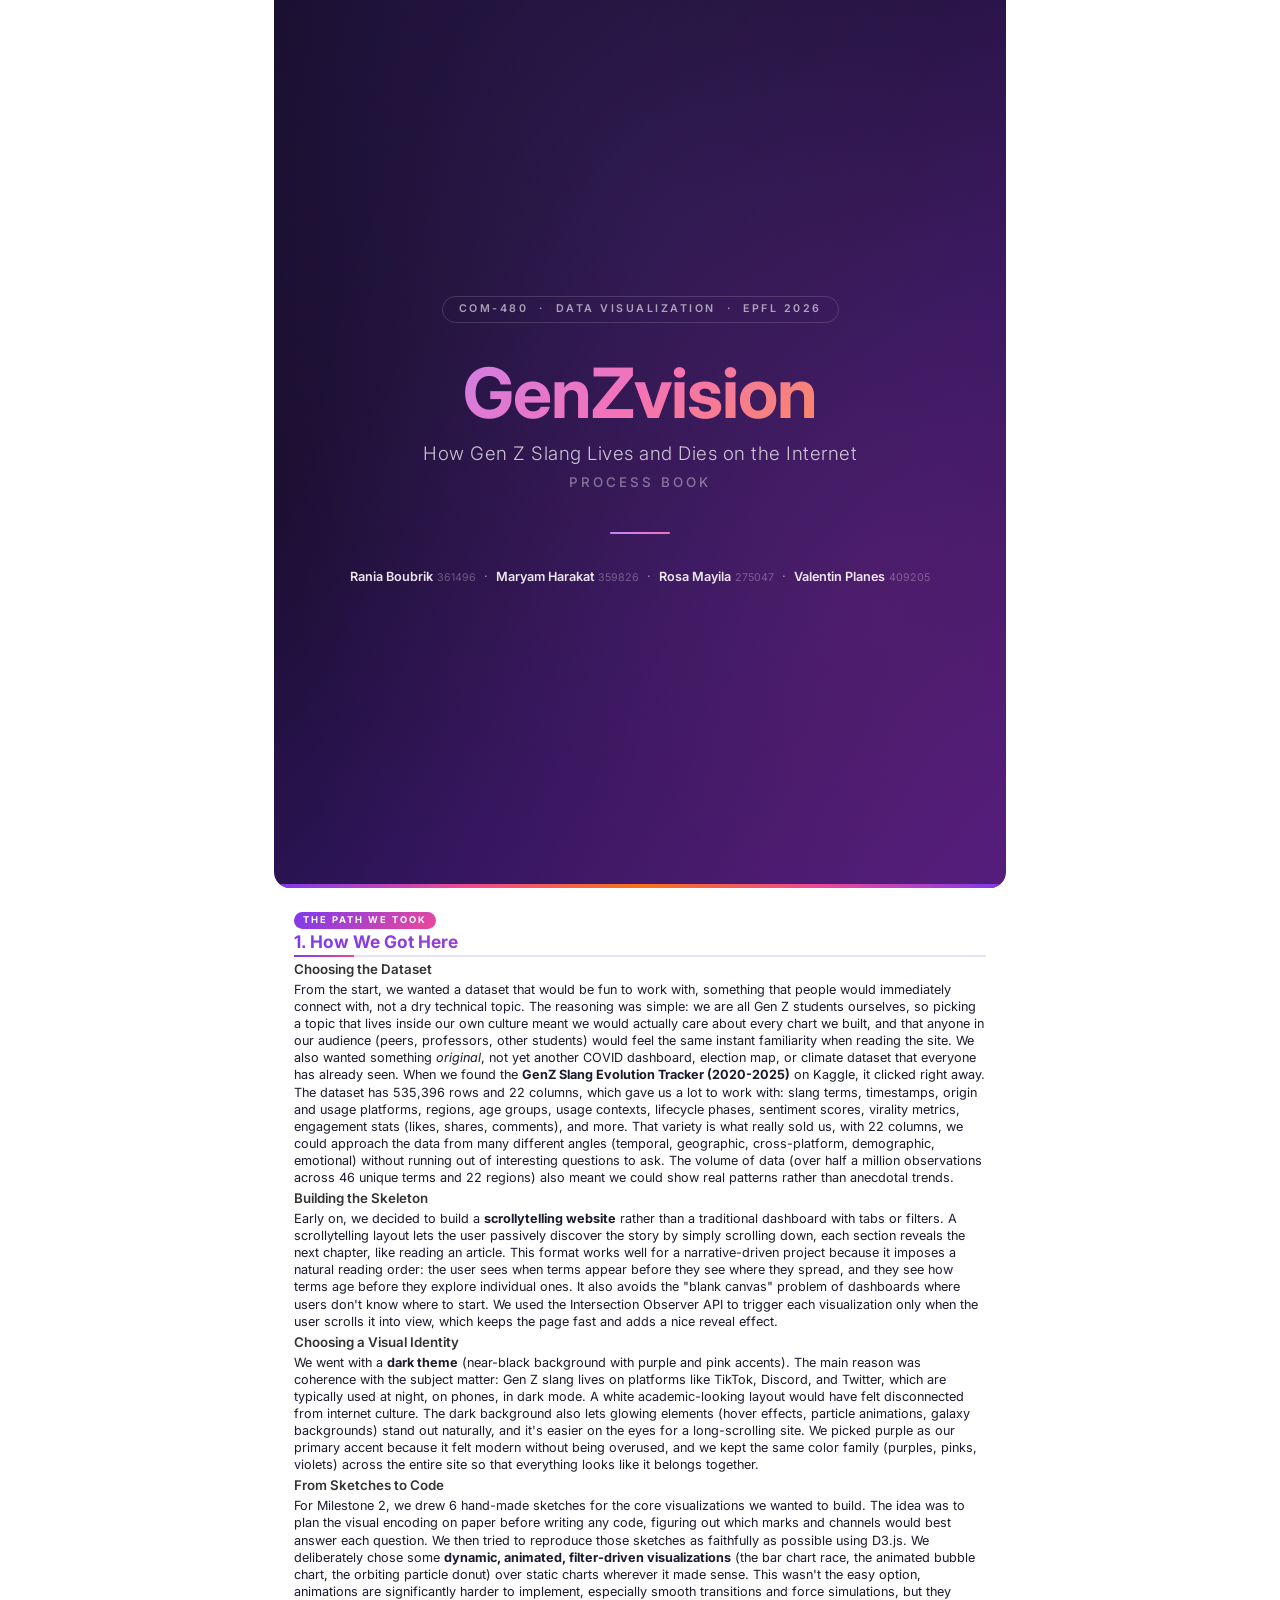
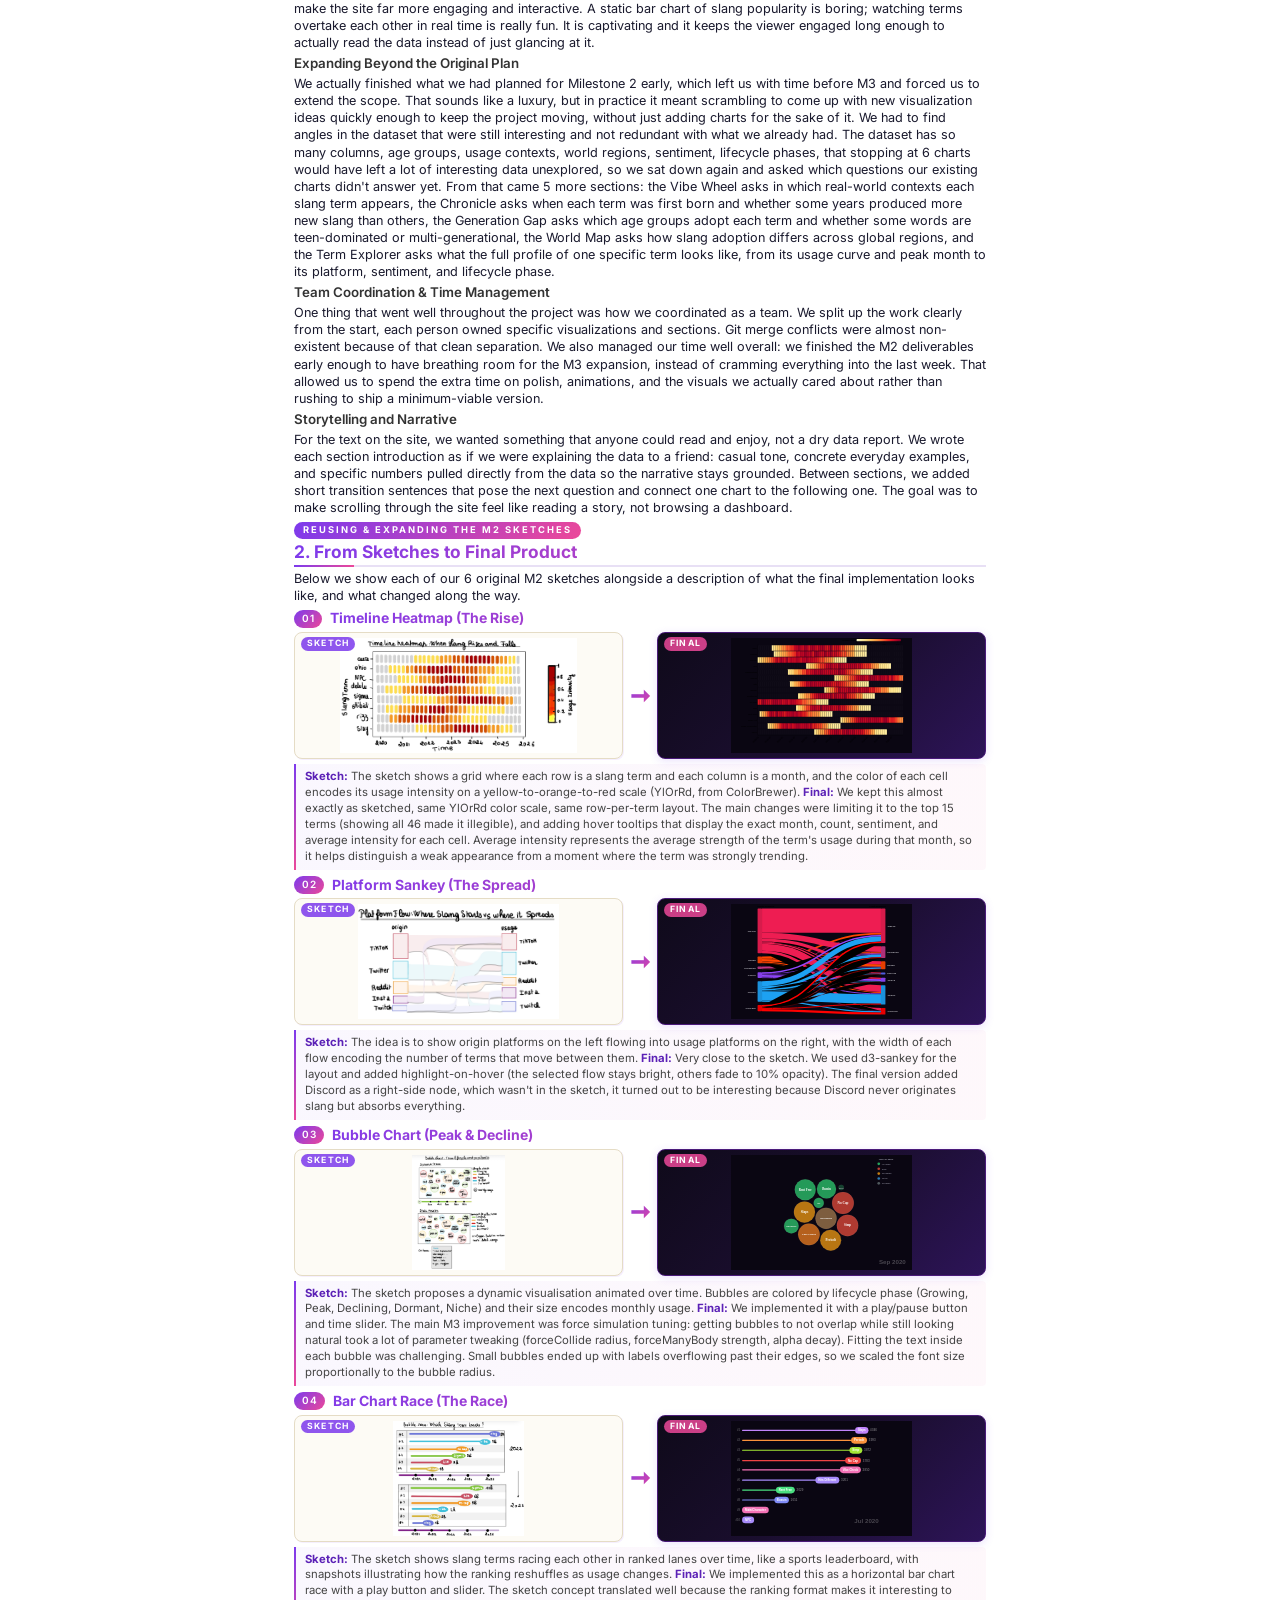
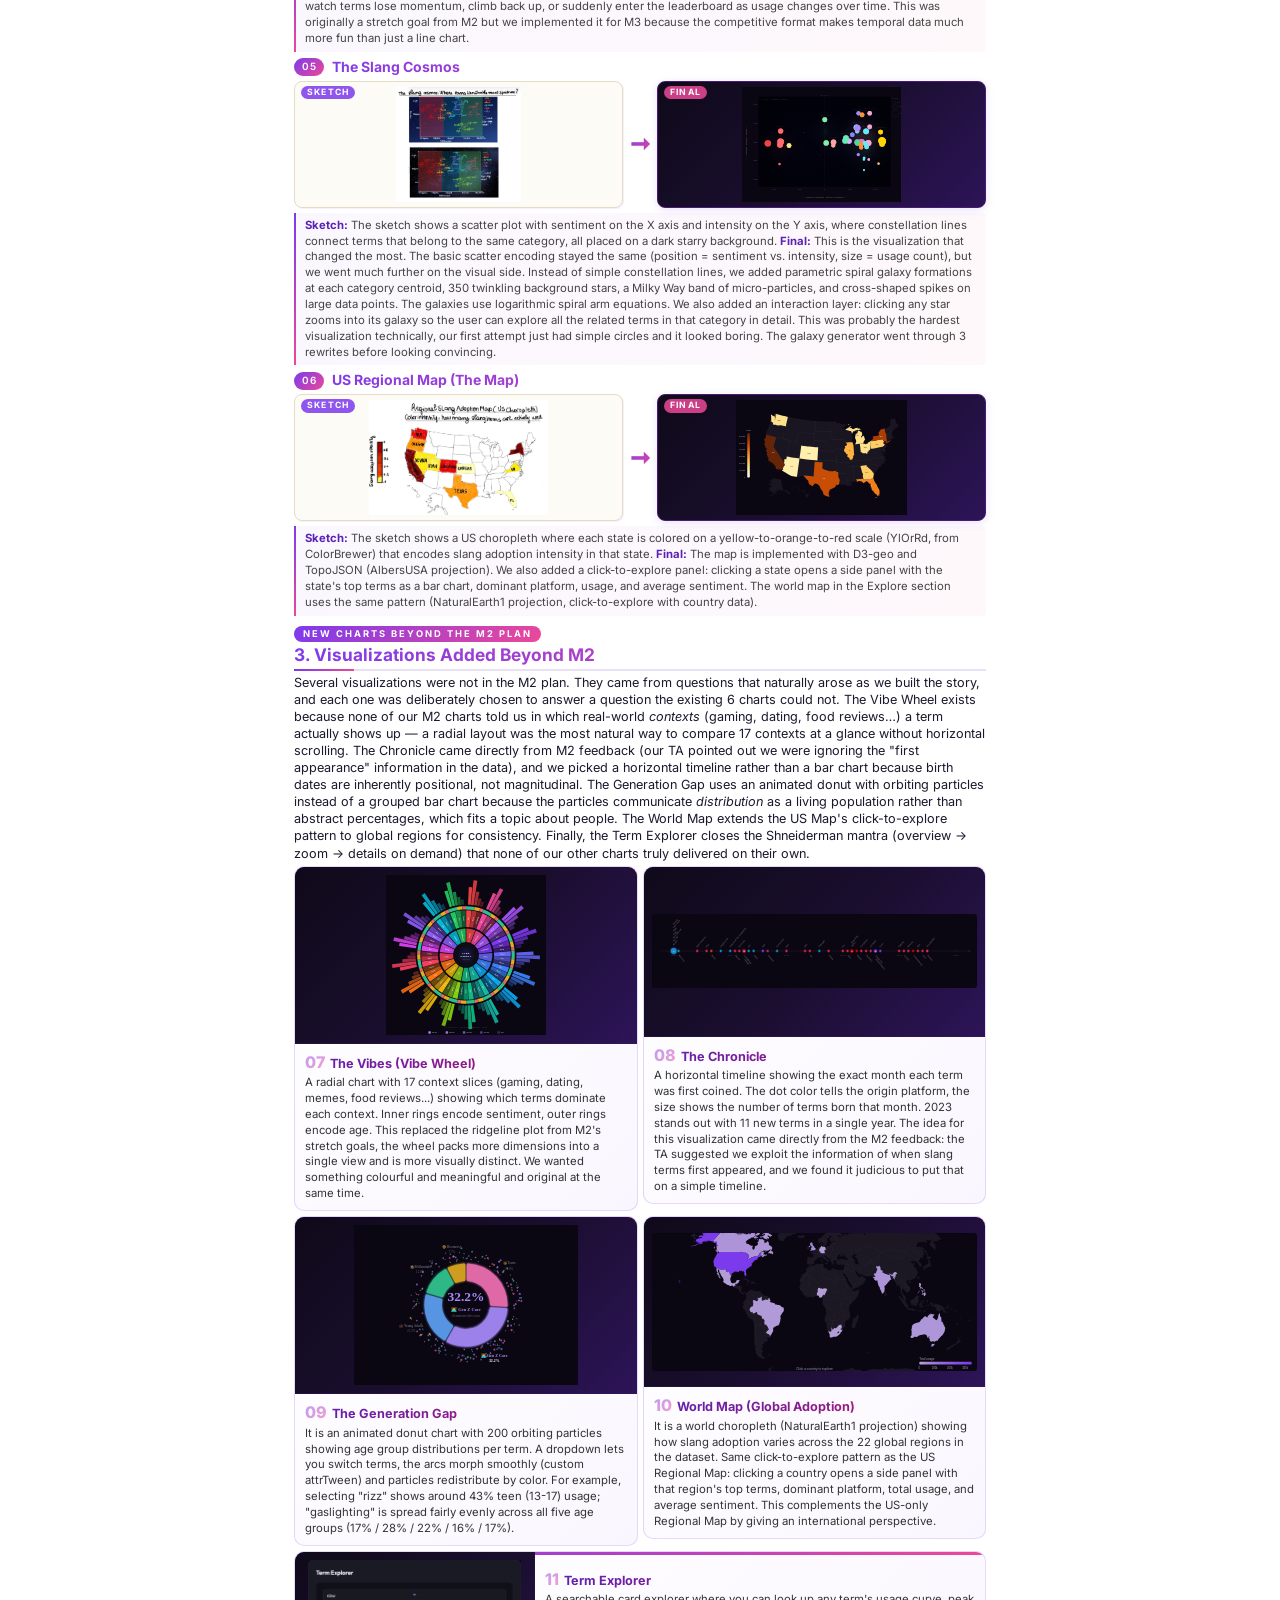
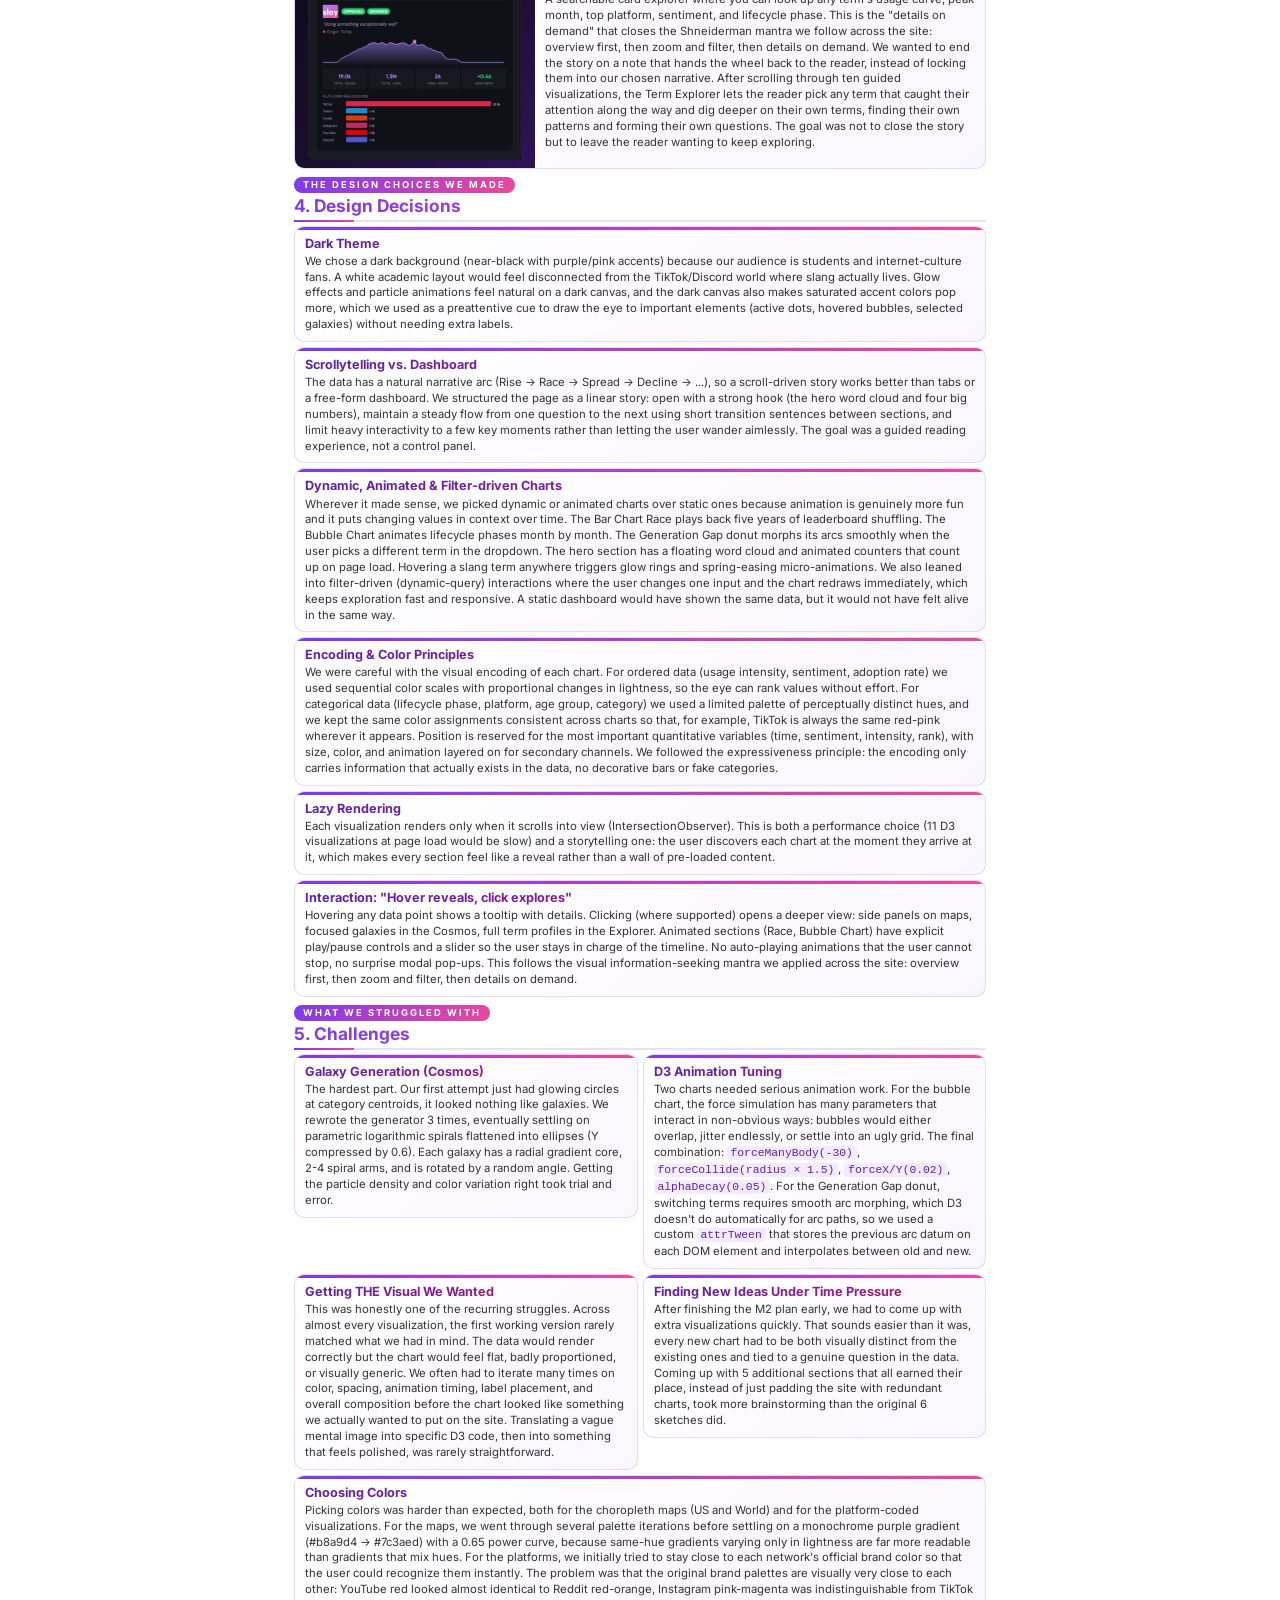
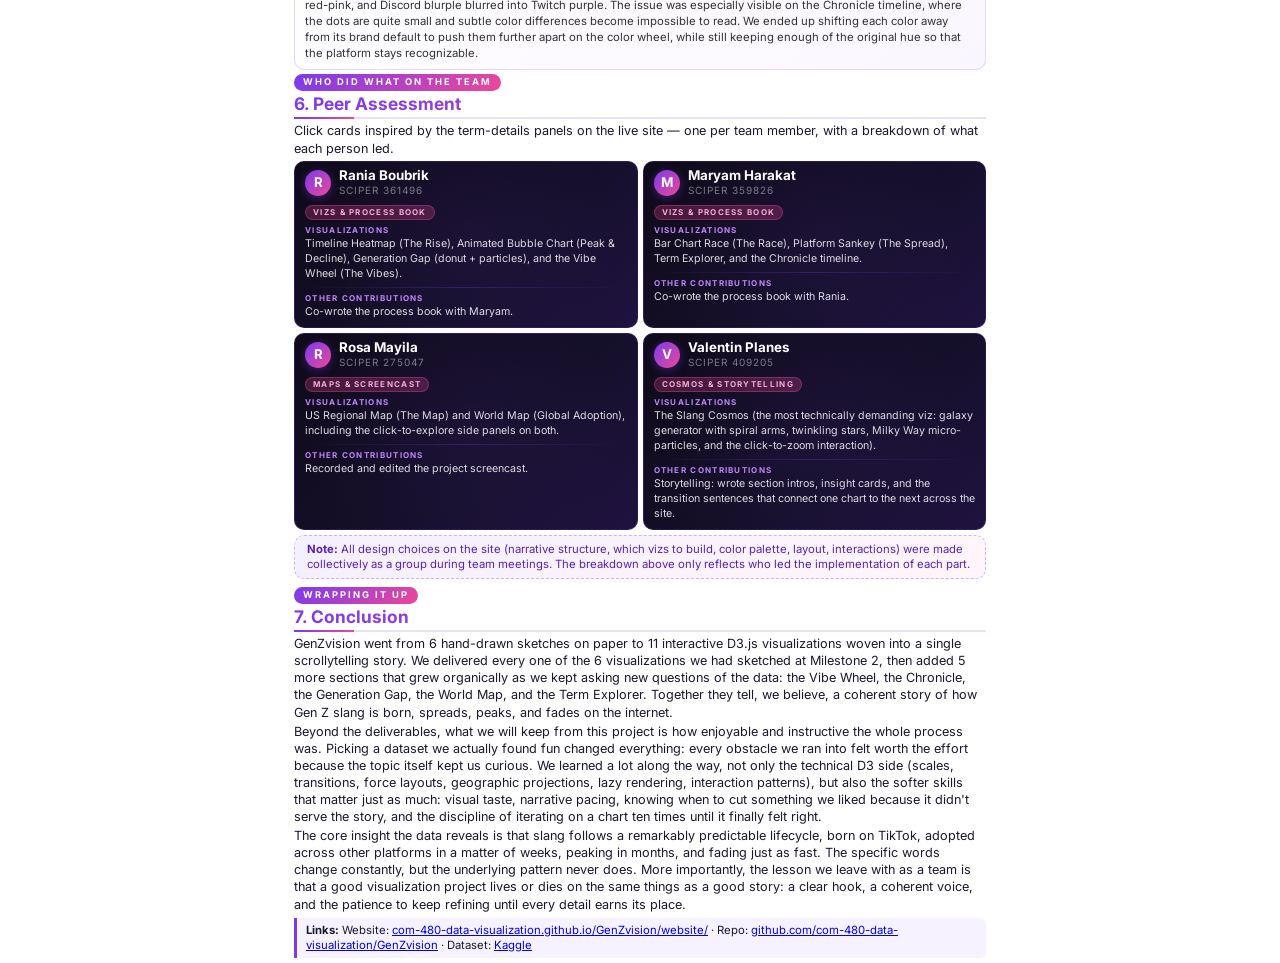
==== commit 8cf2c604: "Enhance UI and error handling across the website and the process book - Updated padding in body styl" ====
--- a/process_book.html
+++ b/process_book.html
@@ -10,13 +10,13 @@
         body {
             font-family: 'Inter', sans-serif;
             color: #1a1a2e;
-            line-height: 1.4;
+            line-height: 1.35;
             background: #fff;
             font-size: 9.5pt;
         }
-        @page { size: A4; margin: 1cm 1.4cm; }
+        @page { size: A4; margin: 0.8cm 1.2cm; }
         @page :first { margin: 0; }
-        .content { max-width: 720px; margin: 0 auto; padding: 8px 16px; }
+        .content { max-width: 720px; margin: 0 auto; padding: 4px 14px; }
 
         /* Cover */
         .cover {
@@ -125,7 +125,7 @@
             background: linear-gradient(135deg, #7c3aed, #ec4899);
             -webkit-background-clip: text; -webkit-text-fill-color: transparent;
             background-clip: text; color: #7c3aed;
-            margin: 12px 0 5px; padding-bottom: 3px;
+            margin: 6px 0 3px; padding-bottom: 2px;
             border-bottom: 2px solid #e8e0f5;
             page-break-after: avoid;
             position: relative;
@@ -142,22 +142,22 @@
             background: linear-gradient(135deg, #7c3aed, #ec4899);
             color: white;
             padding: 2px 9px; border-radius: 10px;
-            margin: 10px 0 0;
+            margin: 4px 0 0;
             -webkit-print-color-adjust: exact; print-color-adjust: exact;
             page-break-after: avoid;
         }
         .section-kicker + h2 {
-            margin-top: 2px;
+            margin-top: 1px;
         }
         h3 {
             font-size: 10pt; font-weight: 600; color: #333;
-            margin: 6px 0 3px; page-break-after: avoid;
+            margin: 4px 0 2px; page-break-after: avoid;
         }
         h4 {
             font-size: 9.5pt; font-weight: 600; color: #7c3aed;
-            margin: 5px 0 2px; page-break-after: avoid;
-        }
-        p { margin-bottom: 3px; }
+            margin: 3px 0 1px; page-break-after: avoid;
+        }
+        p { margin-bottom: 2px; }
         .small { font-size: 9pt; color: #666; }
 
         .highlight-box {
@@ -185,7 +185,7 @@
 
         /* === BEFORE/AFTER CARDS === */
         .ba-card {
-            margin: 8px 0 10px;
+            margin: 5px 0 6px;
             page-break-inside: avoid;
             position: relative;
         }
@@ -320,11 +320,32 @@
         .feat-grid {
             display: grid;
             grid-template-columns: 1fr 1fr;
-            gap: 7px;
-            margin: 6px 0;
+            gap: 5px;
+            margin: 4px 0;
+            align-items: start;
         }
         .feat-grid-single {
             grid-template-columns: 1fr;
+        }
+        /* Full-width feature card (stands outside the grid, spans full content width) */
+        .feat-card.feat-card-fullwidth {
+            display: block;
+            width: 100%;
+            margin: 5px 0 0;
+            page-break-inside: avoid;
+        }
+        /* Masonry-style: cards flow into 2 balanced columns, no row gaps */
+        .feat-grid-masonry {
+            display: block !important;
+            column-count: 2;
+            column-gap: 5px;
+        }
+        .feat-grid-masonry .feat-card {
+            display: block;
+            break-inside: avoid;
+            -webkit-column-break-inside: avoid;
+            page-break-inside: avoid;
+            margin-bottom: 5px;
         }
         .feat-card {
             background: linear-gradient(135deg, #ffffff 0%, #faf6ff 100%);
@@ -366,26 +387,25 @@
             font-family: 'SF Mono', Consolas, monospace;
         }
 
-        /* Feature card with embedded final-viz preview */
+        /* Feature card with embedded final-viz preview (stacked: image on top, text below) */
         .feat-card.with-img {
             padding: 0;
             overflow: hidden;
-            display: grid;
-            grid-template-columns: 170px 1fr;
-            gap: 0;
+            display: flex;
+            flex-direction: column;
         }
         .feat-card.with-img .feat-img {
             display: flex;
             align-items: center;
             justify-content: center;
             background: linear-gradient(135deg, #0f0a1a 0%, #1a0e2e 50%, #2d1458 100%);
-            padding: 6px;
-            border-right: 1px solid rgba(124, 58, 237, 0.18);
-            -webkit-print-color-adjust: exact; print-color-adjust: exact;
-            min-height: 135px;
+            padding: 8px;
+            border-bottom: 1px solid rgba(124, 58, 237, 0.18);
+            -webkit-print-color-adjust: exact; print-color-adjust: exact;
+            min-height: 170px;
         }
         .feat-card.with-img .feat-img img {
-            width: 100%; max-height: 130px; object-fit: contain;
+            width: 100%; max-height: 160px; object-fit: contain;
             display: block; border-radius: 3px;
         }
         .feat-card.with-img .feat-img-label {
@@ -393,6 +413,29 @@
         }
         .feat-card.with-img .feat-body {
             padding: 7px 10px 8px;
+        }
+
+        /* Full-width card variant (spans both grid columns, image left + text right) */
+        .feat-card-full {
+            grid-column: 1 / -1;
+        }
+        .feat-card-full.with-img {
+            flex-direction: row;
+        }
+        .feat-card-full.with-img .feat-img {
+            flex: 0 0 240px;
+            border-bottom: none;
+            border-right: 1px solid rgba(124, 58, 237, 0.18);
+            min-height: 0;
+        }
+        .feat-card-full.with-img .feat-img img {
+            max-height: 200px;
+        }
+        .feat-card-full.with-img .feat-body {
+            flex: 1;
+            display: flex;
+            flex-direction: column;
+            justify-content: center;
         }
 
         /* === SITE-STYLE INFO CARDS (for peer assessment) === */
@@ -400,14 +443,14 @@
         .peer-grid {
             display: grid;
             grid-template-columns: 1fr 1fr;
-            gap: 8px;
-            margin: 6px 0;
+            gap: 5px;
+            margin: 4px 0;
         }
         .peer-card {
             background: linear-gradient(135deg, #0f0a1a 0%, #15102a 60%, #1f1240 100%);
             border: 1px solid rgba(124, 58, 237, 0.25);
             border-radius: 10px;
-            padding: 9px 11px 10px;
+            padding: 6px 10px 7px;
             position: relative;
             overflow: hidden;
             page-break-inside: avoid;
@@ -558,25 +601,28 @@
 <h2>1. How We Got Here</h2>
 
 <h3>Choosing the Dataset</h3>
-<p>From the start, we wanted a dataset that would be genuinely fun to work with, something that people would immediately connect with, not a dry technical topic. When we found the <strong>GenZ Slang Evolution Tracker (2020-2025)</strong> on Kaggle, it clicked right away. The dataset has 535,396 rows and 22 columns, which gave us a lot to work with: slang terms, timestamps, origin and usage platforms, regions, age groups, usage contexts, lifecycle phases, sentiment scores, virality metrics, engagement stats (likes, shares, comments), and more. That variety is what really sold us, with 22 columns, we could approach the data from many different angles (temporal, geographic, cross-platform, demographic, emotional) without running out of interesting questions to ask. The volume of data (over half a million observations across 46 unique terms and 22 regions) also meant we could show real patterns rather than anecdotal trends.</p>
+<p>From the start, we wanted a dataset that would be fun to work with, something that people would immediately connect with, not a dry technical topic. The reasoning was simple: we are all Gen Z students ourselves, so picking a topic that lives inside our own culture meant we would actually care about every chart we built, and that anyone in our audience (peers, professors, other students) would feel the same instant familiarity when reading the site. We also wanted something <em>original</em>, not yet another COVID dashboard, election map, or climate dataset that everyone has already seen. When we found the <strong>GenZ Slang Evolution Tracker (2020-2025)</strong> on Kaggle, it clicked right away. The dataset has 535,396 rows and 22 columns, which gave us a lot to work with: slang terms, timestamps, origin and usage platforms, regions, age groups, usage contexts, lifecycle phases, sentiment scores, virality metrics, engagement stats (likes, shares, comments), and more. That variety is what really sold us, with 22 columns, we could approach the data from many different angles (temporal, geographic, cross-platform, demographic, emotional) without running out of interesting questions to ask. The volume of data (over half a million observations across 46 unique terms and 22 regions) also meant we could show real patterns rather than anecdotal trends.</p>
 
 <h3>Building the Skeleton</h3>
 <p>Early on, we decided to build a <strong>scrollytelling website</strong> rather than a traditional dashboard with tabs or filters. A scrollytelling layout lets the user passively discover the story by simply scrolling down, each section reveals the next chapter, like reading an article. This format works well for a narrative-driven project because it imposes a natural reading order: the user sees when terms appear before they see where they spread, and they see how terms age before they explore individual ones. It also avoids the "blank canvas" problem of dashboards where users don't know where to start. We used the Intersection Observer API to trigger each visualization only when the user scrolls it into view, which keeps the page fast and adds a nice reveal effect.</p>
 
 <h3>Choosing a Visual Identity</h3>
-<p>We went with a <strong>dark theme</strong> (near-black background with purple and pink accents). The main reason was coherence with the subject matter: Gen Z slang lives on platforms like TikTok, Discord, and Twitter, which are typically used at night, on phones, in dark mode. A white academic-looking layout would have felt completely disconnected from internet culture. The dark background also lets glowing elements (hover effects, particle animations, galaxy backgrounds) stand out naturally, and it's easier on the eyes for a long-scrolling site. We picked purple as our primary accent because it felt modern without being overused, and we kept the same color family (purples, pinks, violets) across the entire site so that everything looks like it belongs together.</p>
+<p>We went with a <strong>dark theme</strong> (near-black background with purple and pink accents). The main reason was coherence with the subject matter: Gen Z slang lives on platforms like TikTok, Discord, and Twitter, which are typically used at night, on phones, in dark mode. A white academic-looking layout would have felt disconnected from internet culture. The dark background also lets glowing elements (hover effects, particle animations, galaxy backgrounds) stand out naturally, and it's easier on the eyes for a long-scrolling site. We picked purple as our primary accent because it felt modern without being overused, and we kept the same color family (purples, pinks, violets) across the entire site so that everything looks like it belongs together.</p>
 
 <h3>From Sketches to Code</h3>
-<p>For Milestone 2, we drew 6 hand-made sketches for the core visualizations we wanted to build. The idea was to plan the visual encoding on paper before writing any code, figuring out which marks and channels would best answer each question. We then tried to reproduce those sketches as faithfully as possible using D3.js. We deliberately chose <strong>dynamic, animated visualizations</strong> (the bar chart race, the animated bubble chart, the orbiting particle donut) over static charts wherever it made sense. This wasn't the easy option, animations are significantly harder to implement, especially smooth transitions and force simulations, but they make the site far more engaging and interactive. A static bar chart of slang popularity is boring; watching terms overtake each other in real time is genuinely fun.</p>
+<p>For Milestone 2, we drew 6 hand-made sketches for the core visualizations we wanted to build. The idea was to plan the visual encoding on paper before writing any code, figuring out which marks and channels would best answer each question. We then tried to reproduce those sketches as faithfully as possible using D3.js. We deliberately chose some <strong>dynamic, animated, filter-driven visualizations</strong> (the bar chart race, the animated bubble chart, the orbiting particle donut) over static charts wherever it made sense. This wasn't the easy option, animations are significantly harder to implement, especially smooth transitions and force simulations, but they make the site far more engaging and interactive. A static bar chart of slang popularity is boring; watching terms overtake each other in real time is really fun. It is captivating and it keeps the viewer engaged long enough to actually read the data instead of just glancing at it.</p>
 
 <h3>Expanding Beyond the Original Plan</h3>
-<p>After finishing the 6 sketched visualizations, we realized we still had room to do more. The dataset has so many columns, age groups, usage contexts, world regions, sentiment, lifecycle phases, that stopping at 6 charts would have left a lot of interesting data unexplored. So we added 5 more sections, each one motivated by a question the existing visualizations didn't answer yet: the Vibe Wheel asks in which real-world contexts each slang term appears, the Chronicle asks when each term was first born and whether some years produced more new slang than others, the Generation Gap asks which age groups adopt each term and whether some words are teen-dominated or multi-generational, the World Map asks how slang adoption differs across global regions, and the Term Explorer asks what the full profile of one specific term looks like, from its usage curve and peak month to its platform, sentiment, and lifecycle phase.</p>
+<p>We actually finished what we had planned for Milestone 2 early, which left us with time before M3 and forced us to extend the scope. That sounds like a luxury, but in practice it meant scrambling to come up with new visualization ideas quickly enough to keep the project moving, without just adding charts for the sake of it. We had to find angles in the dataset that were still interesting and not redundant with what we already had. The dataset has so many columns, age groups, usage contexts, world regions, sentiment, lifecycle phases, that stopping at 6 charts would have left a lot of interesting data unexplored, so we sat down again and asked which questions our existing charts didn't answer yet. From that came 5 more sections: the Vibe Wheel asks in which real-world contexts each slang term appears, the Chronicle asks when each term was first born and whether some years produced more new slang than others, the Generation Gap asks which age groups adopt each term and whether some words are teen-dominated or multi-generational, the World Map asks how slang adoption differs across global regions, and the Term Explorer asks what the full profile of one specific term looks like, from its usage curve and peak month to its platform, sentiment, and lifecycle phase.</p>
+
+<h3>Team Coordination &amp; Time Management</h3>
+<p>One thing that went well throughout the project was how we coordinated as a team. We split up the work clearly from the start, each person owned specific visualizations and sections. Git merge conflicts were almost non-existent because of that clean separation. We also managed our time well overall: we finished the M2 deliverables early enough to have breathing room for the M3 expansion, instead of cramming everything into the last week. That allowed us to spend the extra time on polish, animations, and the visuals we actually cared about rather than rushing to ship a minimum-viable version.</p>
 
 <h3>Storytelling and Narrative</h3>
-<p>For the text on the site, we wanted something that anyone could read and enjoy, not a dry data report. We wrote each section introduction as if we were explaining the data to a friend: casual tone, concrete examples ("One day nobody's heard of skibidi. Three weeks later, your mom says it at dinner"), and specific numbers pulled from the actual data. Between sections, we added short transition sentences that connect one question to the next ("Some terms flash and fade. Others stack up dominance for years. Who wins?"). The goal was to make scrolling through the site feel like reading a story, not browsing a dashboard.</p>
+<p>For the text on the site, we wanted something that anyone could read and enjoy, not a dry data report. We wrote each section introduction as if we were explaining the data to a friend: casual tone, concrete everyday examples, and specific numbers pulled directly from the data so the narrative stays grounded. Between sections, we added short transition sentences that pose the next question and connect one chart to the following one. The goal was to make scrolling through the site feel like reading a story, not browsing a dashboard.</p>
 
 <!-- 2. FROM SKETCHES TO FINAL -->
-<div class="section-kicker">Reusing &amp; expanding the M1 sketches</div>
+<div class="section-kicker">Reusing &amp; expanding the M2 sketches</div>
 <h2>2. From Sketches to Final Product</h2>
 <p>Below we show each of our 6 original M2 sketches alongside a description of what the final implementation looks like, and what changed along the way.</p>
 
@@ -595,7 +641,7 @@
             <img src="data/finals/heatmap.svg" alt="Heatmap final">
         </div>
     </div>
-    <div class="ba-desc"><strong>Sketch:</strong> Rows = terms, columns = months, color = YlOrRd intensity. <strong>Final:</strong> We kept this almost exactly as sketched, same YlOrRd color scale, same row-per-term layout. The main changes were limiting it to the top 15 terms (showing all 46 made it illegible), and adding hover tooltips that display the exact month, count, sentiment, and average intensity for each cell. Average intensity represents the average strength of the term's usage during that month, so it helps distinguish a weak appearance from a moment where the term was strongly trending. The heatmap was one of our M2 deliverables and was already working by Milestone 2, so very little changed between M2 and M3 for this one.</div>
+    <div class="ba-desc"><strong>Sketch:</strong> The sketch shows a grid where each row is a slang term and each column is a month, and the color of each cell encodes its usage intensity on a yellow-to-orange-to-red scale (YlOrRd, from ColorBrewer). <strong>Final:</strong> We kept this almost exactly as sketched, same YlOrRd color scale, same row-per-term layout. The main changes were limiting it to the top 15 terms (showing all 46 made it illegible), and adding hover tooltips that display the exact month, count, sentiment, and average intensity for each cell. Average intensity represents the average strength of the term's usage during that month, so it helps distinguish a weak appearance from a moment where the term was strongly trending.</div>
 </div>
 
 <!-- THE SPREAD -->
@@ -612,7 +658,7 @@
             <img src="data/finals/sankey.svg" alt="Sankey final">
         </div>
     </div>
-    <div class="ba-desc"><strong>Sketch:</strong> Origin platforms (left) &rarr; usage platforms (right), flow width = number of terms. <strong>Final:</strong> Very close to the sketch. We used d3-sankey for the layout and added highlight-on-hover (the selected flow stays bright, others fade to 10% opacity). Also already working in M2. The final version added Discord as a right-side node, which wasn't in the sketch, it turned out to be interesting because Discord never originates slang but absorbs everything.</div>
+    <div class="ba-desc"><strong>Sketch:</strong> The idea is to show origin platforms on the left flowing into usage platforms on the right, with the width of each flow encoding the number of terms that move between them. <strong>Final:</strong> Very close to the sketch. We used d3-sankey for the layout and added highlight-on-hover (the selected flow stays bright, others fade to 10% opacity). The final version added Discord as a right-side node, which wasn't in the sketch, it turned out to be interesting because Discord never originates slang but absorbs everything.</div>
 </div>
 
 <!-- PEAK & DECLINE -->
@@ -629,7 +675,7 @@
             <img src="data/finals/bubble.svg" alt="Bubble final">
         </div>
     </div>
-    <div class="ba-desc"><strong>Sketch:</strong> Two views, a dynamic version animated over time, and a static snapshot. Bubbles colored by lifecycle phase (Growing, Peak, Declining, Dormant, Niche), size = monthly usage. <strong>Final:</strong> We implemented the dynamic version with a play/pause button and time slider. The static view was dropped, the animated version tells the story better on its own. This was also a M2 deliverable. The main M3 improvement was force simulation tuning: getting bubbles to not overlap while still looking natural took a lot of parameter tweaking (forceCollide radius, forceManyBody strength, alpha decay).</div>
+    <div class="ba-desc"><strong>Sketch:</strong> The sketch proposes a dynamic visualisation animated over time. Bubbles are colored by lifecycle phase (Growing, Peak, Declining, Dormant, Niche) and their size encodes monthly usage. <strong>Final:</strong> We implemented it with a play/pause button and time slider. The main M3 improvement was force simulation tuning: getting bubbles to not overlap while still looking natural took a lot of parameter tweaking (forceCollide radius, forceManyBody strength, alpha decay). Fitting the text inside each bubble was challenging. Small bubbles ended up with labels overflowing past their edges, so we scaled the font size proportionally to the bubble radius.</div>
 </div>
 
 <!-- THE RACE -->
@@ -646,7 +692,7 @@
             <img src="data/finals/race.svg" alt="Race final">
         </div>
     </div>
-    <div class="ba-desc"><strong>Sketch:</strong> Terms in ranked lanes competing over time, like a sports leaderboard. The sketch shows two snapshots (2022 vs 2023) with "slay" at #1 dropping to #6. <strong>Final:</strong> We implemented this as a horizontal bar chart race with a play button and slider. The sketch concept translated well because the ranking format makes it interesting to watch terms lose momentum, climb back up, or suddenly enter the leaderboard as usage changes over time. This was originally a stretch goal from M2 but we implemented it for M3 because the competitive format makes temporal data much more fun than just a line chart.</div>
+    <div class="ba-desc"><strong>Sketch:</strong> The sketch shows slang terms racing each other in ranked lanes over time, like a sports leaderboard, with snapshots illustrating how the ranking reshuffles as usage changes. <strong>Final:</strong> We implemented this as a horizontal bar chart race with a play button and slider. The sketch concept translated well because the ranking format makes it interesting to watch terms lose momentum, climb back up, or suddenly enter the leaderboard as usage changes over time. This was originally a stretch goal from M2 but we implemented it for M3 because the competitive format makes temporal data much more fun than just a line chart.</div>
 </div>
 
 <!-- THE COSMOS -->
@@ -663,7 +709,7 @@
             <img src="data/finals/cosmos.svg" alt="Cosmos final">
         </div>
     </div>
-    <div class="ba-desc"><strong>Sketch:</strong> A scatter plot (X = sentiment, Y = intensity) with constellation lines connecting terms in the same category, shown on a dark starry background. Two versions sketched, one with visible quadrant zones, one with a more immersive night-sky look. <strong>Final:</strong> This is the visualization that changed the most. The basic scatter encoding stayed the same (position = sentiment vs. intensity, size = usage count), but we went much further on the visual side. Instead of simple constellation lines, we added parametric spiral galaxy formations at each category centroid, 350 twinkling background stars, a Milky Way band of micro-particles, and cross-shaped spikes on large data points. The galaxies use logarithmic spiral arm equations. This was probably the hardest visualization technically, our first attempt just had simple circles and it looked boring. The galaxy generator went through 3 rewrites before looking convincing.</div>
+    <div class="ba-desc"><strong>Sketch:</strong> The sketch shows a scatter plot with sentiment on the X axis and intensity on the Y axis, where constellation lines connect terms that belong to the same category, all placed on a dark starry background. <strong>Final:</strong> This is the visualization that changed the most. The basic scatter encoding stayed the same (position = sentiment vs. intensity, size = usage count), but we went much further on the visual side. Instead of simple constellation lines, we added parametric spiral galaxy formations at each category centroid, 350 twinkling background stars, a Milky Way band of micro-particles, and cross-shaped spikes on large data points. The galaxies use logarithmic spiral arm equations. We also added an interaction layer: clicking any star zooms into its galaxy so the user can explore all the related terms in that category in detail. This was probably the hardest visualization technically, our first attempt just had simple circles and it looked boring. The galaxy generator went through 3 rewrites before looking convincing.</div>
 </div>
 
 <!-- THE MAP -->
@@ -680,14 +726,14 @@
             <img src="data/finals/regional.svg" alt="Map final">
         </div>
     </div>
-    <div class="ba-desc"><strong>Sketch:</strong> A US choropleth with a YlOrRd color scale encoding slang adoption intensity. <strong>Final:</strong> The map is implemented with D3-geo and TopoJSON (AlbersUSA projection). We also added a click-to-explore panel: clicking a state opens a side panel with the state's top terms as a bar chart, dominant platform, usage, and average sentiment. The world map in the Explore section uses the same pattern (NaturalEarth1 projection, click-to-explore with country data).</div>
+    <div class="ba-desc"><strong>Sketch:</strong> The sketch shows a US choropleth where each state is colored on a yellow-to-orange-to-red scale (YlOrRd, from ColorBrewer) that encodes slang adoption intensity in that state. <strong>Final:</strong> The map is implemented with D3-geo and TopoJSON (AlbersUSA projection). We also added a click-to-explore panel: clicking a state opens a side panel with the state's top terms as a bar chart, dominant platform, usage, and average sentiment. The world map in the Explore section uses the same pattern (NaturalEarth1 projection, click-to-explore with country data).</div>
 </div>
 
 
 <!-- 3. VISUALIZATIONS NOT IN ORIGINAL PLAN -->
-<div class="section-kicker">New charts beyond the M1 plan</div>
+<div class="section-kicker">New charts beyond the M2 plan</div>
 <h2>3. Visualizations Added Beyond M2</h2>
-<p>Several visualizations were not in the M1/M2 plan. They came from questions that naturally arose as we built the story:</p>
+<p>Several visualizations were not in the M2 plan. They came from questions that naturally arose as we built the story, and each one was deliberately chosen to answer a question the existing 6 charts could not. The Vibe Wheel exists because none of our M2 charts told us in which real-world <em>contexts</em> (gaming, dating, food reviews&hellip;) a term actually shows up &mdash; a radial layout was the most natural way to compare 17 contexts at a glance without horizontal scrolling. The Chronicle came directly from M2 feedback (our TA pointed out we were ignoring the "first appearance" information in the data), and we picked a horizontal timeline rather than a bar chart because birth dates are inherently positional, not magnitudinal. The Generation Gap uses an animated donut with orbiting particles instead of a grouped bar chart because the particles communicate <em>distribution</em> as a living population rather than abstract percentages, which fits a topic about people. The World Map extends the US Map's click-to-explore pattern to global regions for consistency. Finally, the Term Explorer closes the Shneiderman mantra (overview &rarr; zoom &rarr; details on demand) that none of our other charts truly delivered on their own.</p>
 
 <div class="feat-grid">
     <div class="feat-card with-img">
@@ -697,7 +743,7 @@
         </div>
         <div class="feat-body">
             <div class="feat-card-title"><span class="num">07</span> The Vibes (Vibe Wheel)</div>
-            <p>A radial chart with 17 context slices (gaming, dating, memes, food reviews...) showing which terms dominate each context. Inner rings encode sentiment, outer rings encode age. This replaced the ridgeline plot from M2's stretch goals, the wheel packs more dimensions into a single view and is more visually distinct.</p>
+            <p>A radial chart with 17 context slices (gaming, dating, memes, food reviews...) showing which terms dominate each context. Inner rings encode sentiment, outer rings encode age. This replaced the ridgeline plot from M2's stretch goals, the wheel packs more dimensions into a single view and is more visually distinct. We wanted something colourful and meaningful and original at the same time.</p>
         </div>
     </div>
     <div class="feat-card with-img">
@@ -707,7 +753,7 @@
         </div>
         <div class="feat-body">
             <div class="feat-card-title"><span class="num">08</span> The Chronicle</div>
-            <p>A horizontal timeline showing the exact month each term was first coined. Dot color = origin platform, size = number of terms born that month. 2023 stands out with 11 new terms in a single year. The idea for this visualization came directly from the M2 feedback: our TA suggested we exploit the information of when slang terms first appeared, and we found it judicious to put that on a simple timeline.</p>
+            <p>A horizontal timeline showing the exact month each term was first coined. The dot color tells the origin platform, the size shows the number of terms born that month. 2023 stands out with 11 new terms in a single year. The idea for this visualization came directly from the M2 feedback: the TA suggested we exploit the information of when slang terms first appeared, and we found it judicious to put that on a simple timeline.</p>
         </div>
     </div>
     <div class="feat-card with-img">
@@ -717,7 +763,7 @@
         </div>
         <div class="feat-body">
             <div class="feat-card-title"><span class="num">09</span> The Generation Gap</div>
-            <p>An animated donut chart with 200 orbiting particles showing age group distributions per term. A dropdown lets you switch terms, the arcs morph smoothly (custom attrTween) and particles redistribute by color. Selecting "skibidi" shows around 37% teen usage; "gaslighting" is spread evenly across all ages.</p>
+            <p>It is an animated donut chart with 200 orbiting particles showing age group distributions per term. A dropdown lets you switch terms, the arcs morph smoothly (custom attrTween) and particles redistribute by color. For example, selecting "rizz" shows around 43% teen (13-17) usage; "gaslighting" is spread fairly evenly across all five age groups (17% / 28% / 22% / 16% / 17%).</p>
         </div>
     </div>
     <div class="feat-card with-img">
@@ -727,17 +773,17 @@
         </div>
         <div class="feat-body">
             <div class="feat-card-title"><span class="num">10</span> World Map (Global Adoption)</div>
-            <p>A world choropleth (NaturalEarth1 projection) showing how slang adoption varies across the 22 global regions in the dataset. Same click-to-explore pattern as the US Regional Map: clicking a country opens a side panel with that region's top terms, dominant platform, total usage, and average sentiment. This complements the US-only Regional Map by giving an international perspective.</p>
-        </div>
-    </div>
-    <div class="feat-card with-img">
+            <p>It is a world choropleth (NaturalEarth1 projection) showing how slang adoption varies across the 22 global regions in the dataset. Same click-to-explore pattern as the US Regional Map: clicking a country opens a side panel with that region's top terms, dominant platform, total usage, and average sentiment. This complements the US-only Regional Map by giving an international perspective.</p>
+        </div>
+    </div>
+    <div class="feat-card with-img feat-card-full">
         <div class="feat-img" style="position:relative">
             <div class="feat-img-label">Final</div>
             <img src="data/finals/termexplorer.png" alt="Term Explorer final">
         </div>
         <div class="feat-body">
             <div class="feat-card-title"><span class="num">11</span> Term Explorer</div>
-            <p>A searchable card explorer where you can look up any term's usage curve, peak month, top platform, sentiment, and lifecycle phase. This is the "details on demand" that closes the Shneiderman mantra we follow across the site.</p>
+            <p>A searchable card explorer where you can look up any term's usage curve, peak month, top platform, sentiment, and lifecycle phase. This is the "details on demand" that closes the Shneiderman mantra we follow across the site: overview first, then zoom and filter, then details on demand. We wanted to end the story on a note that hands the wheel back to the reader, instead of locking them into our chosen narrative. After scrolling through ten guided visualizations, the Term Explorer lets the reader pick any term that caught their attention along the way and dig deeper on their own terms, finding their own patterns and forming their own questions. The goal was not to close the story but to leave the reader wanting to keep exploring.</p>
         </div>
     </div>
 </div>
@@ -749,19 +795,27 @@
 <div class="feat-grid feat-grid-single">
     <div class="feat-card">
         <div class="feat-card-title">Dark Theme</div>
-        <p>We chose a dark background (near-black with purple/pink accents) because our audience is students and internet-culture fans. A white academic layout would feel disconnected from the TikTok/Discord world where slang actually lives. Glow effects and particle animations feel natural on a dark canvas.</p>
+        <p>We chose a dark background (near-black with purple/pink accents) because our audience is students and internet-culture fans. A white academic layout would feel disconnected from the TikTok/Discord world where slang actually lives. Glow effects and particle animations feel natural on a dark canvas, and the dark canvas also makes saturated accent colors pop more, which we used as a preattentive cue to draw the eye to important elements (active dots, hovered bubbles, selected galaxies) without needing extra labels.</p>
     </div>
     <div class="feat-card">
         <div class="feat-card-title">Scrollytelling vs. Dashboard</div>
-        <p>The data has a natural narrative arc (Rise &rarr; Race &rarr; Spread &rarr; Decline &rarr; ...), so a scroll-driven story works better than tabs. We added transition sentences between sections to connect the narrative. Following L12: start with an interesting hook, maintain a linear flow, limit interactivity to key elements.</p>
+        <p>The data has a natural narrative arc (Rise &rarr; Race &rarr; Spread &rarr; Decline &rarr; ...), so a scroll-driven story works better than tabs or a free-form dashboard. We structured the page as a linear story: open with a strong hook (the hero word cloud and four big numbers), maintain a steady flow from one question to the next using short transition sentences between sections, and limit heavy interactivity to a few key moments rather than letting the user wander aimlessly. The goal was a guided reading experience, not a control panel.</p>
+    </div>
+    <div class="feat-card">
+        <div class="feat-card-title">Dynamic, Animated &amp; Filter-driven Charts</div>
+        <p>Wherever it made sense, we picked dynamic or animated charts over static ones because animation is genuinely more fun and it puts changing values in context over time. The Bar Chart Race plays back five years of leaderboard shuffling. The Bubble Chart animates lifecycle phases month by month. The Generation Gap donut morphs its arcs smoothly when the user picks a different term in the dropdown. The hero section has a floating word cloud and animated counters that count up on page load. Hovering a slang term anywhere triggers glow rings and spring-easing micro-animations. We also leaned into filter-driven (dynamic-query) interactions where the user changes one input and the chart redraws immediately, which keeps exploration fast and responsive. A static dashboard would have shown the same data, but it would not have felt alive in the same way.</p>
+    </div>
+    <div class="feat-card">
+        <div class="feat-card-title">Encoding &amp; Color Principles</div>
+        <p>We were careful with the visual encoding of each chart. For ordered data (usage intensity, sentiment, adoption rate) we used sequential color scales with proportional changes in lightness, so the eye can rank values without effort. For categorical data (lifecycle phase, platform, age group, category) we used a limited palette of perceptually distinct hues, and we kept the same color assignments consistent across charts so that, for example, TikTok is always the same red-pink wherever it appears. Position is reserved for the most important quantitative variables (time, sentiment, intensity, rank), with size, color, and animation layered on for secondary channels. We followed the expressiveness principle: the encoding only carries information that actually exists in the data, no decorative bars or fake categories.</p>
     </div>
     <div class="feat-card">
         <div class="feat-card-title">Lazy Rendering</div>
-        <p>Each visualization renders only when it scrolls into view (IntersectionObserver). Both a performance choice (11 D3 visualizations at page load would be slow) and a storytelling one, the user discovers each chart as they scroll.</p>
+        <p>Each visualization renders only when it scrolls into view (IntersectionObserver). This is both a performance choice (11 D3 visualizations at page load would be slow) and a storytelling one: the user discovers each chart at the moment they arrive at it, which makes every section feel like a reveal rather than a wall of pre-loaded content.</p>
     </div>
     <div class="feat-card">
         <div class="feat-card-title">Interaction: "Hover reveals, click explores"</div>
-        <p>Hovering any data point shows a tooltip. Clicking (where supported) opens a deeper view, side panels on maps, full term profiles. Animated sections have explicit play/pause so the user stays in control. No auto-playing animations.</p>
+        <p>Hovering any data point shows a tooltip with details. Clicking (where supported) opens a deeper view: side panels on maps, focused galaxies in the Cosmos, full term profiles in the Explorer. Animated sections (Race, Bubble Chart) have explicit play/pause controls and a slider so the user stays in charge of the timeline. No auto-playing animations that the user cannot stop, no surprise modal pop-ups. This follows the visual information-seeking mantra we applied across the site: overview first, then zoom and filter, then details on demand.</p>
     </div>
 </div>
 
@@ -775,23 +829,24 @@
         <p>The hardest part. Our first attempt just had glowing circles at category centroids, it looked nothing like galaxies. We rewrote the generator 3 times, eventually settling on parametric logarithmic spirals flattened into ellipses (Y compressed by 0.6). Each galaxy has a radial gradient core, 2-4 spiral arms, and is rotated by a random angle. Getting the particle density and color variation right took trial and error.</p>
     </div>
     <div class="feat-card">
-        <div class="feat-card-title">Force Simulation (Bubble Chart + Hero)</div>
-        <p>D3 force simulation has many parameters that interact in non-obvious ways. Bubbles would either overlap, jitter endlessly, or settle into an ugly grid. The final combination: forceManyBody(strength: -30), forceCollide(radius: bubble size * 1.5), forceX/Y(strength: 0.02), alphaDecay(0.05).</p>
+        <div class="feat-card-title">D3 Animation Tuning</div>
+        <p>Two charts needed serious animation work. For the bubble chart, the force simulation has many parameters that interact in non-obvious ways: bubbles would either overlap, jitter endlessly, or settle into an ugly grid. The final combination: <code>forceManyBody(-30)</code>, <code>forceCollide(radius &times; 1.5)</code>, <code>forceX/Y(0.02)</code>, <code>alphaDecay(0.05)</code>. For the Generation Gap donut, switching terms requires smooth arc morphing, which D3 doesn't do automatically for arc paths, so we used a custom <code>attrTween</code> that stores the previous arc datum on each DOM element and interpolates between old and new.</p>
     </div>
     <div class="feat-card">
-        <div class="feat-card-title">Arc Interpolation (Generation Gap)</div>
-        <p>When switching terms, the donut arcs need to morph smoothly. D3 doesn't do this automatically for arc paths. We used custom <code>attrTween</code> that stores the previous arc datum on each DOM element and interpolates between old and new, producing smooth continuous transitions.</p>
+        <div class="feat-card-title">Getting THE Visual We Wanted</div>
+        <p>This was honestly one of the recurring struggles. Across almost every visualization, the first working version rarely matched what we had in mind. The data would render correctly but the chart would feel flat, badly proportioned, or visually generic. We often had to iterate many times on color, spacing, animation timing, label placement, and overall composition before the chart looked like something we actually wanted to put on the site. Translating a vague mental image into specific D3 code, then into something that feels polished, was rarely straightforward.</p>
     </div>
     <div class="feat-card">
-        <div class="feat-card-title">Map Color Iterations</div>
-        <p>The world map went through 4 color palette iterations: (1) dark purple, invisible against black background, (2) teal-to-violet, looked illogical as a gradient, (3) light teal-to-bright violet, same problem, (4) monochrome purple (#b8a9d4 &rarr; #7c3aed) with a 0.65 power curve, finally worked. Lesson: within-family gradients (same hue, varying lightness) are always more readable.</p>
-    </div>
-</div>
-
-<div class="callout">
-    <span class="label-tag">Responsive Donut Layout</span>
-    <p style="margin:0">The Generation Gap donut was initially placed in a two-column section (text left, viz right) which gave it only 337px of width, the outer labels were clipped. We had to switch to a custom stacked layout (text above, full-width viz below) and use a viewBox-based SVG for proper scaling. The <code>.viz-container</code> CSS class had <code>display: flex</code> which collapsed the SVG to 48px wide, debugging that took longer than building the donut itself.</p>
-</div>
+        <div class="feat-card-title">Finding New Ideas Under Time Pressure</div>
+        <p>After finishing the M2 plan early, we had to come up with extra visualizations quickly. That sounds easier than it was, every new chart had to be both visually distinct from the existing ones and tied to a genuine question in the data. Coming up with 5 additional sections that all earned their place, instead of just padding the site with redundant charts, took more brainstorming than the original 6 sketches did.</p>
+    </div>
+</div>
+
+<div class="feat-card feat-card-fullwidth">
+    <div class="feat-card-title">Choosing Colors</div>
+    <p>Picking colors was harder than expected, both for the choropleth maps (US and World) and for the platform-coded visualizations. For the maps, we went through several palette iterations before settling on a monochrome purple gradient (#b8a9d4 &rarr; #7c3aed) with a 0.65 power curve, because same-hue gradients varying only in lightness are far more readable than gradients that mix hues. For the platforms, we initially tried to stay close to each network's official brand color so that the user could recognize them instantly. The problem was that the original brand palettes are visually very close to each other: YouTube red looked almost identical to Reddit red-orange, Instagram pink-magenta was indistinguishable from TikTok red-pink, and Discord blurple blurred into Twitch purple. The issue was especially visible on the Chronicle timeline, where the dots are quite small and subtle color differences become impossible to read. We ended up shifting each color away from its brand default to push them further apart on the color wheel, while still keeping enough of the original hue so that the platform stays recognizable.</p>
+</div>
+
 
 <!-- 6. PEER ASSESSMENT -->
 <div class="section-kicker">Who did what on the team</div>
@@ -807,15 +862,15 @@
                 <div class="peer-sciper">SCIPER&nbsp;361496</div>
             </div>
         </div>
-        <div class="peer-role-badge">Vizs &amp; data</div>
+        <div class="peer-role-badge">Vizs &amp; process book</div>
         <div class="peer-section">
             <span class="peer-section-label">Visualizations</span>
-            Bar chart race (The Race), Platform Sankey (The Spread), Vibe Wheel (The Vibes), Term Explorer.
+            Timeline Heatmap (The Rise), Animated Bubble Chart (Peak &amp; Decline), Generation Gap (donut + particles), and the Vibe Wheel (The Vibes).
         </div>
         <div class="peer-divider"></div>
         <div class="peer-section">
             <span class="peer-section-label">Other contributions</span>
-            Data preprocessing pipeline (Python scripts for the JSON files). Original M1 sketches. Color palette design. Helped write process book.
+            Co-wrote the process book with Maryam.
         </div>
     </div>
 
@@ -827,15 +882,15 @@
                 <div class="peer-sciper">SCIPER&nbsp;359826</div>
             </div>
         </div>
-        <div class="peer-role-badge">Vizs &amp; narrative</div>
+        <div class="peer-role-badge">Vizs &amp; process book</div>
         <div class="peer-section">
             <span class="peer-section-label">Visualizations</span>
-            Timeline heatmap (The Rise), Animated bubble chart (Peak &amp; Decline), Generation Gap (donut + particles), World Map explorer. Built the scrollytelling layout, section transitions, and narrative connectors.
+            Bar Chart Race (The Race), Platform Sankey (The Spread), Term Explorer, and the Chronicle timeline.
         </div>
         <div class="peer-divider"></div>
         <div class="peer-section">
             <span class="peer-section-label">Other contributions</span>
-            Wrote all section texts and insight cards. Hero word cloud, animated counters, progress bar. CSS polish and responsive breakpoints. Led process book and screencast coordination.
+            Co-wrote the process book with Rania.
         </div>
     </div>
 
@@ -847,15 +902,15 @@
                 <div class="peer-sciper">SCIPER&nbsp;275047</div>
             </div>
         </div>
-        <div class="peer-role-badge">Maps &amp; EDA</div>
+        <div class="peer-role-badge">Maps &amp; screencast</div>
         <div class="peer-section">
             <span class="peer-section-label">Visualizations</span>
-            US Regional Map (The Map), Regional Explorer with click-to-explore panel, The Chronicle timeline.
+            US Regional Map (The Map) and World Map (Global Adoption), including the click-to-explore side panels on both.
         </div>
         <div class="peer-divider"></div>
         <div class="peer-section">
             <span class="peer-section-label">Other contributions</span>
-            EDA notebook (M1). Cross-browser testing (Chrome, Firefox, Safari). M1 related work and problematic sections. Regional data processing.
+            Recorded and edited the project screencast.
         </div>
     </div>
 
@@ -867,27 +922,31 @@
                 <div class="peer-sciper">SCIPER&nbsp;409205</div>
             </div>
         </div>
-        <div class="peer-role-badge">Cosmos &amp; infra</div>
+        <div class="peer-role-badge">Cosmos &amp; storytelling</div>
         <div class="peer-section">
             <span class="peer-section-label">Visualizations</span>
-            Slang Cosmos (galaxy generator + spiral arms + twinkling stars), play/pause controls and time slider interactions for animated sections.
+            The Slang Cosmos (the most technically demanding viz: galaxy generator with spiral arms, twinkling stars, Milky Way micro-particles, and the click-to-zoom interaction).
         </div>
         <div class="peer-divider"></div>
         <div class="peer-section">
             <span class="peer-section-label">Other contributions</span>
-            GitHub repo setup + Pages deployment. README (technical setup, project structure). Helped with age data preprocessing. Responsive layout testing.
+            Storytelling: wrote section intros, insight cards, and the transition sentences that connect one chart to the next across the site.
         </div>
     </div>
 
     <div class="peer-note">
-        <strong>Note:</strong> Design decisions (narrative structure, which vizs to build, color choices) were made collectively during team meetings. The breakdown reflects who led the implementation.
+        <strong>Note:</strong> All design choices on the site (narrative structure, which vizs to build, color palette, layout, interactions) were made collectively as a group during team meetings. The breakdown above only reflects who led the implementation of each part.
     </div>
 </div>
 
 <!-- 7. CONCLUSION -->
 <div class="section-kicker">Wrapping it up</div>
 <h2>7. Conclusion</h2>
-<p>GenZvision went from 6 hand-drawn sketches to 11 interactive D3.js visualizations. We delivered all 4 M2 core visualizations plus 7 additional ones, replacing one stretch goal (ridgeline plot) with something better (Vibe Wheel) and adding 4 entirely new sections (Chronicle, Generation Gap, World Map, Term Explorer). The core insight the project reveals: slang follows a predictable lifecycle, born on TikTok, adopted across platforms in weeks, peaking in months, fading just as fast. The words change constantly, but the pattern never does.</p>
+<p>GenZvision went from 6 hand-drawn sketches on paper to 11 interactive D3.js visualizations woven into a single scrollytelling story. We delivered every one of the 6 visualizations we had sketched at Milestone 2, then added 5 more sections that grew organically as we kept asking new questions of the data: the Vibe Wheel, the Chronicle, the Generation Gap, the World Map, and the Term Explorer. Together they tell, we believe, a coherent story of how Gen Z slang is born, spreads, peaks, and fades on the internet.</p>
+
+<p>Beyond the deliverables, what we will keep from this project is how enjoyable and instructive the whole process was. Picking a dataset we actually found fun changed everything: every obstacle we ran into felt worth the effort because the topic itself kept us curious. We learned a lot along the way, not only the technical D3 side (scales, transitions, force layouts, geographic projections, lazy rendering, interaction patterns), but also the softer skills that matter just as much: visual taste, narrative pacing, knowing when to cut something we liked because it didn't serve the story, and the discipline of iterating on a chart ten times until it finally felt right.</p>
+
+<p>The core insight the data reveals is that slang follows a remarkably predictable lifecycle, born on TikTok, adopted across other platforms in a matter of weeks, peaking in months, and fading just as fast. The specific words change constantly, but the underlying pattern never does. More importantly, the lesson we leave with as a team is that a good visualization project lives or dies on the same things as a good story: a clear hook, a coherent voice, and the patience to keep refining until every detail earns its place.</p>
 
 <div class="highlight-box">
     <strong>Links:</strong>
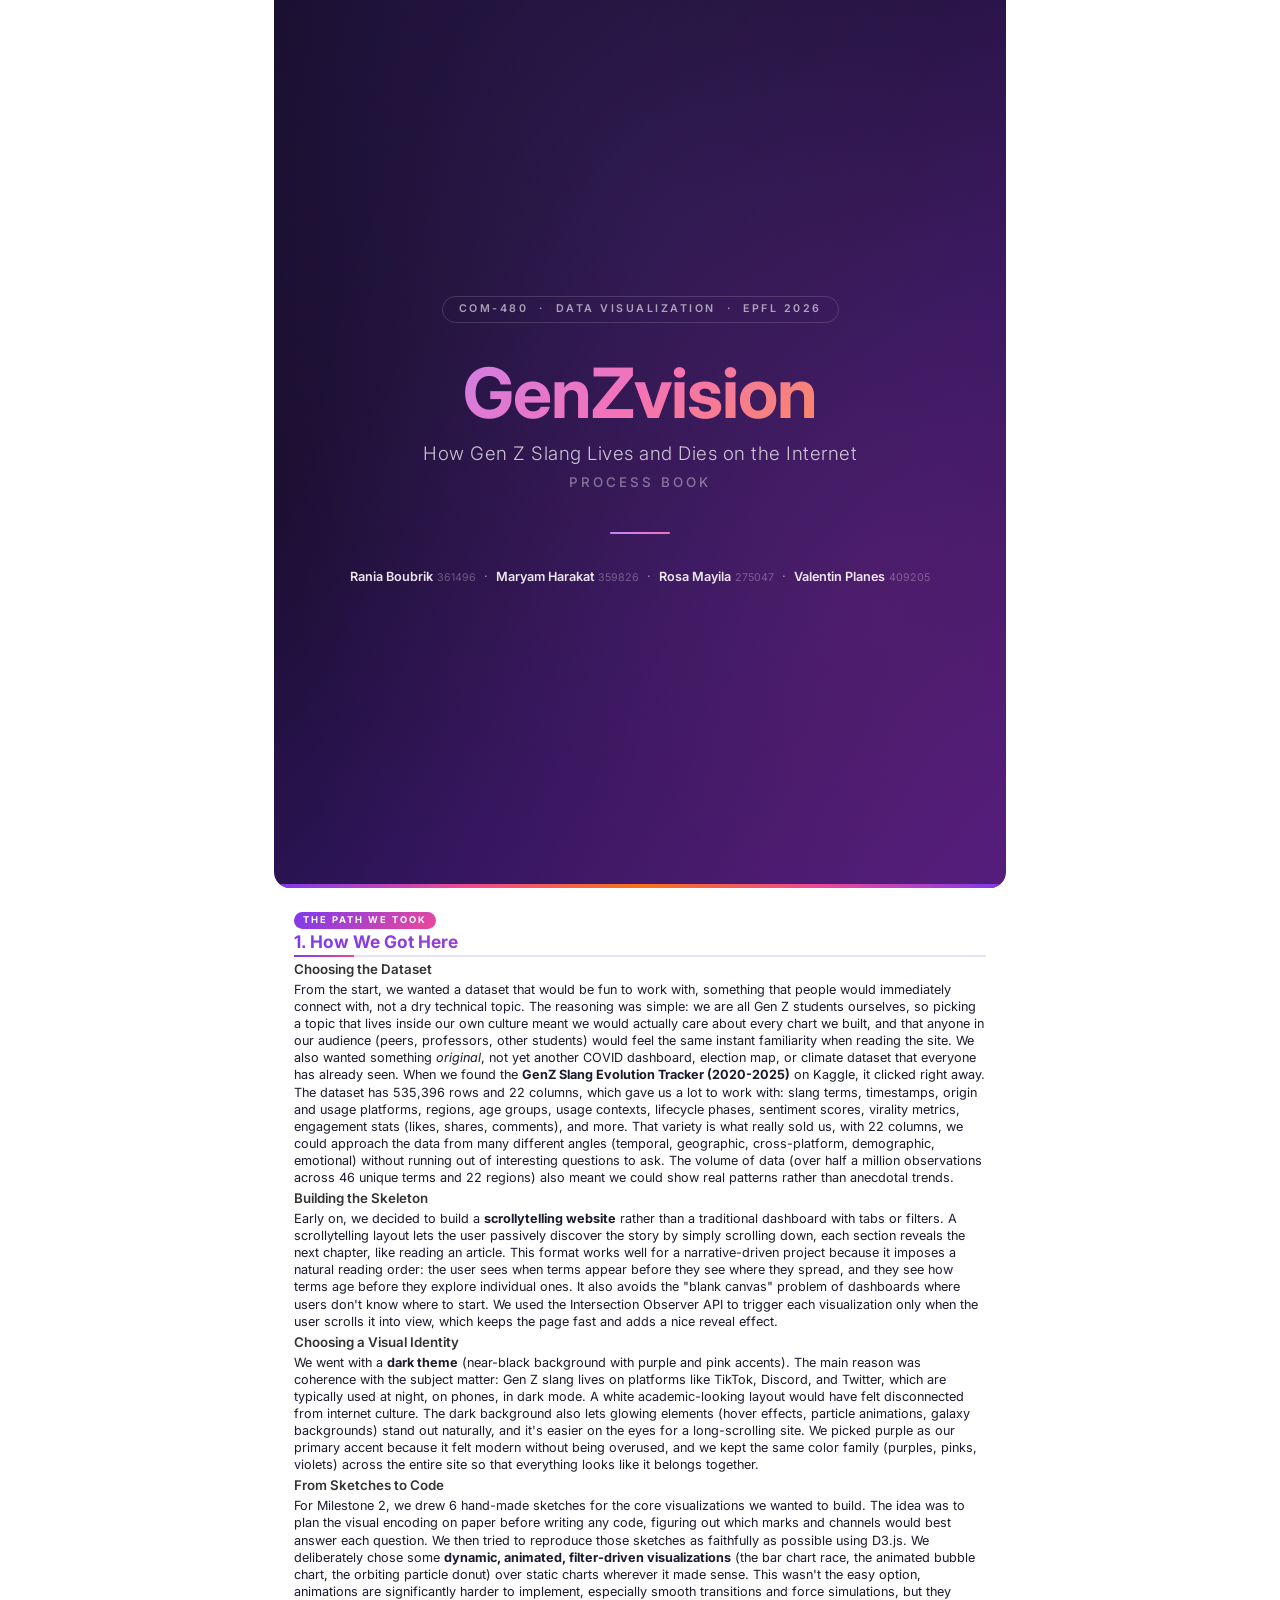
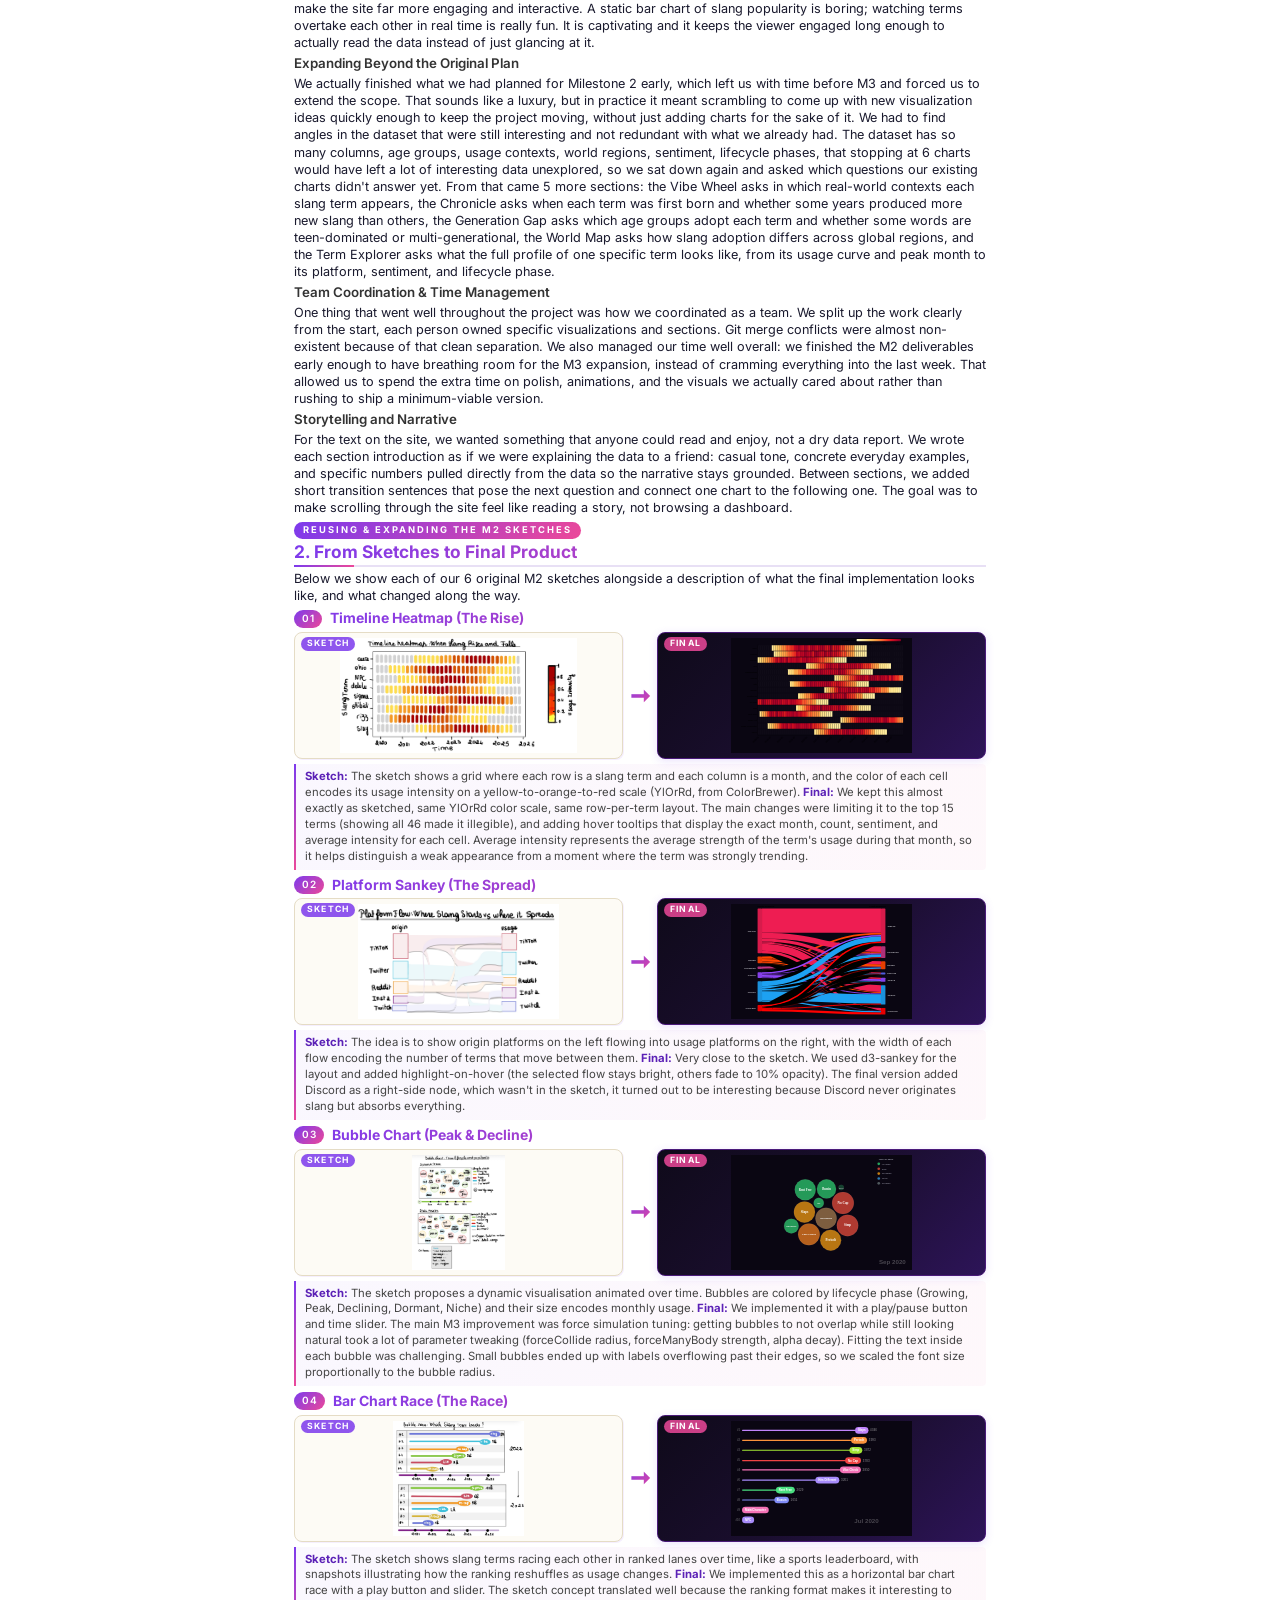
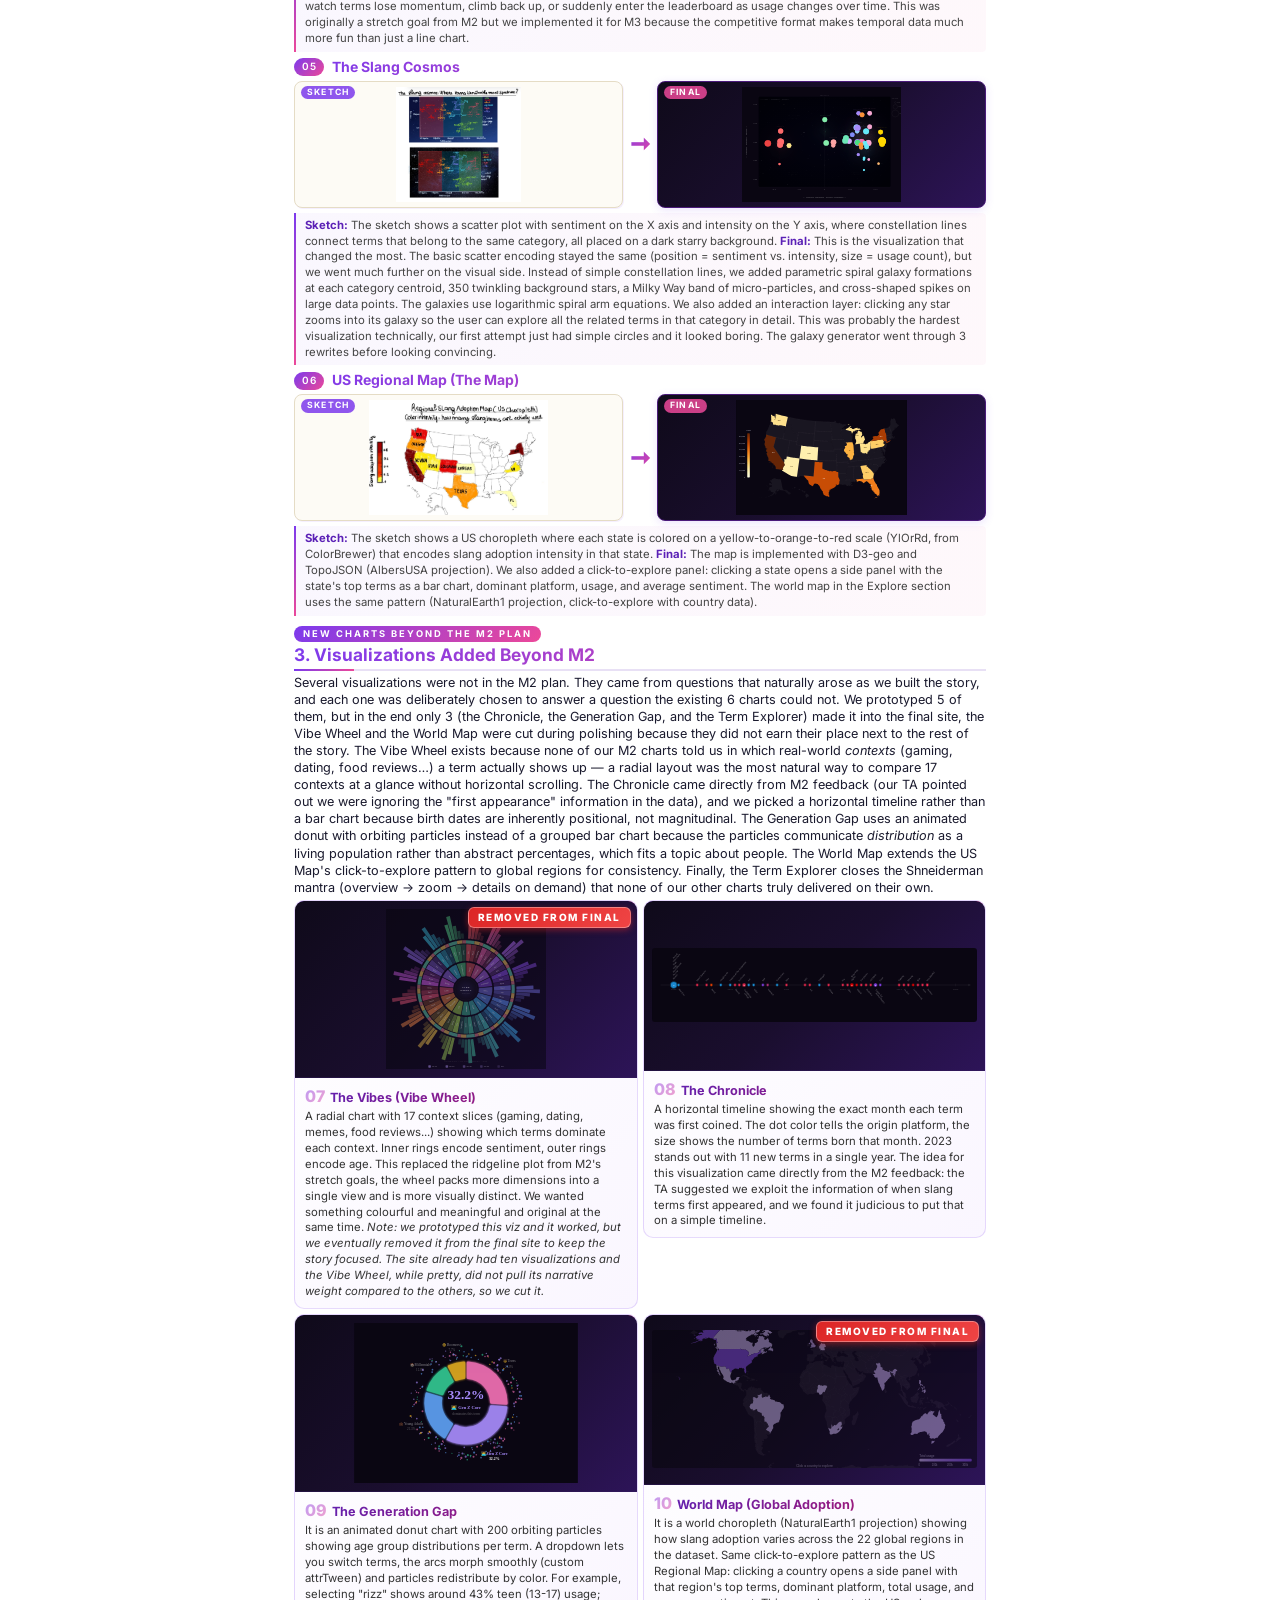
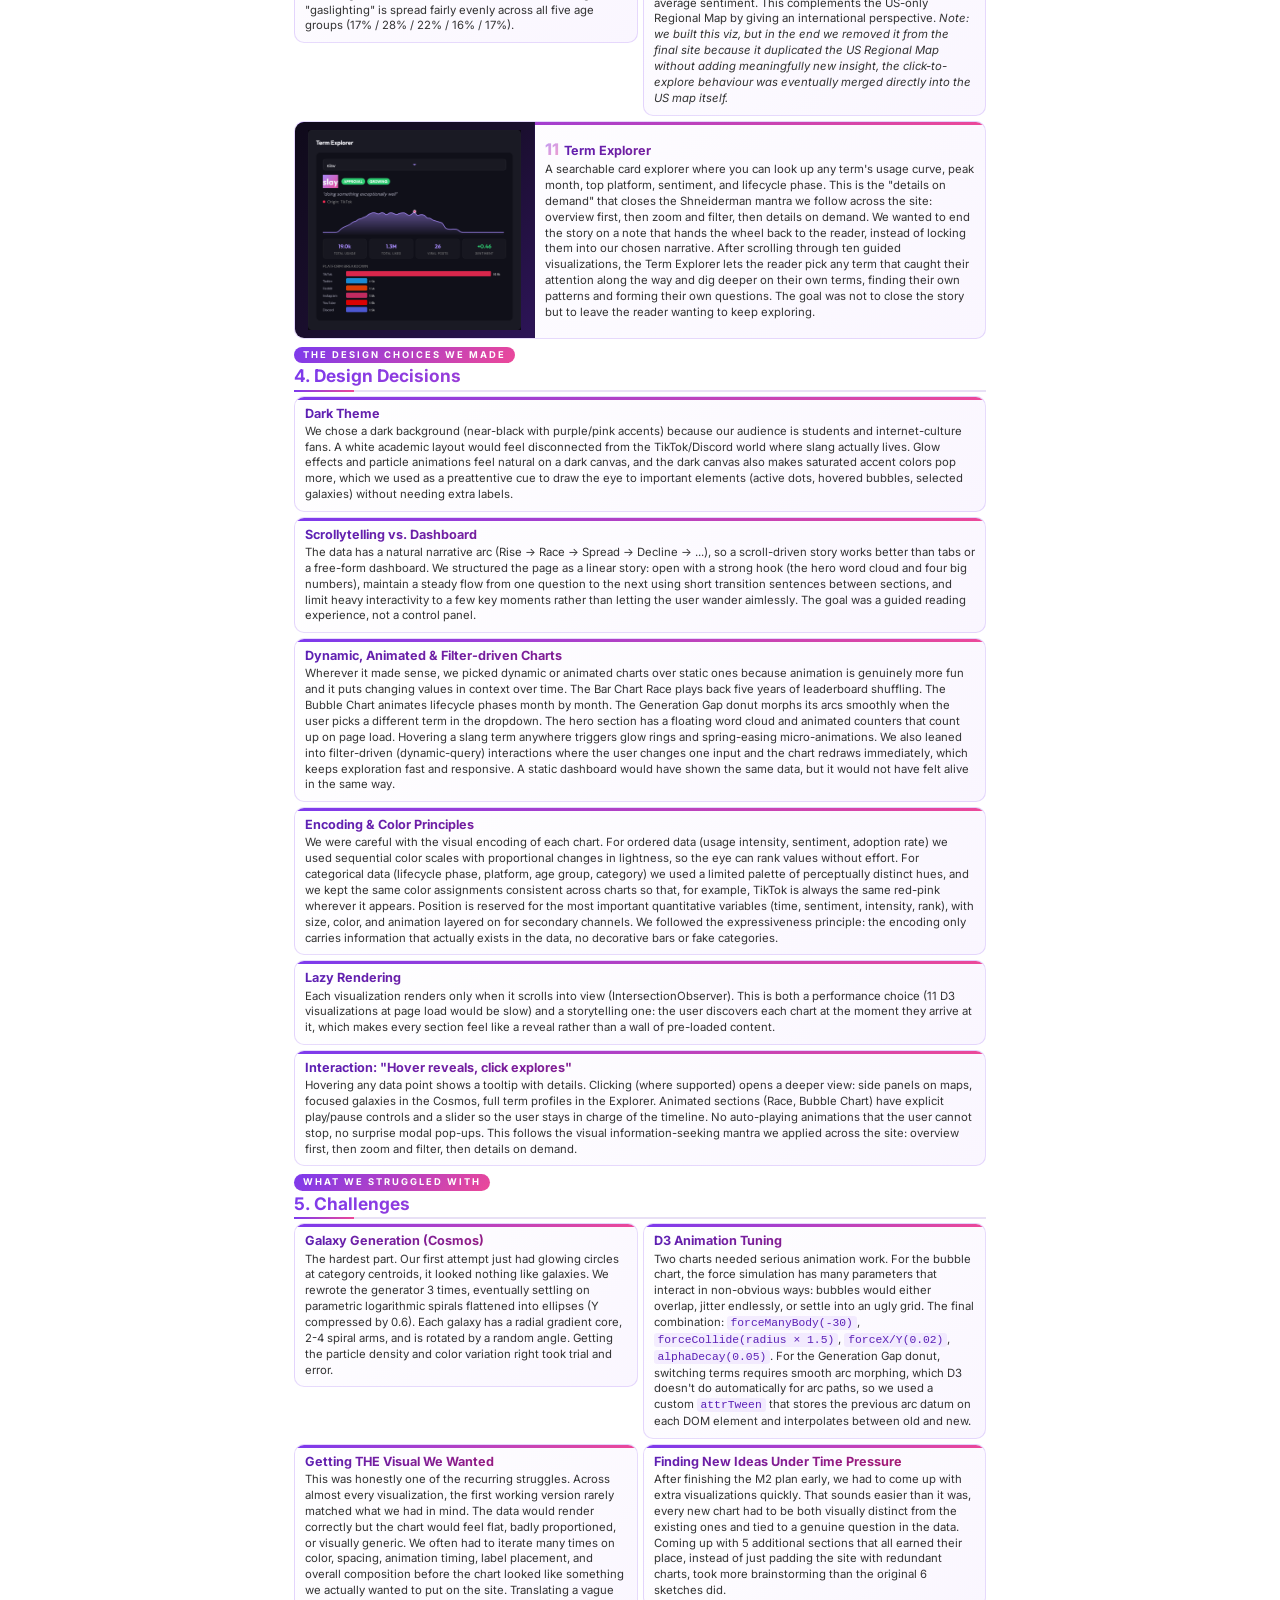
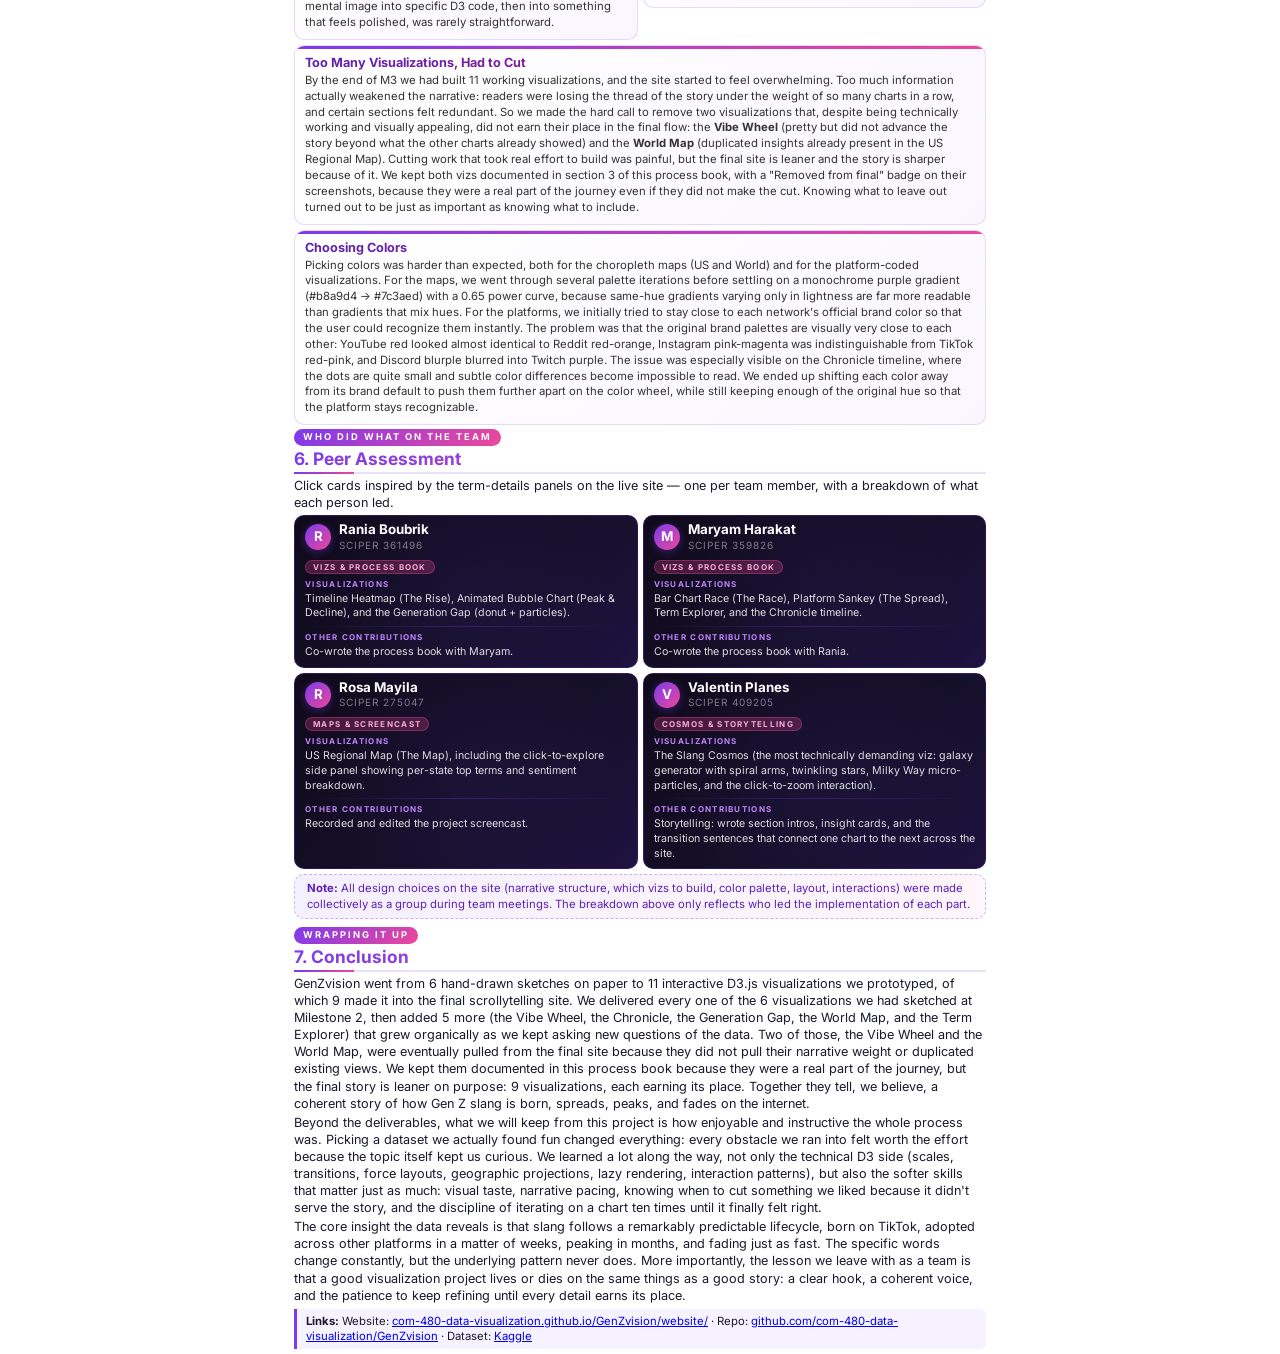
==== commit fd25f479: "Refactor website content and improve user experience - Updated index.html to change stylesheet versi" ====
--- a/process_book.html
+++ b/process_book.html
@@ -411,6 +411,28 @@
         .feat-card.with-img .feat-img-label {
             display: none;
         }
+        .feat-card.with-img .feat-img-removed {
+            position: absolute;
+            top: 6px;
+            right: 6px;
+            background: linear-gradient(135deg, #dc2626, #ef4444);
+            color: #fff;
+            font-size: 7.5pt;
+            font-weight: 800;
+            letter-spacing: 1.5px;
+            padding: 3px 9px;
+            border-radius: 6px;
+            border: 1px solid rgba(255, 255, 255, 0.35);
+            box-shadow: 0 2px 6px rgba(220, 38, 38, 0.5);
+            text-transform: uppercase;
+            -webkit-print-color-adjust: exact;
+            print-color-adjust: exact;
+            z-index: 2;
+        }
+        .feat-card.with-img.is-removed .feat-img img {
+            opacity: 0.55;
+            filter: grayscale(0.3);
+        }
         .feat-card.with-img .feat-body {
             padding: 7px 10px 8px;
         }
@@ -733,17 +755,17 @@
 <!-- 3. VISUALIZATIONS NOT IN ORIGINAL PLAN -->
 <div class="section-kicker">New charts beyond the M2 plan</div>
 <h2>3. Visualizations Added Beyond M2</h2>
-<p>Several visualizations were not in the M2 plan. They came from questions that naturally arose as we built the story, and each one was deliberately chosen to answer a question the existing 6 charts could not. The Vibe Wheel exists because none of our M2 charts told us in which real-world <em>contexts</em> (gaming, dating, food reviews&hellip;) a term actually shows up &mdash; a radial layout was the most natural way to compare 17 contexts at a glance without horizontal scrolling. The Chronicle came directly from M2 feedback (our TA pointed out we were ignoring the "first appearance" information in the data), and we picked a horizontal timeline rather than a bar chart because birth dates are inherently positional, not magnitudinal. The Generation Gap uses an animated donut with orbiting particles instead of a grouped bar chart because the particles communicate <em>distribution</em> as a living population rather than abstract percentages, which fits a topic about people. The World Map extends the US Map's click-to-explore pattern to global regions for consistency. Finally, the Term Explorer closes the Shneiderman mantra (overview &rarr; zoom &rarr; details on demand) that none of our other charts truly delivered on their own.</p>
+<p>Several visualizations were not in the M2 plan. They came from questions that naturally arose as we built the story, and each one was deliberately chosen to answer a question the existing 6 charts could not. We prototyped 5 of them, but in the end only 3 (the Chronicle, the Generation Gap, and the Term Explorer) made it into the final site, the Vibe Wheel and the World Map were cut during polishing because they did not earn their place next to the rest of the story. The Vibe Wheel exists because none of our M2 charts told us in which real-world <em>contexts</em> (gaming, dating, food reviews&hellip;) a term actually shows up &mdash; a radial layout was the most natural way to compare 17 contexts at a glance without horizontal scrolling. The Chronicle came directly from M2 feedback (our TA pointed out we were ignoring the "first appearance" information in the data), and we picked a horizontal timeline rather than a bar chart because birth dates are inherently positional, not magnitudinal. The Generation Gap uses an animated donut with orbiting particles instead of a grouped bar chart because the particles communicate <em>distribution</em> as a living population rather than abstract percentages, which fits a topic about people. The World Map extends the US Map's click-to-explore pattern to global regions for consistency. Finally, the Term Explorer closes the Shneiderman mantra (overview &rarr; zoom &rarr; details on demand) that none of our other charts truly delivered on their own.</p>
 
 <div class="feat-grid">
-    <div class="feat-card with-img">
+    <div class="feat-card with-img is-removed">
         <div class="feat-img" style="position:relative">
-            <div class="feat-img-label">Final</div>
+            <div class="feat-img-removed">Removed from final</div>
             <img src="data/finals/vibewheel.svg" alt="Vibe Wheel final">
         </div>
         <div class="feat-body">
             <div class="feat-card-title"><span class="num">07</span> The Vibes (Vibe Wheel)</div>
-            <p>A radial chart with 17 context slices (gaming, dating, memes, food reviews...) showing which terms dominate each context. Inner rings encode sentiment, outer rings encode age. This replaced the ridgeline plot from M2's stretch goals, the wheel packs more dimensions into a single view and is more visually distinct. We wanted something colourful and meaningful and original at the same time.</p>
+            <p>A radial chart with 17 context slices (gaming, dating, memes, food reviews...) showing which terms dominate each context. Inner rings encode sentiment, outer rings encode age. This replaced the ridgeline plot from M2's stretch goals, the wheel packs more dimensions into a single view and is more visually distinct. We wanted something colourful and meaningful and original at the same time. <em>Note: we prototyped this viz and it worked, but we eventually removed it from the final site to keep the story focused. The site already had ten visualizations and the Vibe Wheel, while pretty, did not pull its narrative weight compared to the others, so we cut it.</em></p>
         </div>
     </div>
     <div class="feat-card with-img">
@@ -766,14 +788,14 @@
             <p>It is an animated donut chart with 200 orbiting particles showing age group distributions per term. A dropdown lets you switch terms, the arcs morph smoothly (custom attrTween) and particles redistribute by color. For example, selecting "rizz" shows around 43% teen (13-17) usage; "gaslighting" is spread fairly evenly across all five age groups (17% / 28% / 22% / 16% / 17%).</p>
         </div>
     </div>
-    <div class="feat-card with-img">
+    <div class="feat-card with-img is-removed">
         <div class="feat-img" style="position:relative">
-            <div class="feat-img-label">Final</div>
+            <div class="feat-img-removed">Removed from final</div>
             <img src="data/finals/worldmap.svg" alt="World Map final">
         </div>
         <div class="feat-body">
             <div class="feat-card-title"><span class="num">10</span> World Map (Global Adoption)</div>
-            <p>It is a world choropleth (NaturalEarth1 projection) showing how slang adoption varies across the 22 global regions in the dataset. Same click-to-explore pattern as the US Regional Map: clicking a country opens a side panel with that region's top terms, dominant platform, total usage, and average sentiment. This complements the US-only Regional Map by giving an international perspective.</p>
+            <p>It is a world choropleth (NaturalEarth1 projection) showing how slang adoption varies across the 22 global regions in the dataset. Same click-to-explore pattern as the US Regional Map: clicking a country opens a side panel with that region's top terms, dominant platform, total usage, and average sentiment. This complements the US-only Regional Map by giving an international perspective. <em>Note: we built this viz, but in the end we removed it from the final site because it duplicated the US Regional Map without adding meaningfully new insight, the click-to-explore behaviour was eventually merged directly into the US map itself.</em></p>
         </div>
     </div>
     <div class="feat-card with-img feat-card-full">
@@ -840,6 +862,11 @@
         <div class="feat-card-title">Finding New Ideas Under Time Pressure</div>
         <p>After finishing the M2 plan early, we had to come up with extra visualizations quickly. That sounds easier than it was, every new chart had to be both visually distinct from the existing ones and tied to a genuine question in the data. Coming up with 5 additional sections that all earned their place, instead of just padding the site with redundant charts, took more brainstorming than the original 6 sketches did.</p>
     </div>
+</div>
+
+<div class="feat-card feat-card-fullwidth">
+    <div class="feat-card-title">Too Many Visualizations, Had to Cut</div>
+    <p>By the end of M3 we had built 11 working visualizations, and the site started to feel overwhelming. Too much information actually weakened the narrative: readers were losing the thread of the story under the weight of so many charts in a row, and certain sections felt redundant. So we made the hard call to remove two visualizations that, despite being technically working and visually appealing, did not earn their place in the final flow: the <strong>Vibe Wheel</strong> (pretty but did not advance the story beyond what the other charts already showed) and the <strong>World Map</strong> (duplicated insights already present in the US Regional Map). Cutting work that took real effort to build was painful, but the final site is leaner and the story is sharper because of it. We kept both vizs documented in section 3 of this process book, with a "Removed from final" badge on their screenshots, because they were a real part of the journey even if they did not make the cut. Knowing what to leave out turned out to be just as important as knowing what to include.</p>
 </div>
 
 <div class="feat-card feat-card-fullwidth">
@@ -865,7 +892,7 @@
         <div class="peer-role-badge">Vizs &amp; process book</div>
         <div class="peer-section">
             <span class="peer-section-label">Visualizations</span>
-            Timeline Heatmap (The Rise), Animated Bubble Chart (Peak &amp; Decline), Generation Gap (donut + particles), and the Vibe Wheel (The Vibes).
+            Timeline Heatmap (The Rise), Animated Bubble Chart (Peak &amp; Decline), and the Generation Gap (donut + particles).
         </div>
         <div class="peer-divider"></div>
         <div class="peer-section">
@@ -905,7 +932,7 @@
         <div class="peer-role-badge">Maps &amp; screencast</div>
         <div class="peer-section">
             <span class="peer-section-label">Visualizations</span>
-            US Regional Map (The Map) and World Map (Global Adoption), including the click-to-explore side panels on both.
+            US Regional Map (The Map), including the click-to-explore side panel showing per-state top terms and sentiment breakdown.
         </div>
         <div class="peer-divider"></div>
         <div class="peer-section">
@@ -942,7 +969,7 @@
 <!-- 7. CONCLUSION -->
 <div class="section-kicker">Wrapping it up</div>
 <h2>7. Conclusion</h2>
-<p>GenZvision went from 6 hand-drawn sketches on paper to 11 interactive D3.js visualizations woven into a single scrollytelling story. We delivered every one of the 6 visualizations we had sketched at Milestone 2, then added 5 more sections that grew organically as we kept asking new questions of the data: the Vibe Wheel, the Chronicle, the Generation Gap, the World Map, and the Term Explorer. Together they tell, we believe, a coherent story of how Gen Z slang is born, spreads, peaks, and fades on the internet.</p>
+<p>GenZvision went from 6 hand-drawn sketches on paper to 11 interactive D3.js visualizations we prototyped, of which 9 made it into the final scrollytelling site. We delivered every one of the 6 visualizations we had sketched at Milestone 2, then added 5 more (the Vibe Wheel, the Chronicle, the Generation Gap, the World Map, and the Term Explorer) that grew organically as we kept asking new questions of the data. Two of those, the Vibe Wheel and the World Map, were eventually pulled from the final site because they did not pull their narrative weight or duplicated existing views. We kept them documented in this process book because they were a real part of the journey, but the final story is leaner on purpose: 9 visualizations, each earning its place. Together they tell, we believe, a coherent story of how Gen Z slang is born, spreads, peaks, and fades on the internet.</p>
 
 <p>Beyond the deliverables, what we will keep from this project is how enjoyable and instructive the whole process was. Picking a dataset we actually found fun changed everything: every obstacle we ran into felt worth the effort because the topic itself kept us curious. We learned a lot along the way, not only the technical D3 side (scales, transitions, force layouts, geographic projections, lazy rendering, interaction patterns), but also the softer skills that matter just as much: visual taste, narrative pacing, knowing when to cut something we liked because it didn't serve the story, and the discipline of iterating on a chart ten times until it finally felt right.</p>
 
